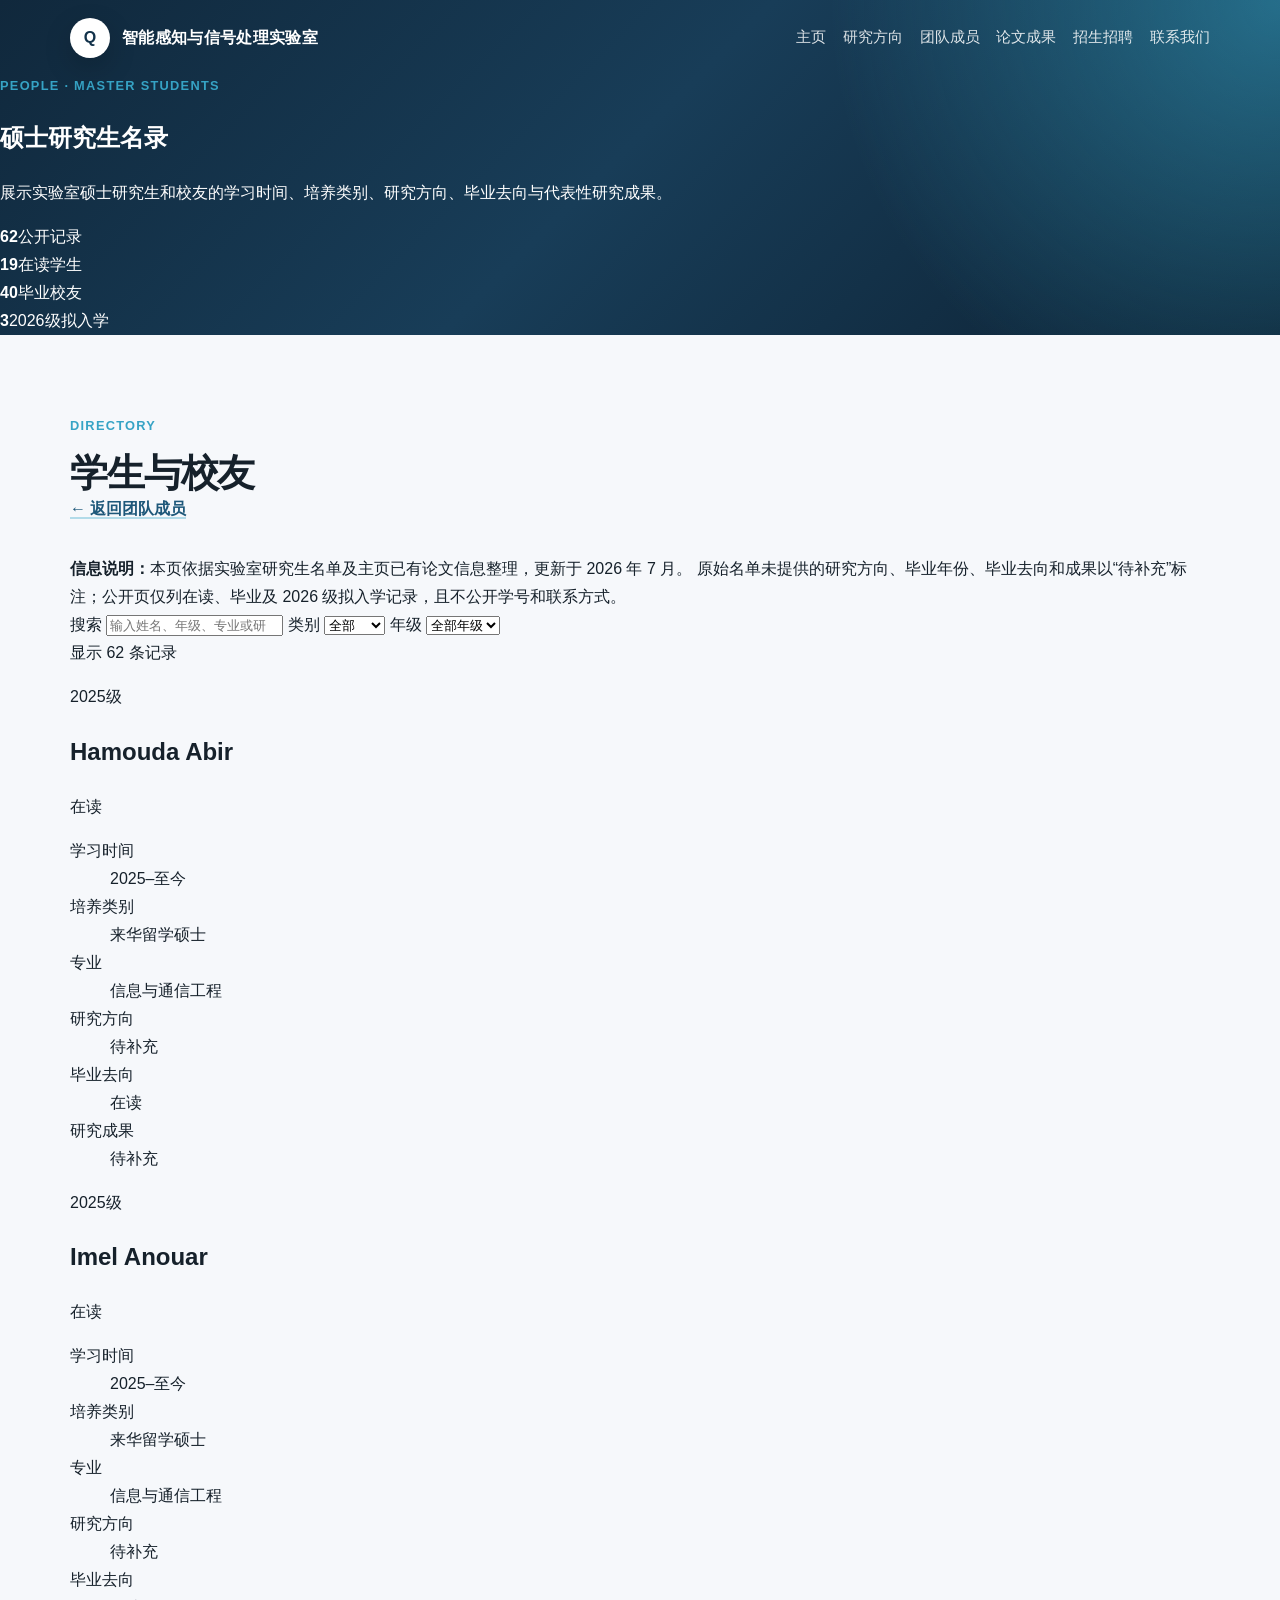
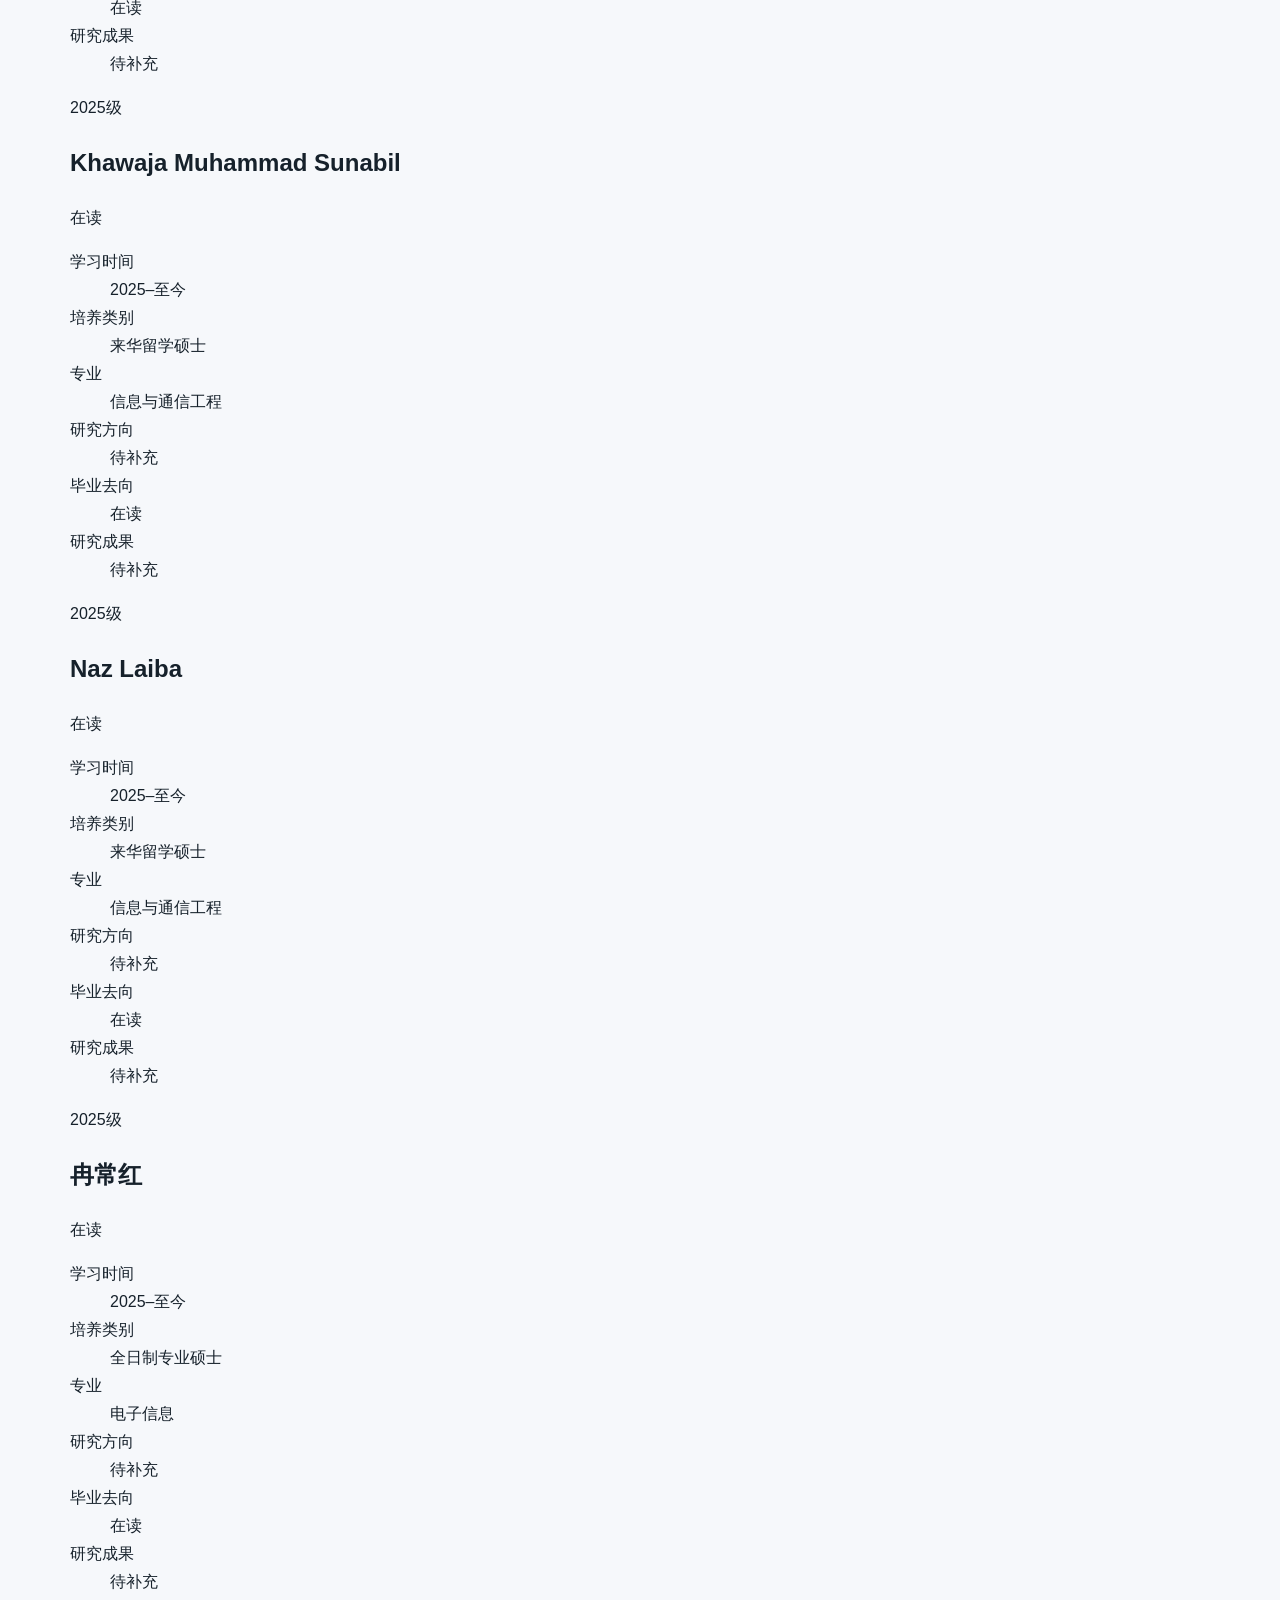
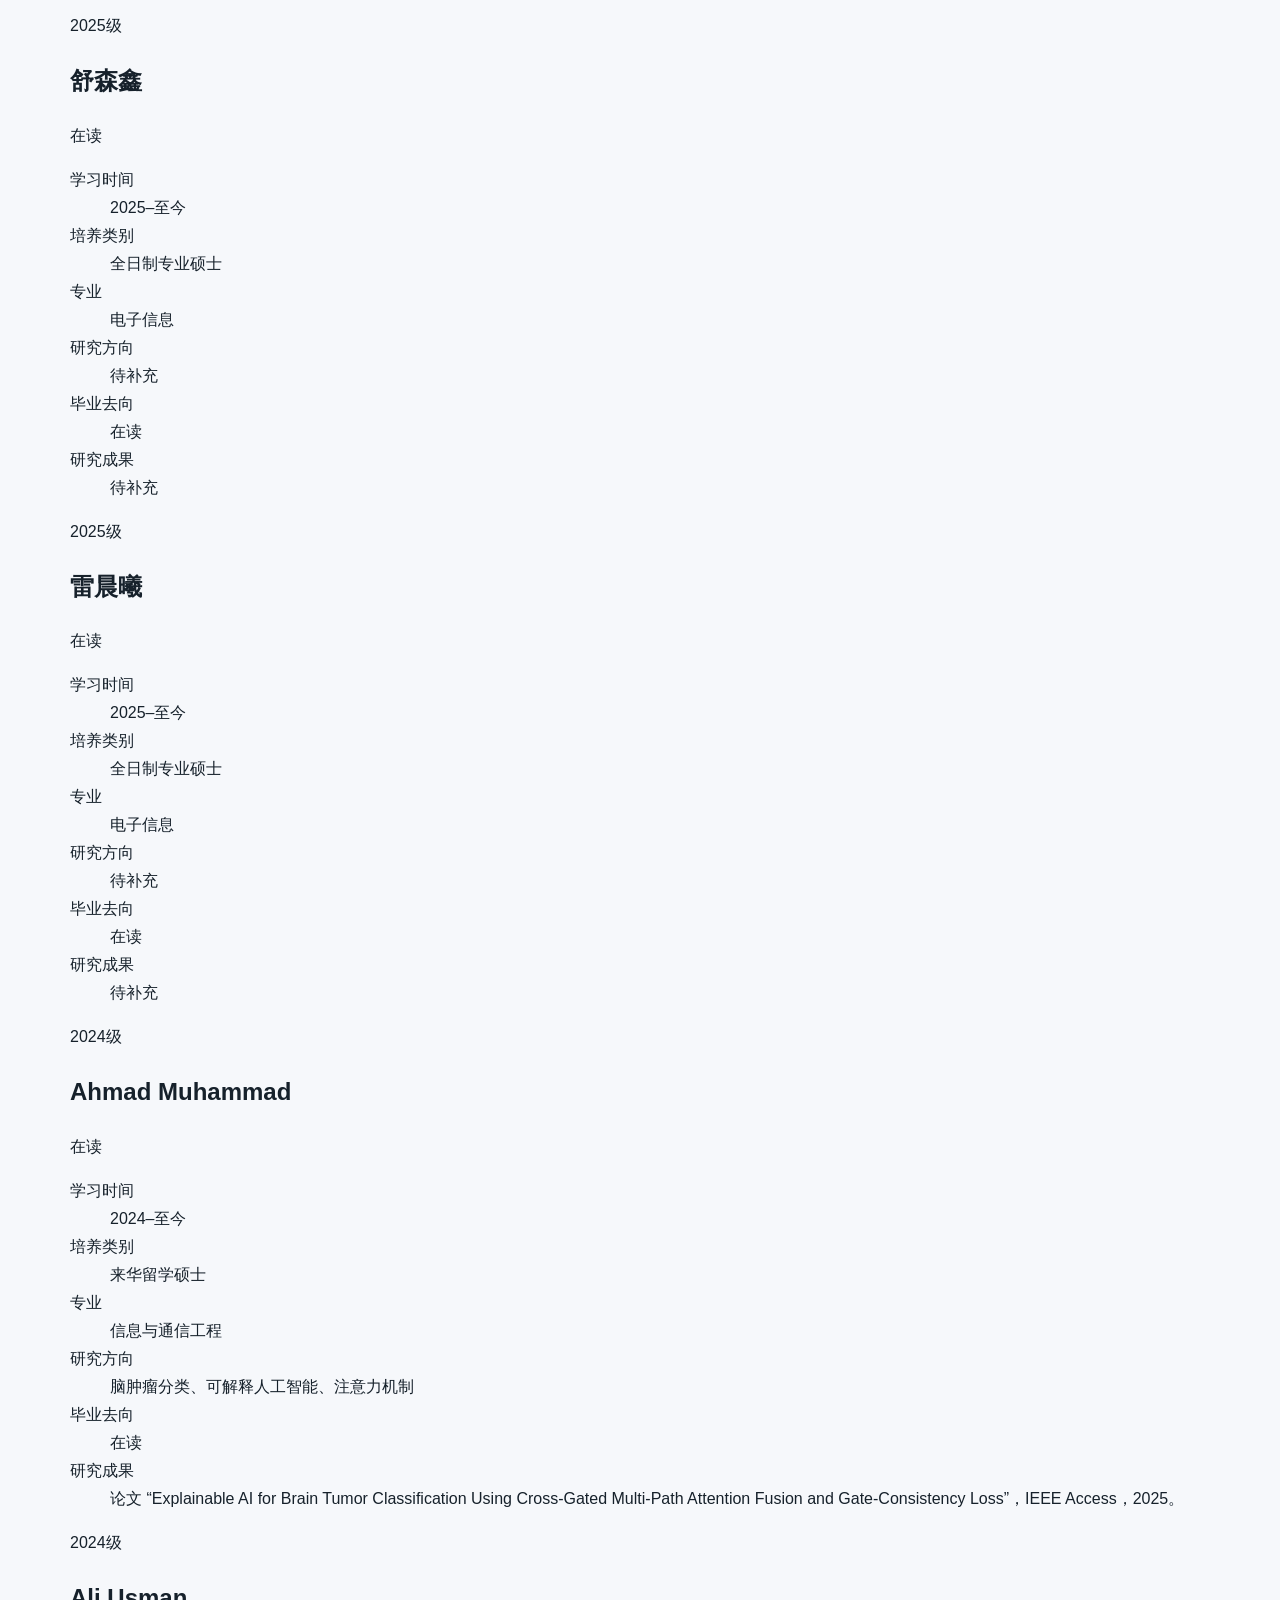
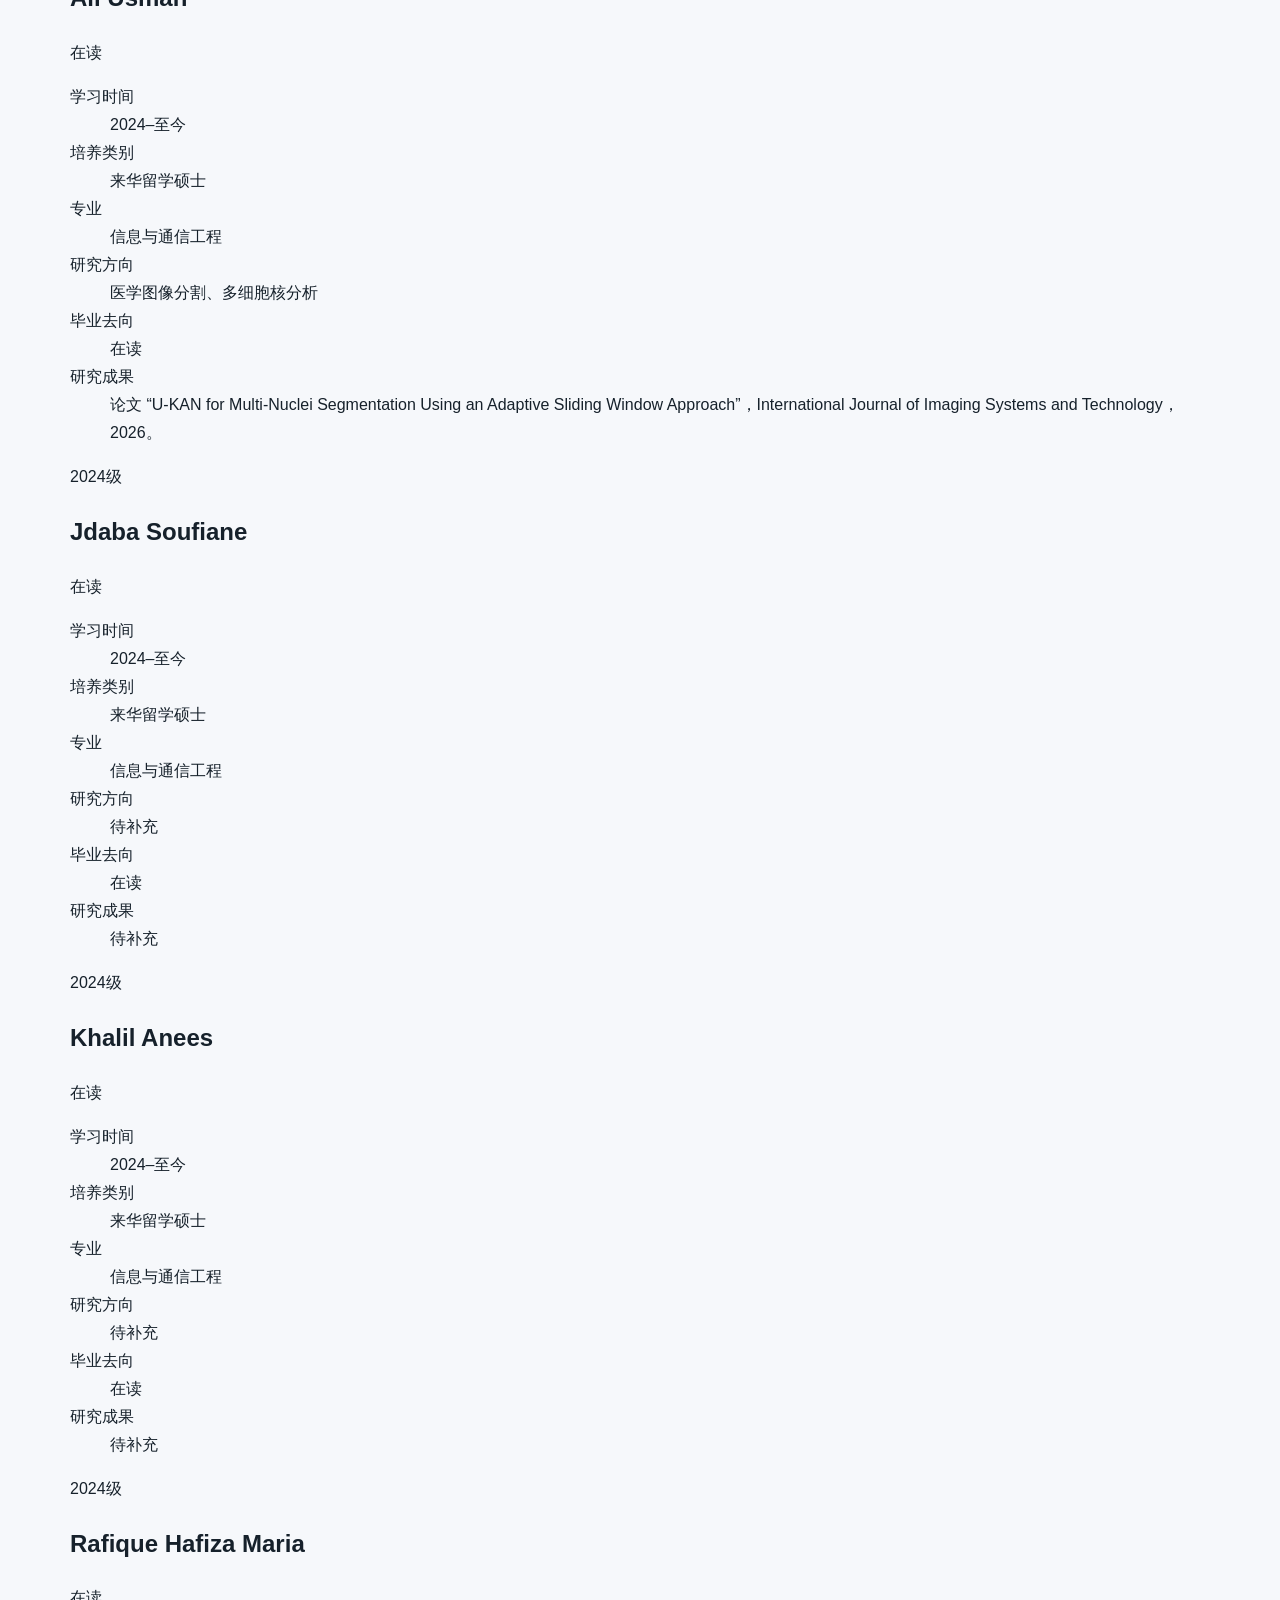
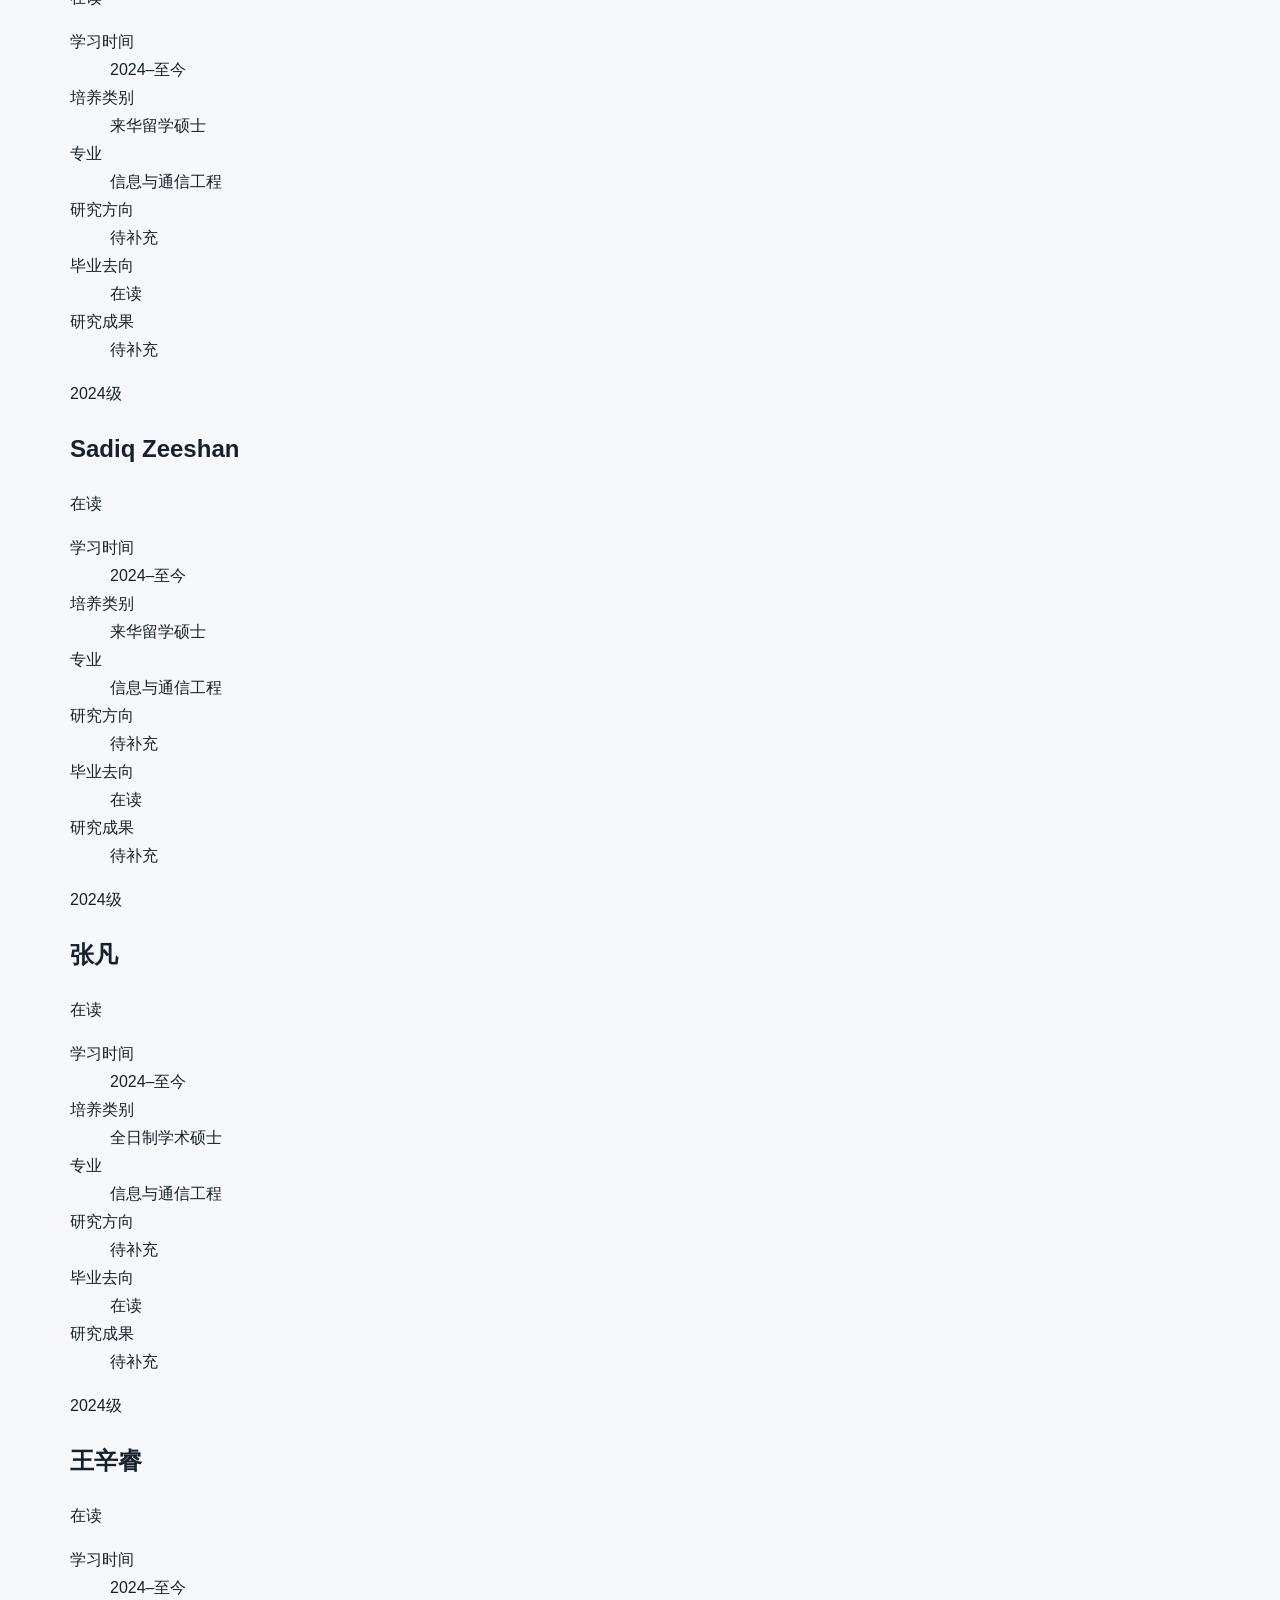
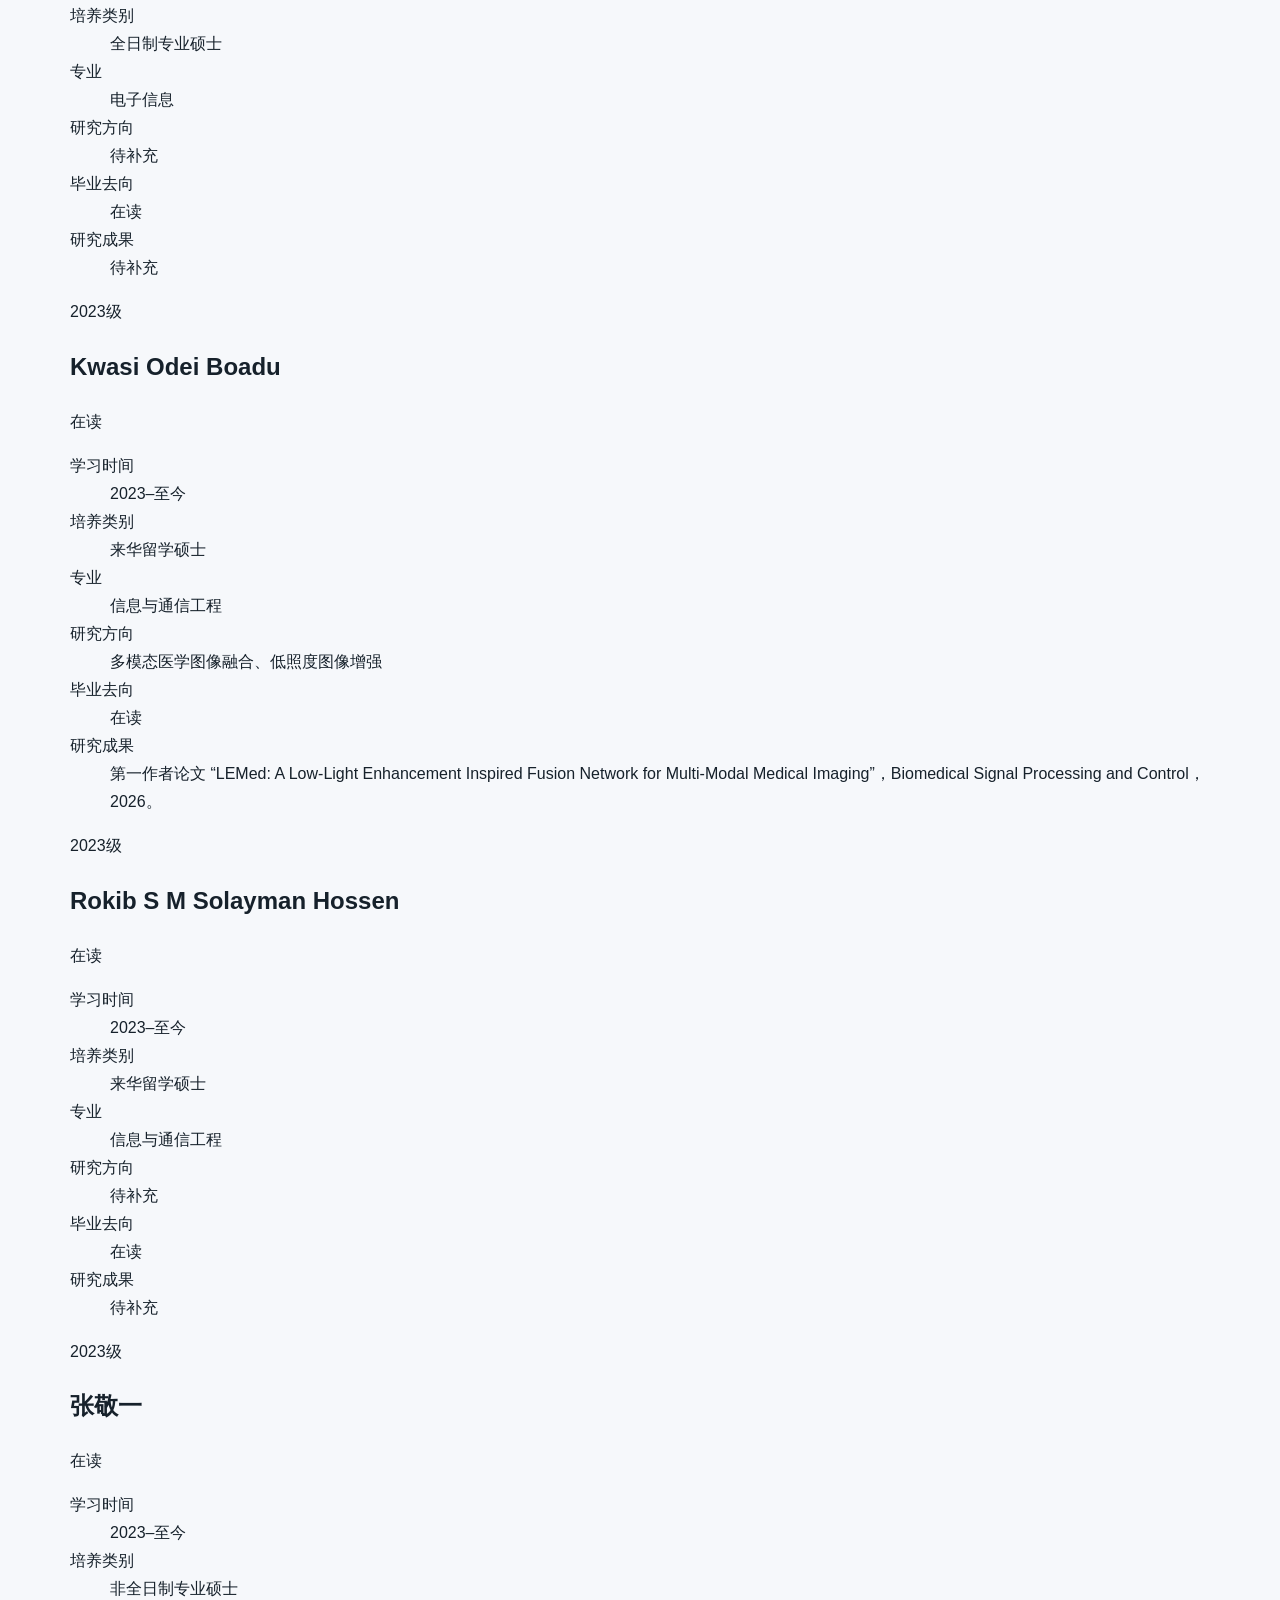
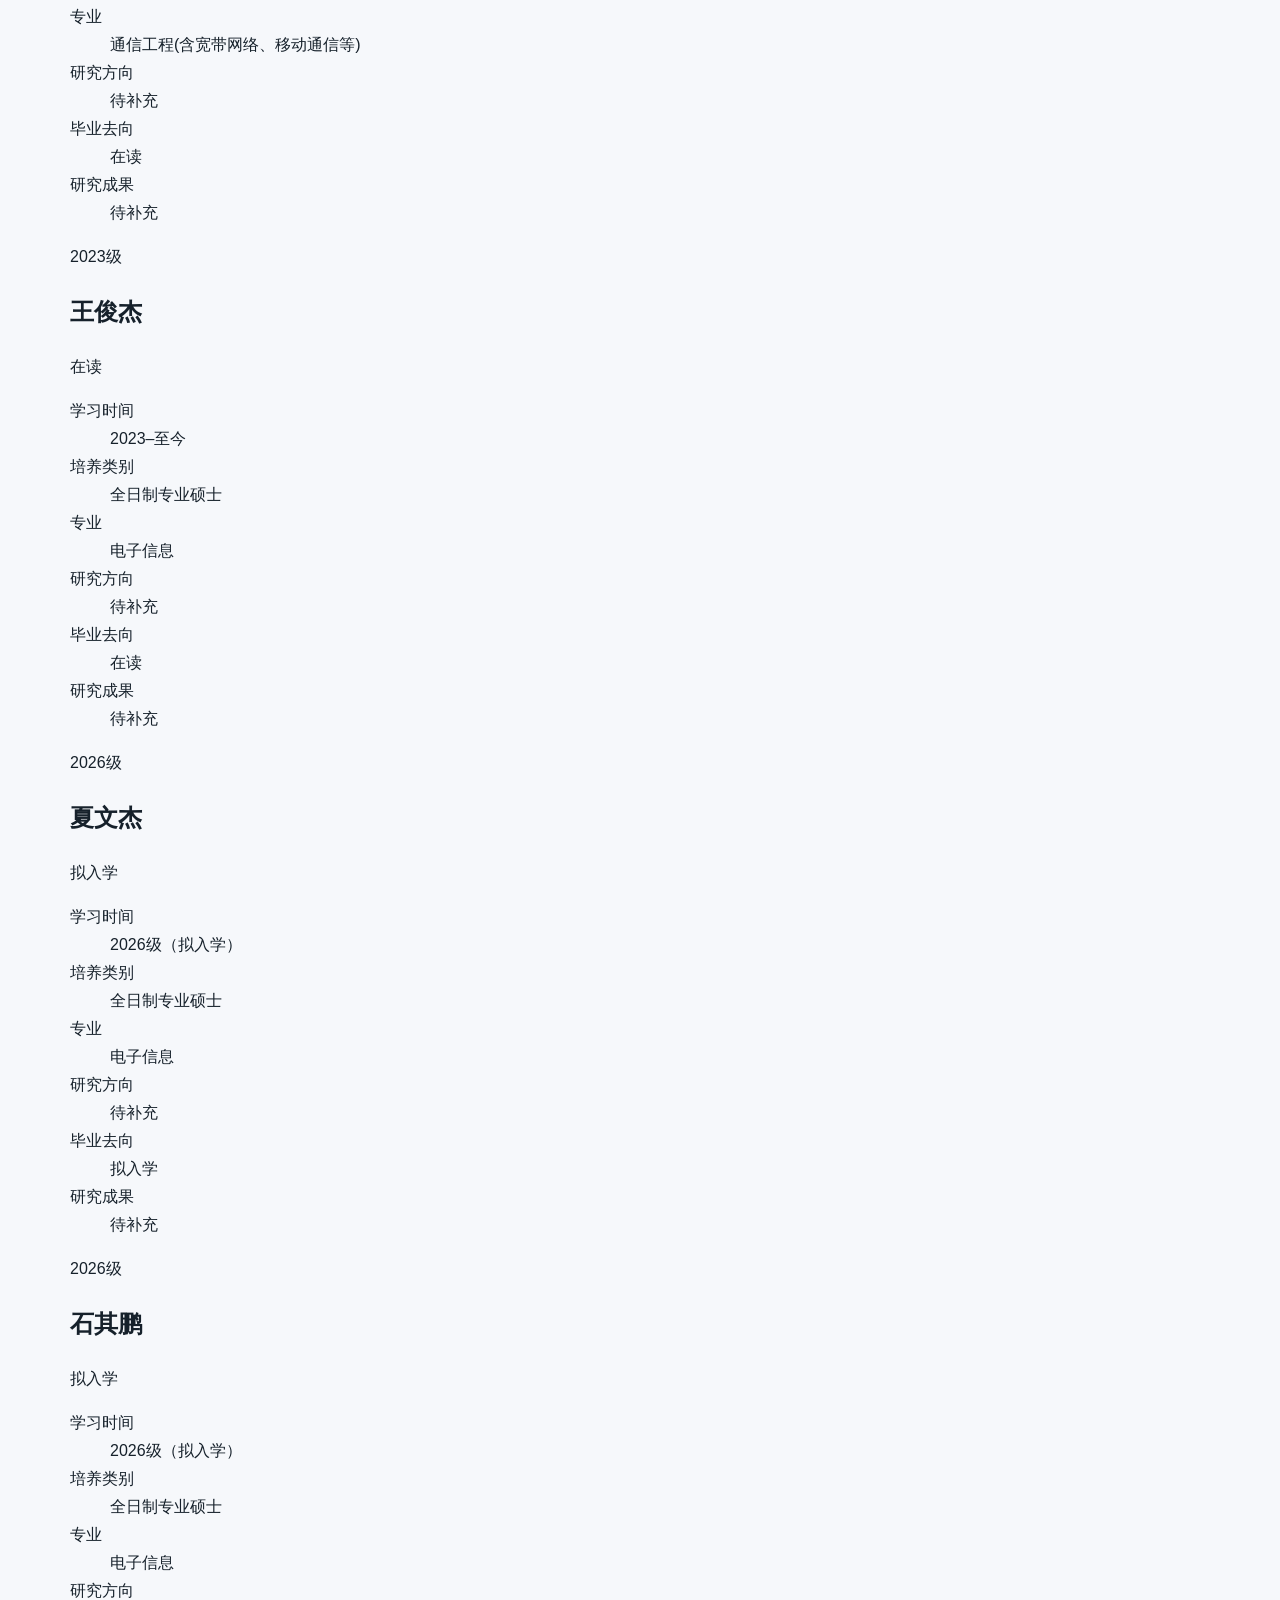
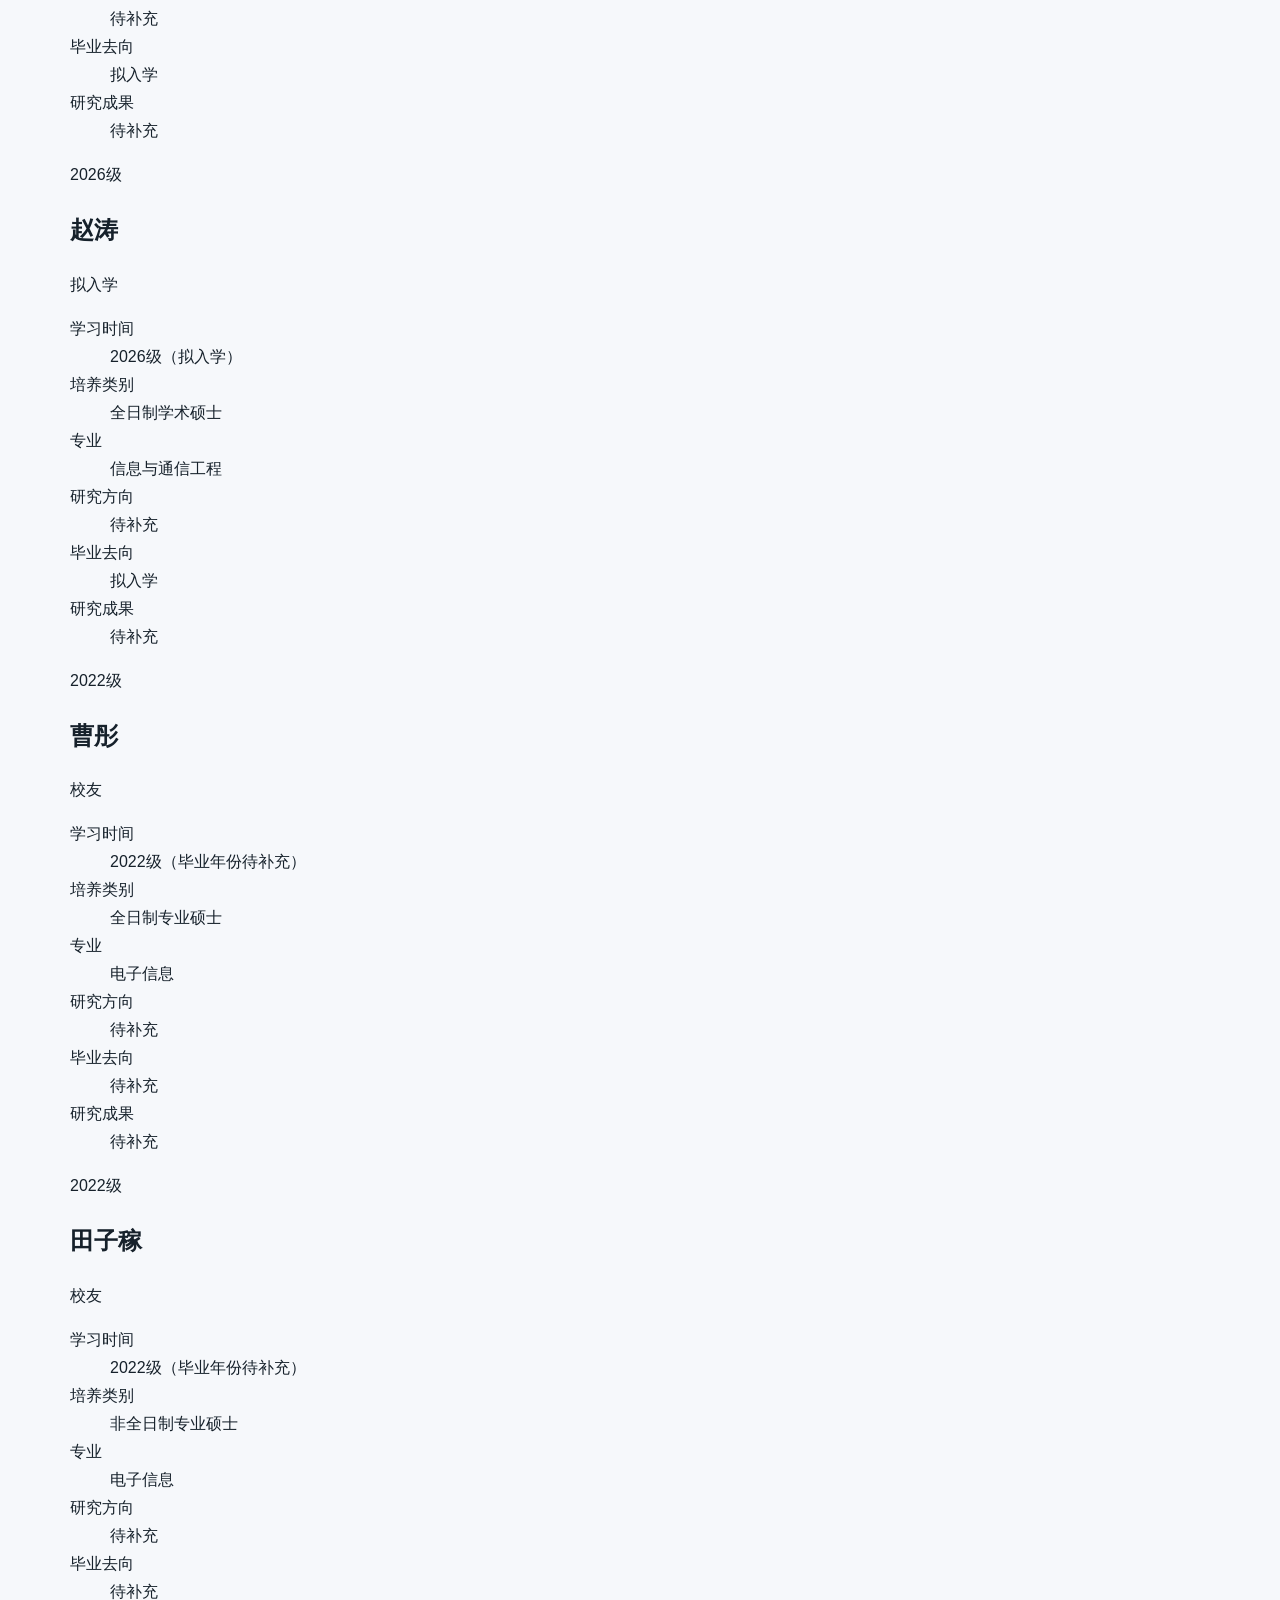
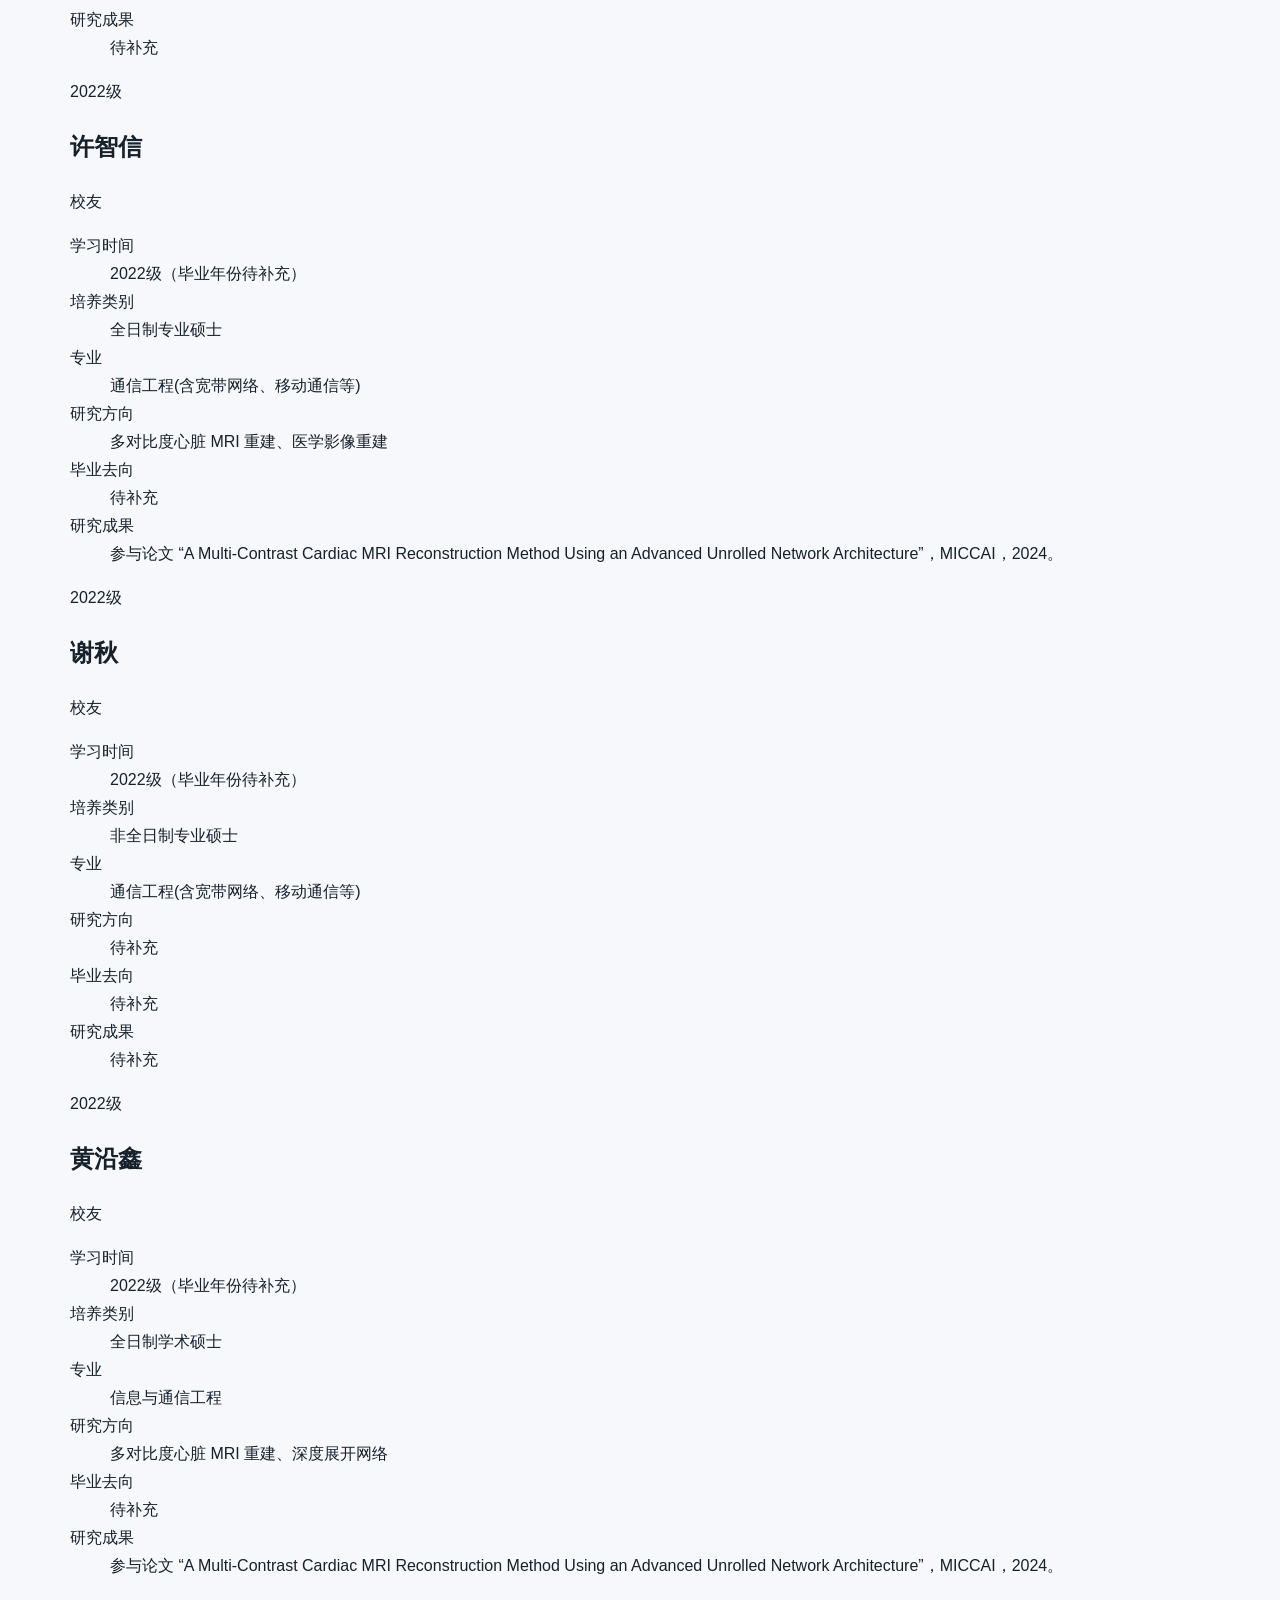
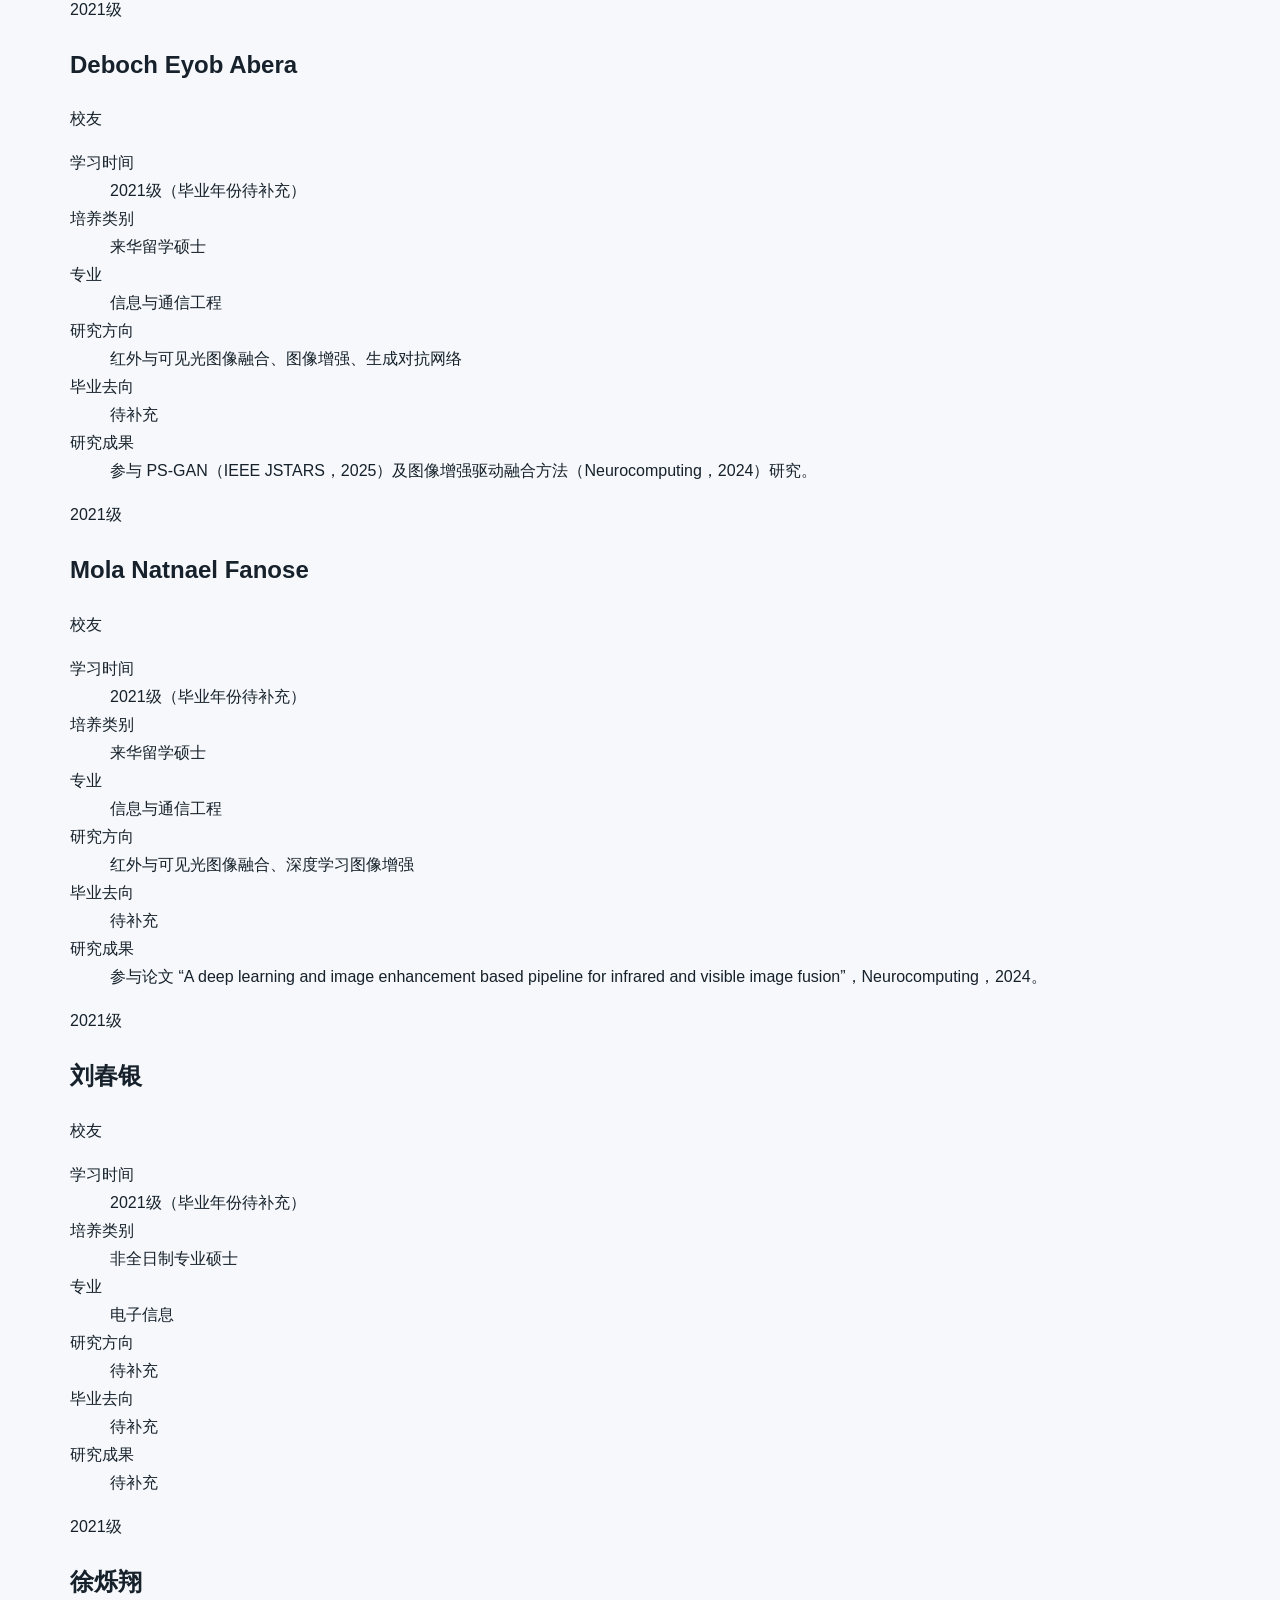
==== master-students.html @ ede949d9 "Add files via upload" ====
<!doctype html>
<html lang="zh-CN">
<head>
  <meta charset="utf-8" />
  <meta name="viewport" content="width=device-width, initial-scale=1" />
  <meta name="description" content="智能感知与信号处理实验室硕士研究生及校友信息，包括研究方向、学习时间、毕业去向和研究成果。" />
  <meta name="theme-color" content="#12324a" />
  <title>硕士研究生名录 | 智能感知与信号处理实验室</title>
  <link rel="stylesheet" href="assets/style.css" />
</head>
<body>
  <header class="site-header subpage-header" id="top">
    <nav class="navbar" aria-label="主导航">
      <a class="brand" href="index.html" aria-label="返回实验室主页">
        <span class="brand-mark">Q</span>
        <span class="brand-text">智能感知与信号处理实验室</span>
      </a>
      <button class="nav-toggle" aria-label="展开导航" aria-expanded="false">☰</button>
      <div class="nav-links">
        <a href="index.html">主页</a>
        <a href="index.html#research">研究方向</a>
        <a href="index.html#people">团队成员</a>
        <a href="index.html#publications">论文成果</a>
        <a href="index.html#join">招生招聘</a>
        <a href="index.html#contact">联系我们</a>
      </div>
    </nav>

    <section class="subpage-hero">
      <p class="eyebrow">People · Master Students</p>
      <h1>硕士研究生名录</h1>
      <p>展示实验室硕士研究生和校友的学习时间、培养类别、研究方向、毕业去向与代表性研究成果。</p>
      <div class="directory-metrics" aria-label="研究生名录概况">
        <div><strong>62</strong><span>公开记录</span></div>
        <div><strong>19</strong><span>在读学生</span></div>
        <div><strong>40</strong><span>毕业校友</span></div>
        <div><strong>3</strong><span>2026级拟入学</span></div>
      </div>
    </section>
  </header>

  <main>
    <section class="section student-directory" aria-labelledby="directory-title">
      <div class="section-heading directory-heading">
        <div>
          <p class="section-kicker">Directory</p>
          <h2 id="directory-title">学生与校友</h2>
        </div>
        <a class="text-link" href="index.html#people">← 返回团队成员</a>
      </div>

      <div class="directory-note">
        <strong>信息说明：</strong>本页依据实验室研究生名单及主页已有论文信息整理，更新于 2026 年 7 月。
        原始名单未提供的研究方向、毕业年份、毕业去向和成果以“待补充”标注；公开页仅列在读、毕业及 2026 级拟入学记录，且不公开学号和联系方式。
      </div>

      <div class="directory-controls" aria-label="筛选学生名录">
        <label class="search-box">
          <span>搜索</span>
          <input id="studentSearch" type="search" placeholder="输入姓名、年级、专业或研究方向" autocomplete="off" />
        </label>
        <label>
          <span>类别</span>
          <select id="studentGroup">
            <option value="all">全部</option>
            <option value="current">在读</option>
            <option value="incoming">拟入学</option>
            <option value="alumni">校友</option>
          </select>
        </label>
        <label>
          <span>年级</span>
          <select id="studentYear">
            <option value="all">全部年级</option>
            <option value="2026">2026级</option><option value="2025">2025级</option><option value="2024">2024级</option><option value="2023">2023级</option><option value="2022">2022级</option><option value="2021">2021级</option><option value="2020">2020级</option><option value="2019">2019级</option><option value="2018">2018级</option><option value="2017">2017级</option><option value="2016">2016级</option><option value="2013">2013级</option><option value="2012">2012级</option><option value="2010">2010级</option><option value="2009">2009级</option>
          </select>
        </label>
      </div>

      <p class="directory-result" id="studentResult" aria-live="polite">显示 62 条记录</p>
      <div class="student-grid" id="studentGrid">
        
        <article class="student-card" data-group="current" data-year="2025" data-search="hamouda abir 2025 来华留学硕士 信息与通信工程 在读 待补充 待补充">
          <div class="student-card-head">
            <div>
              <p class="student-cohort">2025级</p>
              <h2>Hamouda Abir</h2>
            </div>
            <span class="student-status status-current">在读</span>
          </div>
          <dl class="student-meta">
            <div><dt>学习时间</dt><dd>2025–至今</dd></div>
            <div><dt>培养类别</dt><dd>来华留学硕士</dd></div>
            <div><dt>专业</dt><dd>信息与通信工程</dd></div>
            <div><dt>研究方向</dt><dd>待补充</dd></div>
            <div><dt>毕业去向</dt><dd>在读</dd></div>
            <div class="student-achievement"><dt>研究成果</dt><dd>待补充</dd></div>
          </dl>
        </article>
        <article class="student-card" data-group="current" data-year="2025" data-search="imel anouar 2025 来华留学硕士 信息与通信工程 在读 待补充 待补充">
          <div class="student-card-head">
            <div>
              <p class="student-cohort">2025级</p>
              <h2>Imel Anouar</h2>
            </div>
            <span class="student-status status-current">在读</span>
          </div>
          <dl class="student-meta">
            <div><dt>学习时间</dt><dd>2025–至今</dd></div>
            <div><dt>培养类别</dt><dd>来华留学硕士</dd></div>
            <div><dt>专业</dt><dd>信息与通信工程</dd></div>
            <div><dt>研究方向</dt><dd>待补充</dd></div>
            <div><dt>毕业去向</dt><dd>在读</dd></div>
            <div class="student-achievement"><dt>研究成果</dt><dd>待补充</dd></div>
          </dl>
        </article>
        <article class="student-card" data-group="current" data-year="2025" data-search="khawaja muhammad sunabil 2025 来华留学硕士 信息与通信工程 在读 待补充 待补充">
          <div class="student-card-head">
            <div>
              <p class="student-cohort">2025级</p>
              <h2>Khawaja Muhammad Sunabil</h2>
            </div>
            <span class="student-status status-current">在读</span>
          </div>
          <dl class="student-meta">
            <div><dt>学习时间</dt><dd>2025–至今</dd></div>
            <div><dt>培养类别</dt><dd>来华留学硕士</dd></div>
            <div><dt>专业</dt><dd>信息与通信工程</dd></div>
            <div><dt>研究方向</dt><dd>待补充</dd></div>
            <div><dt>毕业去向</dt><dd>在读</dd></div>
            <div class="student-achievement"><dt>研究成果</dt><dd>待补充</dd></div>
          </dl>
        </article>
        <article class="student-card" data-group="current" data-year="2025" data-search="naz laiba 2025 来华留学硕士 信息与通信工程 在读 待补充 待补充">
          <div class="student-card-head">
            <div>
              <p class="student-cohort">2025级</p>
              <h2>Naz Laiba</h2>
            </div>
            <span class="student-status status-current">在读</span>
          </div>
          <dl class="student-meta">
            <div><dt>学习时间</dt><dd>2025–至今</dd></div>
            <div><dt>培养类别</dt><dd>来华留学硕士</dd></div>
            <div><dt>专业</dt><dd>信息与通信工程</dd></div>
            <div><dt>研究方向</dt><dd>待补充</dd></div>
            <div><dt>毕业去向</dt><dd>在读</dd></div>
            <div class="student-achievement"><dt>研究成果</dt><dd>待补充</dd></div>
          </dl>
        </article>
        <article class="student-card" data-group="current" data-year="2025" data-search="冉常红 2025 全日制专业硕士 电子信息 在读 待补充 待补充">
          <div class="student-card-head">
            <div>
              <p class="student-cohort">2025级</p>
              <h2>冉常红</h2>
            </div>
            <span class="student-status status-current">在读</span>
          </div>
          <dl class="student-meta">
            <div><dt>学习时间</dt><dd>2025–至今</dd></div>
            <div><dt>培养类别</dt><dd>全日制专业硕士</dd></div>
            <div><dt>专业</dt><dd>电子信息</dd></div>
            <div><dt>研究方向</dt><dd>待补充</dd></div>
            <div><dt>毕业去向</dt><dd>在读</dd></div>
            <div class="student-achievement"><dt>研究成果</dt><dd>待补充</dd></div>
          </dl>
        </article>
        <article class="student-card" data-group="current" data-year="2025" data-search="舒森鑫 2025 全日制专业硕士 电子信息 在读 待补充 待补充">
          <div class="student-card-head">
            <div>
              <p class="student-cohort">2025级</p>
              <h2>舒森鑫</h2>
            </div>
            <span class="student-status status-current">在读</span>
          </div>
          <dl class="student-meta">
            <div><dt>学习时间</dt><dd>2025–至今</dd></div>
            <div><dt>培养类别</dt><dd>全日制专业硕士</dd></div>
            <div><dt>专业</dt><dd>电子信息</dd></div>
            <div><dt>研究方向</dt><dd>待补充</dd></div>
            <div><dt>毕业去向</dt><dd>在读</dd></div>
            <div class="student-achievement"><dt>研究成果</dt><dd>待补充</dd></div>
          </dl>
        </article>
        <article class="student-card" data-group="current" data-year="2025" data-search="雷晨曦 2025 全日制专业硕士 电子信息 在读 待补充 待补充">
          <div class="student-card-head">
            <div>
              <p class="student-cohort">2025级</p>
              <h2>雷晨曦</h2>
            </div>
            <span class="student-status status-current">在读</span>
          </div>
          <dl class="student-meta">
            <div><dt>学习时间</dt><dd>2025–至今</dd></div>
            <div><dt>培养类别</dt><dd>全日制专业硕士</dd></div>
            <div><dt>专业</dt><dd>电子信息</dd></div>
            <div><dt>研究方向</dt><dd>待补充</dd></div>
            <div><dt>毕业去向</dt><dd>在读</dd></div>
            <div class="student-achievement"><dt>研究成果</dt><dd>待补充</dd></div>
          </dl>
        </article>
        <article class="student-card" data-group="current" data-year="2024" data-search="ahmad muhammad 2024 来华留学硕士 信息与通信工程 在读 脑肿瘤分类、可解释人工智能、注意力机制 论文 “explainable ai for brain tumor classification using cross-gated multi-path attention fusion and gate-consistency loss”，ieee access，2025。">
          <div class="student-card-head">
            <div>
              <p class="student-cohort">2024级</p>
              <h2>Ahmad Muhammad</h2>
            </div>
            <span class="student-status status-current">在读</span>
          </div>
          <dl class="student-meta">
            <div><dt>学习时间</dt><dd>2024–至今</dd></div>
            <div><dt>培养类别</dt><dd>来华留学硕士</dd></div>
            <div><dt>专业</dt><dd>信息与通信工程</dd></div>
            <div><dt>研究方向</dt><dd>脑肿瘤分类、可解释人工智能、注意力机制</dd></div>
            <div><dt>毕业去向</dt><dd>在读</dd></div>
            <div class="student-achievement"><dt>研究成果</dt><dd>论文 “Explainable AI for Brain Tumor Classification Using Cross-Gated Multi-Path Attention Fusion and Gate-Consistency Loss”，IEEE Access，2025。</dd></div>
          </dl>
        </article>
        <article class="student-card" data-group="current" data-year="2024" data-search="ali usman 2024 来华留学硕士 信息与通信工程 在读 医学图像分割、多细胞核分析 论文 “u-kan for multi-nuclei segmentation using an adaptive sliding window approach”，international journal of imaging systems and technology，2026。">
          <div class="student-card-head">
            <div>
              <p class="student-cohort">2024级</p>
              <h2>Ali Usman</h2>
            </div>
            <span class="student-status status-current">在读</span>
          </div>
          <dl class="student-meta">
            <div><dt>学习时间</dt><dd>2024–至今</dd></div>
            <div><dt>培养类别</dt><dd>来华留学硕士</dd></div>
            <div><dt>专业</dt><dd>信息与通信工程</dd></div>
            <div><dt>研究方向</dt><dd>医学图像分割、多细胞核分析</dd></div>
            <div><dt>毕业去向</dt><dd>在读</dd></div>
            <div class="student-achievement"><dt>研究成果</dt><dd>论文 “U-KAN for Multi-Nuclei Segmentation Using an Adaptive Sliding Window Approach”，International Journal of Imaging Systems and Technology，2026。</dd></div>
          </dl>
        </article>
        <article class="student-card" data-group="current" data-year="2024" data-search="jdaba soufiane 2024 来华留学硕士 信息与通信工程 在读 待补充 待补充">
          <div class="student-card-head">
            <div>
              <p class="student-cohort">2024级</p>
              <h2>Jdaba Soufiane</h2>
            </div>
            <span class="student-status status-current">在读</span>
          </div>
          <dl class="student-meta">
            <div><dt>学习时间</dt><dd>2024–至今</dd></div>
            <div><dt>培养类别</dt><dd>来华留学硕士</dd></div>
            <div><dt>专业</dt><dd>信息与通信工程</dd></div>
            <div><dt>研究方向</dt><dd>待补充</dd></div>
            <div><dt>毕业去向</dt><dd>在读</dd></div>
            <div class="student-achievement"><dt>研究成果</dt><dd>待补充</dd></div>
          </dl>
        </article>
        <article class="student-card" data-group="current" data-year="2024" data-search="khalil anees 2024 来华留学硕士 信息与通信工程 在读 待补充 待补充">
          <div class="student-card-head">
            <div>
              <p class="student-cohort">2024级</p>
              <h2>Khalil Anees</h2>
            </div>
            <span class="student-status status-current">在读</span>
          </div>
          <dl class="student-meta">
            <div><dt>学习时间</dt><dd>2024–至今</dd></div>
            <div><dt>培养类别</dt><dd>来华留学硕士</dd></div>
            <div><dt>专业</dt><dd>信息与通信工程</dd></div>
            <div><dt>研究方向</dt><dd>待补充</dd></div>
            <div><dt>毕业去向</dt><dd>在读</dd></div>
            <div class="student-achievement"><dt>研究成果</dt><dd>待补充</dd></div>
          </dl>
        </article>
        <article class="student-card" data-group="current" data-year="2024" data-search="rafique hafiza maria 2024 来华留学硕士 信息与通信工程 在读 待补充 待补充">
          <div class="student-card-head">
            <div>
              <p class="student-cohort">2024级</p>
              <h2>Rafique Hafiza Maria</h2>
            </div>
            <span class="student-status status-current">在读</span>
          </div>
          <dl class="student-meta">
            <div><dt>学习时间</dt><dd>2024–至今</dd></div>
            <div><dt>培养类别</dt><dd>来华留学硕士</dd></div>
            <div><dt>专业</dt><dd>信息与通信工程</dd></div>
            <div><dt>研究方向</dt><dd>待补充</dd></div>
            <div><dt>毕业去向</dt><dd>在读</dd></div>
            <div class="student-achievement"><dt>研究成果</dt><dd>待补充</dd></div>
          </dl>
        </article>
        <article class="student-card" data-group="current" data-year="2024" data-search="sadiq zeeshan 2024 来华留学硕士 信息与通信工程 在读 待补充 待补充">
          <div class="student-card-head">
            <div>
              <p class="student-cohort">2024级</p>
              <h2>Sadiq Zeeshan</h2>
            </div>
            <span class="student-status status-current">在读</span>
          </div>
          <dl class="student-meta">
            <div><dt>学习时间</dt><dd>2024–至今</dd></div>
            <div><dt>培养类别</dt><dd>来华留学硕士</dd></div>
            <div><dt>专业</dt><dd>信息与通信工程</dd></div>
            <div><dt>研究方向</dt><dd>待补充</dd></div>
            <div><dt>毕业去向</dt><dd>在读</dd></div>
            <div class="student-achievement"><dt>研究成果</dt><dd>待补充</dd></div>
          </dl>
        </article>
        <article class="student-card" data-group="current" data-year="2024" data-search="张凡 2024 全日制学术硕士 信息与通信工程 在读 待补充 待补充">
          <div class="student-card-head">
            <div>
              <p class="student-cohort">2024级</p>
              <h2>张凡</h2>
            </div>
            <span class="student-status status-current">在读</span>
          </div>
          <dl class="student-meta">
            <div><dt>学习时间</dt><dd>2024–至今</dd></div>
            <div><dt>培养类别</dt><dd>全日制学术硕士</dd></div>
            <div><dt>专业</dt><dd>信息与通信工程</dd></div>
            <div><dt>研究方向</dt><dd>待补充</dd></div>
            <div><dt>毕业去向</dt><dd>在读</dd></div>
            <div class="student-achievement"><dt>研究成果</dt><dd>待补充</dd></div>
          </dl>
        </article>
        <article class="student-card" data-group="current" data-year="2024" data-search="王辛睿 2024 全日制专业硕士 电子信息 在读 待补充 待补充">
          <div class="student-card-head">
            <div>
              <p class="student-cohort">2024级</p>
              <h2>王辛睿</h2>
            </div>
            <span class="student-status status-current">在读</span>
          </div>
          <dl class="student-meta">
            <div><dt>学习时间</dt><dd>2024–至今</dd></div>
            <div><dt>培养类别</dt><dd>全日制专业硕士</dd></div>
            <div><dt>专业</dt><dd>电子信息</dd></div>
            <div><dt>研究方向</dt><dd>待补充</dd></div>
            <div><dt>毕业去向</dt><dd>在读</dd></div>
            <div class="student-achievement"><dt>研究成果</dt><dd>待补充</dd></div>
          </dl>
        </article>
        <article class="student-card" data-group="current" data-year="2023" data-search="kwasi odei boadu 2023 来华留学硕士 信息与通信工程 在读 多模态医学图像融合、低照度图像增强 第一作者论文 “lemed: a low-light enhancement inspired fusion network for multi-modal medical imaging”，biomedical signal processing and control，2026。">
          <div class="student-card-head">
            <div>
              <p class="student-cohort">2023级</p>
              <h2>Kwasi Odei Boadu</h2>
            </div>
            <span class="student-status status-current">在读</span>
          </div>
          <dl class="student-meta">
            <div><dt>学习时间</dt><dd>2023–至今</dd></div>
            <div><dt>培养类别</dt><dd>来华留学硕士</dd></div>
            <div><dt>专业</dt><dd>信息与通信工程</dd></div>
            <div><dt>研究方向</dt><dd>多模态医学图像融合、低照度图像增强</dd></div>
            <div><dt>毕业去向</dt><dd>在读</dd></div>
            <div class="student-achievement"><dt>研究成果</dt><dd>第一作者论文 “LEMed: A Low-Light Enhancement Inspired Fusion Network for Multi-Modal Medical Imaging”，Biomedical Signal Processing and Control，2026。</dd></div>
          </dl>
        </article>
        <article class="student-card" data-group="current" data-year="2023" data-search="rokib s m solayman hossen 2023 来华留学硕士 信息与通信工程 在读 待补充 待补充">
          <div class="student-card-head">
            <div>
              <p class="student-cohort">2023级</p>
              <h2>Rokib S M Solayman Hossen</h2>
            </div>
            <span class="student-status status-current">在读</span>
          </div>
          <dl class="student-meta">
            <div><dt>学习时间</dt><dd>2023–至今</dd></div>
            <div><dt>培养类别</dt><dd>来华留学硕士</dd></div>
            <div><dt>专业</dt><dd>信息与通信工程</dd></div>
            <div><dt>研究方向</dt><dd>待补充</dd></div>
            <div><dt>毕业去向</dt><dd>在读</dd></div>
            <div class="student-achievement"><dt>研究成果</dt><dd>待补充</dd></div>
          </dl>
        </article>
        <article class="student-card" data-group="current" data-year="2023" data-search="张敬一 2023 非全日制专业硕士 通信工程(含宽带网络、移动通信等) 在读 待补充 待补充">
          <div class="student-card-head">
            <div>
              <p class="student-cohort">2023级</p>
              <h2>张敬一</h2>
            </div>
            <span class="student-status status-current">在读</span>
          </div>
          <dl class="student-meta">
            <div><dt>学习时间</dt><dd>2023–至今</dd></div>
            <div><dt>培养类别</dt><dd>非全日制专业硕士</dd></div>
            <div><dt>专业</dt><dd>通信工程(含宽带网络、移动通信等)</dd></div>
            <div><dt>研究方向</dt><dd>待补充</dd></div>
            <div><dt>毕业去向</dt><dd>在读</dd></div>
            <div class="student-achievement"><dt>研究成果</dt><dd>待补充</dd></div>
          </dl>
        </article>
        <article class="student-card" data-group="current" data-year="2023" data-search="王俊杰 2023 全日制专业硕士 电子信息 在读 待补充 待补充">
          <div class="student-card-head">
            <div>
              <p class="student-cohort">2023级</p>
              <h2>王俊杰</h2>
            </div>
            <span class="student-status status-current">在读</span>
          </div>
          <dl class="student-meta">
            <div><dt>学习时间</dt><dd>2023–至今</dd></div>
            <div><dt>培养类别</dt><dd>全日制专业硕士</dd></div>
            <div><dt>专业</dt><dd>电子信息</dd></div>
            <div><dt>研究方向</dt><dd>待补充</dd></div>
            <div><dt>毕业去向</dt><dd>在读</dd></div>
            <div class="student-achievement"><dt>研究成果</dt><dd>待补充</dd></div>
          </dl>
        </article>
        <article class="student-card" data-group="incoming" data-year="2026" data-search="夏文杰 2026 全日制专业硕士 电子信息 拟入学 待补充 待补充">
          <div class="student-card-head">
            <div>
              <p class="student-cohort">2026级</p>
              <h2>夏文杰</h2>
            </div>
            <span class="student-status status-incoming">拟入学</span>
          </div>
          <dl class="student-meta">
            <div><dt>学习时间</dt><dd>2026级（拟入学）</dd></div>
            <div><dt>培养类别</dt><dd>全日制专业硕士</dd></div>
            <div><dt>专业</dt><dd>电子信息</dd></div>
            <div><dt>研究方向</dt><dd>待补充</dd></div>
            <div><dt>毕业去向</dt><dd>拟入学</dd></div>
            <div class="student-achievement"><dt>研究成果</dt><dd>待补充</dd></div>
          </dl>
        </article>
        <article class="student-card" data-group="incoming" data-year="2026" data-search="石其鹏 2026 全日制专业硕士 电子信息 拟入学 待补充 待补充">
          <div class="student-card-head">
            <div>
              <p class="student-cohort">2026级</p>
              <h2>石其鹏</h2>
            </div>
            <span class="student-status status-incoming">拟入学</span>
          </div>
          <dl class="student-meta">
            <div><dt>学习时间</dt><dd>2026级（拟入学）</dd></div>
            <div><dt>培养类别</dt><dd>全日制专业硕士</dd></div>
            <div><dt>专业</dt><dd>电子信息</dd></div>
            <div><dt>研究方向</dt><dd>待补充</dd></div>
            <div><dt>毕业去向</dt><dd>拟入学</dd></div>
            <div class="student-achievement"><dt>研究成果</dt><dd>待补充</dd></div>
          </dl>
        </article>
        <article class="student-card" data-group="incoming" data-year="2026" data-search="赵涛 2026 全日制学术硕士 信息与通信工程 拟入学 待补充 待补充">
          <div class="student-card-head">
            <div>
              <p class="student-cohort">2026级</p>
              <h2>赵涛</h2>
            </div>
            <span class="student-status status-incoming">拟入学</span>
          </div>
          <dl class="student-meta">
            <div><dt>学习时间</dt><dd>2026级（拟入学）</dd></div>
            <div><dt>培养类别</dt><dd>全日制学术硕士</dd></div>
            <div><dt>专业</dt><dd>信息与通信工程</dd></div>
            <div><dt>研究方向</dt><dd>待补充</dd></div>
            <div><dt>毕业去向</dt><dd>拟入学</dd></div>
            <div class="student-achievement"><dt>研究成果</dt><dd>待补充</dd></div>
          </dl>
        </article>
        <article class="student-card" data-group="alumni" data-year="2022" data-search="曹彤 2022 全日制专业硕士 电子信息 校友 待补充 待补充">
          <div class="student-card-head">
            <div>
              <p class="student-cohort">2022级</p>
              <h2>曹彤</h2>
            </div>
            <span class="student-status status-alumni">校友</span>
          </div>
          <dl class="student-meta">
            <div><dt>学习时间</dt><dd>2022级（毕业年份待补充）</dd></div>
            <div><dt>培养类别</dt><dd>全日制专业硕士</dd></div>
            <div><dt>专业</dt><dd>电子信息</dd></div>
            <div><dt>研究方向</dt><dd>待补充</dd></div>
            <div><dt>毕业去向</dt><dd>待补充</dd></div>
            <div class="student-achievement"><dt>研究成果</dt><dd>待补充</dd></div>
          </dl>
        </article>
        <article class="student-card" data-group="alumni" data-year="2022" data-search="田子稼 2022 非全日制专业硕士 电子信息 校友 待补充 待补充">
          <div class="student-card-head">
            <div>
              <p class="student-cohort">2022级</p>
              <h2>田子稼</h2>
            </div>
            <span class="student-status status-alumni">校友</span>
          </div>
          <dl class="student-meta">
            <div><dt>学习时间</dt><dd>2022级（毕业年份待补充）</dd></div>
            <div><dt>培养类别</dt><dd>非全日制专业硕士</dd></div>
            <div><dt>专业</dt><dd>电子信息</dd></div>
            <div><dt>研究方向</dt><dd>待补充</dd></div>
            <div><dt>毕业去向</dt><dd>待补充</dd></div>
            <div class="student-achievement"><dt>研究成果</dt><dd>待补充</dd></div>
          </dl>
        </article>
        <article class="student-card" data-group="alumni" data-year="2022" data-search="许智信 2022 全日制专业硕士 通信工程(含宽带网络、移动通信等) 校友 多对比度心脏 mri 重建、医学影像重建 参与论文 “a multi-contrast cardiac mri reconstruction method using an advanced unrolled network architecture”，miccai，2024。">
          <div class="student-card-head">
            <div>
              <p class="student-cohort">2022级</p>
              <h2>许智信</h2>
            </div>
            <span class="student-status status-alumni">校友</span>
          </div>
          <dl class="student-meta">
            <div><dt>学习时间</dt><dd>2022级（毕业年份待补充）</dd></div>
            <div><dt>培养类别</dt><dd>全日制专业硕士</dd></div>
            <div><dt>专业</dt><dd>通信工程(含宽带网络、移动通信等)</dd></div>
            <div><dt>研究方向</dt><dd>多对比度心脏 MRI 重建、医学影像重建</dd></div>
            <div><dt>毕业去向</dt><dd>待补充</dd></div>
            <div class="student-achievement"><dt>研究成果</dt><dd>参与论文 “A Multi-Contrast Cardiac MRI Reconstruction Method Using an Advanced Unrolled Network Architecture”，MICCAI，2024。</dd></div>
          </dl>
        </article>
        <article class="student-card" data-group="alumni" data-year="2022" data-search="谢秋 2022 非全日制专业硕士 通信工程(含宽带网络、移动通信等) 校友 待补充 待补充">
          <div class="student-card-head">
            <div>
              <p class="student-cohort">2022级</p>
              <h2>谢秋</h2>
            </div>
            <span class="student-status status-alumni">校友</span>
          </div>
          <dl class="student-meta">
            <div><dt>学习时间</dt><dd>2022级（毕业年份待补充）</dd></div>
            <div><dt>培养类别</dt><dd>非全日制专业硕士</dd></div>
            <div><dt>专业</dt><dd>通信工程(含宽带网络、移动通信等)</dd></div>
            <div><dt>研究方向</dt><dd>待补充</dd></div>
            <div><dt>毕业去向</dt><dd>待补充</dd></div>
            <div class="student-achievement"><dt>研究成果</dt><dd>待补充</dd></div>
          </dl>
        </article>
        <article class="student-card" data-group="alumni" data-year="2022" data-search="黄沿鑫 2022 全日制学术硕士 信息与通信工程 校友 多对比度心脏 mri 重建、深度展开网络 参与论文 “a multi-contrast cardiac mri reconstruction method using an advanced unrolled network architecture”，miccai，2024。">
          <div class="student-card-head">
            <div>
              <p class="student-cohort">2022级</p>
              <h2>黄沿鑫</h2>
            </div>
            <span class="student-status status-alumni">校友</span>
          </div>
          <dl class="student-meta">
            <div><dt>学习时间</dt><dd>2022级（毕业年份待补充）</dd></div>
            <div><dt>培养类别</dt><dd>全日制学术硕士</dd></div>
            <div><dt>专业</dt><dd>信息与通信工程</dd></div>
            <div><dt>研究方向</dt><dd>多对比度心脏 MRI 重建、深度展开网络</dd></div>
            <div><dt>毕业去向</dt><dd>待补充</dd></div>
            <div class="student-achievement"><dt>研究成果</dt><dd>参与论文 “A Multi-Contrast Cardiac MRI Reconstruction Method Using an Advanced Unrolled Network Architecture”，MICCAI，2024。</dd></div>
          </dl>
        </article>
        <article class="student-card" data-group="alumni" data-year="2021" data-search="deboch eyob abera 2021 来华留学硕士 信息与通信工程 校友 红外与可见光图像融合、图像增强、生成对抗网络 参与 ps-gan（ieee jstars，2025）及图像增强驱动融合方法（neurocomputing，2024）研究。">
          <div class="student-card-head">
            <div>
              <p class="student-cohort">2021级</p>
              <h2>Deboch Eyob Abera</h2>
            </div>
            <span class="student-status status-alumni">校友</span>
          </div>
          <dl class="student-meta">
            <div><dt>学习时间</dt><dd>2021级（毕业年份待补充）</dd></div>
            <div><dt>培养类别</dt><dd>来华留学硕士</dd></div>
            <div><dt>专业</dt><dd>信息与通信工程</dd></div>
            <div><dt>研究方向</dt><dd>红外与可见光图像融合、图像增强、生成对抗网络</dd></div>
            <div><dt>毕业去向</dt><dd>待补充</dd></div>
            <div class="student-achievement"><dt>研究成果</dt><dd>参与 PS-GAN（IEEE JSTARS，2025）及图像增强驱动融合方法（Neurocomputing，2024）研究。</dd></div>
          </dl>
        </article>
        <article class="student-card" data-group="alumni" data-year="2021" data-search="mola natnael fanose 2021 来华留学硕士 信息与通信工程 校友 红外与可见光图像融合、深度学习图像增强 参与论文 “a deep learning and image enhancement based pipeline for infrared and visible image fusion”，neurocomputing，2024。">
          <div class="student-card-head">
            <div>
              <p class="student-cohort">2021级</p>
              <h2>Mola Natnael Fanose</h2>
            </div>
            <span class="student-status status-alumni">校友</span>
          </div>
          <dl class="student-meta">
            <div><dt>学习时间</dt><dd>2021级（毕业年份待补充）</dd></div>
            <div><dt>培养类别</dt><dd>来华留学硕士</dd></div>
            <div><dt>专业</dt><dd>信息与通信工程</dd></div>
            <div><dt>研究方向</dt><dd>红外与可见光图像融合、深度学习图像增强</dd></div>
            <div><dt>毕业去向</dt><dd>待补充</dd></div>
            <div class="student-achievement"><dt>研究成果</dt><dd>参与论文 “A deep learning and image enhancement based pipeline for infrared and visible image fusion”，Neurocomputing，2024。</dd></div>
          </dl>
        </article>
        <article class="student-card" data-group="alumni" data-year="2021" data-search="刘春银 2021 非全日制专业硕士 电子信息 校友 待补充 待补充">
          <div class="student-card-head">
            <div>
              <p class="student-cohort">2021级</p>
              <h2>刘春银</h2>
            </div>
            <span class="student-status status-alumni">校友</span>
          </div>
          <dl class="student-meta">
            <div><dt>学习时间</dt><dd>2021级（毕业年份待补充）</dd></div>
            <div><dt>培养类别</dt><dd>非全日制专业硕士</dd></div>
            <div><dt>专业</dt><dd>电子信息</dd></div>
            <div><dt>研究方向</dt><dd>待补充</dd></div>
            <div><dt>毕业去向</dt><dd>待补充</dd></div>
            <div class="student-achievement"><dt>研究成果</dt><dd>待补充</dd></div>
          </dl>
        </article>
        <article class="student-card" data-group="alumni" data-year="2021" data-search="徐烁翔 2021 全日制专业硕士 通信工程(含宽带网络、移动通信等) 校友 待补充 待补充">
          <div class="student-card-head">
            <div>
              <p class="student-cohort">2021级</p>
              <h2>徐烁翔</h2>
            </div>
            <span class="student-status status-alumni">校友</span>
          </div>
          <dl class="student-meta">
            <div><dt>学习时间</dt><dd>2021级（毕业年份待补充）</dd></div>
            <div><dt>培养类别</dt><dd>全日制专业硕士</dd></div>
            <div><dt>专业</dt><dd>通信工程(含宽带网络、移动通信等)</dd></div>
            <div><dt>研究方向</dt><dd>待补充</dd></div>
            <div><dt>毕业去向</dt><dd>待补充</dd></div>
            <div class="student-achievement"><dt>研究成果</dt><dd>待补充</dd></div>
          </dl>
        </article>
        <article class="student-card" data-group="alumni" data-year="2021" data-search="陈生阳 2021 非全日制专业硕士 电子信息 校友 待补充 待补充">
          <div class="student-card-head">
            <div>
              <p class="student-cohort">2021级</p>
              <h2>陈生阳</h2>
            </div>
            <span class="student-status status-alumni">校友</span>
          </div>
          <dl class="student-meta">
            <div><dt>学习时间</dt><dd>2021级（毕业年份待补充）</dd></div>
            <div><dt>培养类别</dt><dd>非全日制专业硕士</dd></div>
            <div><dt>专业</dt><dd>电子信息</dd></div>
            <div><dt>研究方向</dt><dd>待补充</dd></div>
            <div><dt>毕业去向</dt><dd>待补充</dd></div>
            <div class="student-achievement"><dt>研究成果</dt><dd>待补充</dd></div>
          </dl>
        </article>
        <article class="student-card" data-group="alumni" data-year="2021" data-search="黎昊程 2021 全日制专业硕士 通信工程(含宽带网络、移动通信等) 校友 待补充 待补充">
          <div class="student-card-head">
            <div>
              <p class="student-cohort">2021级</p>
              <h2>黎昊程</h2>
            </div>
            <span class="student-status status-alumni">校友</span>
          </div>
          <dl class="student-meta">
            <div><dt>学习时间</dt><dd>2021级（毕业年份待补充）</dd></div>
            <div><dt>培养类别</dt><dd>全日制专业硕士</dd></div>
            <div><dt>专业</dt><dd>通信工程(含宽带网络、移动通信等)</dd></div>
            <div><dt>研究方向</dt><dd>待补充</dd></div>
            <div><dt>毕业去向</dt><dd>待补充</dd></div>
            <div class="student-achievement"><dt>研究成果</dt><dd>待补充</dd></div>
          </dl>
        </article>
        <article class="student-card" data-group="alumni" data-year="2020" data-search="王凌锋 2020 全日制学术硕士 信息与通信工程 校友 人体行为理解、面部动作单元检测、时空注意力建模 论文 “action unit detection by exploiting spatial-temporal and label-wise attention with transformer”，cvpr，2022；参与图像融合研究，neurocomputing，2024。">
          <div class="student-card-head">
            <div>
              <p class="student-cohort">2020级</p>
              <h2>王凌锋</h2>
            </div>
            <span class="student-status status-alumni">校友</span>
          </div>
          <dl class="student-meta">
            <div><dt>学习时间</dt><dd>2020级（毕业年份待补充）</dd></div>
            <div><dt>培养类别</dt><dd>全日制学术硕士</dd></div>
            <div><dt>专业</dt><dd>信息与通信工程</dd></div>
            <div><dt>研究方向</dt><dd>人体行为理解、面部动作单元检测、时空注意力建模</dd></div>
            <div><dt>毕业去向</dt><dd>待补充</dd></div>
            <div class="student-achievement"><dt>研究成果</dt><dd>论文 “Action unit detection by exploiting spatial-temporal and label-wise attention with transformer”，CVPR，2022；参与图像融合研究，Neurocomputing，2024。</dd></div>
          </dl>
        </article>
        <article class="student-card" data-group="alumni" data-year="2020" data-search="王富臣 2020 非全日制专业硕士 电子信息 校友 待补充 待补充">
          <div class="student-card-head">
            <div>
              <p class="student-cohort">2020级</p>
              <h2>王富臣</h2>
            </div>
            <span class="student-status status-alumni">校友</span>
          </div>
          <dl class="student-meta">
            <div><dt>学习时间</dt><dd>2020级（毕业年份待补充）</dd></div>
            <div><dt>培养类别</dt><dd>非全日制专业硕士</dd></div>
            <div><dt>专业</dt><dd>电子信息</dd></div>
            <div><dt>研究方向</dt><dd>待补充</dd></div>
            <div><dt>毕业去向</dt><dd>待补充</dd></div>
            <div class="student-achievement"><dt>研究成果</dt><dd>待补充</dd></div>
          </dl>
        </article>
        <article class="student-card" data-group="alumni" data-year="2020" data-search="王晶 2020 非全日制专业硕士 电子信息 校友 待补充 待补充">
          <div class="student-card-head">
            <div>
              <p class="student-cohort">2020级</p>
              <h2>王晶</h2>
            </div>
            <span class="student-status status-alumni">校友</span>
          </div>
          <dl class="student-meta">
            <div><dt>学习时间</dt><dd>2020级（毕业年份待补充）</dd></div>
            <div><dt>培养类别</dt><dd>非全日制专业硕士</dd></div>
            <div><dt>专业</dt><dd>电子信息</dd></div>
            <div><dt>研究方向</dt><dd>待补充</dd></div>
            <div><dt>毕业去向</dt><dd>待补充</dd></div>
            <div class="student-achievement"><dt>研究成果</dt><dd>待补充</dd></div>
          </dl>
        </article>
        <article class="student-card" data-group="alumni" data-year="2020" data-search="童顺 2020 非全日制专业硕士 电子信息 校友 待补充 待补充">
          <div class="student-card-head">
            <div>
              <p class="student-cohort">2020级</p>
              <h2>童顺</h2>
            </div>
            <span class="student-status status-alumni">校友</span>
          </div>
          <dl class="student-meta">
            <div><dt>学习时间</dt><dd>2020级（毕业年份待补充）</dd></div>
            <div><dt>培养类别</dt><dd>非全日制专业硕士</dd></div>
            <div><dt>专业</dt><dd>电子信息</dd></div>
            <div><dt>研究方向</dt><dd>待补充</dd></div>
            <div><dt>毕业去向</dt><dd>待补充</dd></div>
            <div class="student-achievement"><dt>研究成果</dt><dd>待补充</dd></div>
          </dl>
        </article>
        <article class="student-card" data-group="alumni" data-year="2020" data-search="董哲明 2020 非全日制专业硕士 电子信息 校友 待补充 待补充">
          <div class="student-card-head">
            <div>
              <p class="student-cohort">2020级</p>
              <h2>董哲明</h2>
            </div>
            <span class="student-status status-alumni">校友</span>
          </div>
          <dl class="student-meta">
            <div><dt>学习时间</dt><dd>2020级（毕业年份待补充）</dd></div>
            <div><dt>培养类别</dt><dd>非全日制专业硕士</dd></div>
            <div><dt>专业</dt><dd>电子信息</dd></div>
            <div><dt>研究方向</dt><dd>待补充</dd></div>
            <div><dt>毕业去向</dt><dd>待补充</dd></div>
            <div class="student-achievement"><dt>研究成果</dt><dd>待补充</dd></div>
          </dl>
        </article>
        <article class="student-card" data-group="alumni" data-year="2020" data-search="马博俊 2020 全日制专业硕士 电子信息 校友 待补充 待补充">
          <div class="student-card-head">
            <div>
              <p class="student-cohort">2020级</p>
              <h2>马博俊</h2>
            </div>
            <span class="student-status status-alumni">校友</span>
          </div>
          <dl class="student-meta">
            <div><dt>学习时间</dt><dd>2020级（毕业年份待补充）</dd></div>
            <div><dt>培养类别</dt><dd>全日制专业硕士</dd></div>
            <div><dt>专业</dt><dd>电子信息</dd></div>
            <div><dt>研究方向</dt><dd>待补充</dd></div>
            <div><dt>毕业去向</dt><dd>待补充</dd></div>
            <div class="student-achievement"><dt>研究成果</dt><dd>待补充</dd></div>
          </dl>
        </article>
        <article class="student-card" data-group="alumni" data-year="2019" data-search="何小芳 2019 非全日制专业硕士 电子与通信工程 校友 待补充 待补充">
          <div class="student-card-head">
            <div>
              <p class="student-cohort">2019级</p>
              <h2>何小芳</h2>
            </div>
            <span class="student-status status-alumni">校友</span>
          </div>
          <dl class="student-meta">
            <div><dt>学习时间</dt><dd>2019级（毕业年份待补充）</dd></div>
            <div><dt>培养类别</dt><dd>非全日制专业硕士</dd></div>
            <div><dt>专业</dt><dd>电子与通信工程</dd></div>
            <div><dt>研究方向</dt><dd>待补充</dd></div>
            <div><dt>毕业去向</dt><dd>待补充</dd></div>
            <div class="student-achievement"><dt>研究成果</dt><dd>待补充</dd></div>
          </dl>
        </article>
        <article class="student-card" data-group="alumni" data-year="2019" data-search="李云路 2019 全日制学术硕士 信息与通信工程 校友 待补充 待补充">
          <div class="student-card-head">
            <div>
              <p class="student-cohort">2019级</p>
              <h2>李云路</h2>
            </div>
            <span class="student-status status-alumni">校友</span>
          </div>
          <dl class="student-meta">
            <div><dt>学习时间</dt><dd>2019级（毕业年份待补充）</dd></div>
            <div><dt>培养类别</dt><dd>全日制学术硕士</dd></div>
            <div><dt>专业</dt><dd>信息与通信工程</dd></div>
            <div><dt>研究方向</dt><dd>待补充</dd></div>
            <div><dt>毕业去向</dt><dd>待补充</dd></div>
            <div class="student-achievement"><dt>研究成果</dt><dd>待补充</dd></div>
          </dl>
        </article>
        <article class="student-card" data-group="alumni" data-year="2019" data-search="李芳卉 2019 非全日制专业硕士 电子与通信工程 校友 待补充 待补充">
          <div class="student-card-head">
            <div>
              <p class="student-cohort">2019级</p>
              <h2>李芳卉</h2>
            </div>
            <span class="student-status status-alumni">校友</span>
          </div>
          <dl class="student-meta">
            <div><dt>学习时间</dt><dd>2019级（毕业年份待补充）</dd></div>
            <div><dt>培养类别</dt><dd>非全日制专业硕士</dd></div>
            <div><dt>专业</dt><dd>电子与通信工程</dd></div>
            <div><dt>研究方向</dt><dd>待补充</dd></div>
            <div><dt>毕业去向</dt><dd>待补充</dd></div>
            <div class="student-achievement"><dt>研究成果</dt><dd>待补充</dd></div>
          </dl>
        </article>
        <article class="student-card" data-group="alumni" data-year="2019" data-search="李颖 2019 全日制专业硕士 电子与通信工程 校友 待补充 待补充">
          <div class="student-card-head">
            <div>
              <p class="student-cohort">2019级</p>
              <h2>李颖</h2>
            </div>
            <span class="student-status status-alumni">校友</span>
          </div>
          <dl class="student-meta">
            <div><dt>学习时间</dt><dd>2019级（毕业年份待补充）</dd></div>
            <div><dt>培养类别</dt><dd>全日制专业硕士</dd></div>
            <div><dt>专业</dt><dd>电子与通信工程</dd></div>
            <div><dt>研究方向</dt><dd>待补充</dd></div>
            <div><dt>毕业去向</dt><dd>待补充</dd></div>
            <div class="student-achievement"><dt>研究成果</dt><dd>待补充</dd></div>
          </dl>
        </article>
        <article class="student-card" data-group="alumni" data-year="2019" data-search="王梓再 2019 全日制专业硕士 电子与通信工程 校友 待补充 待补充">
          <div class="student-card-head">
            <div>
              <p class="student-cohort">2019级</p>
              <h2>王梓再</h2>
            </div>
            <span class="student-status status-alumni">校友</span>
          </div>
          <dl class="student-meta">
            <div><dt>学习时间</dt><dd>2019级（毕业年份待补充）</dd></div>
            <div><dt>培养类别</dt><dd>全日制专业硕士</dd></div>
            <div><dt>专业</dt><dd>电子与通信工程</dd></div>
            <div><dt>研究方向</dt><dd>待补充</dd></div>
            <div><dt>毕业去向</dt><dd>待补充</dd></div>
            <div class="student-achievement"><dt>研究成果</dt><dd>待补充</dd></div>
          </dl>
        </article>
        <article class="student-card" data-group="alumni" data-year="2019" data-search="罗文斌 2019 非全日制专业硕士 电子与通信工程 校友 待补充 待补充">
          <div class="student-card-head">
            <div>
              <p class="student-cohort">2019级</p>
              <h2>罗文斌</h2>
            </div>
            <span class="student-status status-alumni">校友</span>
          </div>
          <dl class="student-meta">
            <div><dt>学习时间</dt><dd>2019级（毕业年份待补充）</dd></div>
            <div><dt>培养类别</dt><dd>非全日制专业硕士</dd></div>
            <div><dt>专业</dt><dd>电子与通信工程</dd></div>
            <div><dt>研究方向</dt><dd>待补充</dd></div>
            <div><dt>毕业去向</dt><dd>待补充</dd></div>
            <div class="student-achievement"><dt>研究成果</dt><dd>待补充</dd></div>
          </dl>
        </article>
        <article class="student-card" data-group="alumni" data-year="2018" data-search="张越 2018 全日制专业硕士 电子与通信工程 校友 待补充 待补充">
          <div class="student-card-head">
            <div>
              <p class="student-cohort">2018级</p>
              <h2>张越</h2>
            </div>
            <span class="student-status status-alumni">校友</span>
          </div>
          <dl class="student-meta">
            <div><dt>学习时间</dt><dd>2018级（毕业年份待补充）</dd></div>
            <div><dt>培养类别</dt><dd>全日制专业硕士</dd></div>
            <div><dt>专业</dt><dd>电子与通信工程</dd></div>
            <div><dt>研究方向</dt><dd>待补充</dd></div>
            <div><dt>毕业去向</dt><dd>待补充</dd></div>
            <div class="student-achievement"><dt>研究成果</dt><dd>待补充</dd></div>
          </dl>
        </article>
        <article class="student-card" data-group="alumni" data-year="2018" data-search="罗孙锋 2018 全日制专业硕士 电子与通信工程 校友 待补充 待补充">
          <div class="student-card-head">
            <div>
              <p class="student-cohort">2018级</p>
              <h2>罗孙锋</h2>
            </div>
            <span class="student-status status-alumni">校友</span>
          </div>
          <dl class="student-meta">
            <div><dt>学习时间</dt><dd>2018级（毕业年份待补充）</dd></div>
            <div><dt>培养类别</dt><dd>全日制专业硕士</dd></div>
            <div><dt>专业</dt><dd>电子与通信工程</dd></div>
            <div><dt>研究方向</dt><dd>待补充</dd></div>
            <div><dt>毕业去向</dt><dd>待补充</dd></div>
            <div class="student-achievement"><dt>研究成果</dt><dd>待补充</dd></div>
          </dl>
        </article>
        <article class="student-card" data-group="alumni" data-year="2017" data-search="张通 2017 全日制专业硕士 电子与通信工程 校友 待补充 待补充">
          <div class="student-card-head">
            <div>
              <p class="student-cohort">2017级</p>
              <h2>张通</h2>
            </div>
            <span class="student-status status-alumni">校友</span>
          </div>
          <dl class="student-meta">
            <div><dt>学习时间</dt><dd>2017级（毕业年份待补充）</dd></div>
            <div><dt>培养类别</dt><dd>全日制专业硕士</dd></div>
            <div><dt>专业</dt><dd>电子与通信工程</dd></div>
            <div><dt>研究方向</dt><dd>待补充</dd></div>
            <div><dt>毕业去向</dt><dd>待补充</dd></div>
            <div class="student-achievement"><dt>研究成果</dt><dd>待补充</dd></div>
          </dl>
        </article>
        <article class="student-card" data-group="alumni" data-year="2016" data-search="史鹏 2016 全日制专业硕士 电子与通信工程 校友 待补充 待补充">
          <div class="student-card-head">
            <div>
              <p class="student-cohort">2016级</p>
              <h2>史鹏</h2>
            </div>
            <span class="student-status status-alumni">校友</span>
          </div>
          <dl class="student-meta">
            <div><dt>学习时间</dt><dd>2016级（毕业年份待补充）</dd></div>
            <div><dt>培养类别</dt><dd>全日制专业硕士</dd></div>
            <div><dt>专业</dt><dd>电子与通信工程</dd></div>
            <div><dt>研究方向</dt><dd>待补充</dd></div>
            <div><dt>毕业去向</dt><dd>待补充</dd></div>
            <div class="student-achievement"><dt>研究成果</dt><dd>待补充</dd></div>
          </dl>
        </article>
        <article class="student-card" data-group="alumni" data-year="2016" data-search="秦金泽 2016 全日制专业硕士 电子与通信工程 校友 待补充 待补充">
          <div class="student-card-head">
            <div>
              <p class="student-cohort">2016级</p>
              <h2>秦金泽</h2>
            </div>
            <span class="student-status status-alumni">校友</span>
          </div>
          <dl class="student-meta">
            <div><dt>学习时间</dt><dd>2016级（毕业年份待补充）</dd></div>
            <div><dt>培养类别</dt><dd>全日制专业硕士</dd></div>
            <div><dt>专业</dt><dd>电子与通信工程</dd></div>
            <div><dt>研究方向</dt><dd>待补充</dd></div>
            <div><dt>毕业去向</dt><dd>待补充</dd></div>
            <div class="student-achievement"><dt>研究成果</dt><dd>待补充</dd></div>
          </dl>
        </article>
        <article class="student-card" data-group="alumni" data-year="2016" data-search="胡顺达 2016 全日制专业硕士 电子与通信工程 校友 待补充 待补充">
          <div class="student-card-head">
            <div>
              <p class="student-cohort">2016级</p>
              <h2>胡顺达</h2>
            </div>
            <span class="student-status status-alumni">校友</span>
          </div>
          <dl class="student-meta">
            <div><dt>学习时间</dt><dd>2016级（毕业年份待补充）</dd></div>
            <div><dt>培养类别</dt><dd>全日制专业硕士</dd></div>
            <div><dt>专业</dt><dd>电子与通信工程</dd></div>
            <div><dt>研究方向</dt><dd>待补充</dd></div>
            <div><dt>毕业去向</dt><dd>待补充</dd></div>
            <div class="student-achievement"><dt>研究成果</dt><dd>待补充</dd></div>
          </dl>
        </article>
        <article class="student-card" data-group="alumni" data-year="2013" data-search="彭杰 2013 全日制学术硕士 信号与信息处理 校友 待补充 待补充">
          <div class="student-card-head">
            <div>
              <p class="student-cohort">2013级</p>
              <h2>彭杰</h2>
            </div>
            <span class="student-status status-alumni">校友</span>
          </div>
          <dl class="student-meta">
            <div><dt>学习时间</dt><dd>2013级（毕业年份待补充）</dd></div>
            <div><dt>培养类别</dt><dd>全日制学术硕士</dd></div>
            <div><dt>专业</dt><dd>信号与信息处理</dd></div>
            <div><dt>研究方向</dt><dd>待补充</dd></div>
            <div><dt>毕业去向</dt><dd>待补充</dd></div>
            <div class="student-achievement"><dt>研究成果</dt><dd>待补充</dd></div>
          </dl>
        </article>
        <article class="student-card" data-group="alumni" data-year="2013" data-search="王君地 2013 全日制学术硕士 信号与信息处理 校友 待补充 待补充">
          <div class="student-card-head">
            <div>
              <p class="student-cohort">2013级</p>
              <h2>王君地</h2>
            </div>
            <span class="student-status status-alumni">校友</span>
          </div>
          <dl class="student-meta">
            <div><dt>学习时间</dt><dd>2013级（毕业年份待补充）</dd></div>
            <div><dt>培养类别</dt><dd>全日制学术硕士</dd></div>
            <div><dt>专业</dt><dd>信号与信息处理</dd></div>
            <div><dt>研究方向</dt><dd>待补充</dd></div>
            <div><dt>毕业去向</dt><dd>待补充</dd></div>
            <div class="student-achievement"><dt>研究成果</dt><dd>待补充</dd></div>
          </dl>
        </article>
        <article class="student-card" data-group="alumni" data-year="2013" data-search="陈静 2013 全日制学术硕士 信号与信息处理 校友 待补充 待补充">
          <div class="student-card-head">
            <div>
              <p class="student-cohort">2013级</p>
              <h2>陈静</h2>
            </div>
            <span class="student-status status-alumni">校友</span>
          </div>
          <dl class="student-meta">
            <div><dt>学习时间</dt><dd>2013级（毕业年份待补充）</dd></div>
            <div><dt>培养类别</dt><dd>全日制学术硕士</dd></div>
            <div><dt>专业</dt><dd>信号与信息处理</dd></div>
            <div><dt>研究方向</dt><dd>待补充</dd></div>
            <div><dt>毕业去向</dt><dd>待补充</dd></div>
            <div class="student-achievement"><dt>研究成果</dt><dd>待补充</dd></div>
          </dl>
        </article>
        <article class="student-card" data-group="alumni" data-year="2013" data-search="鲁博 2013 全日制学术硕士 信号与信息处理 校友 待补充 待补充">
          <div class="student-card-head">
            <div>
              <p class="student-cohort">2013级</p>
              <h2>鲁博</h2>
            </div>
            <span class="student-status status-alumni">校友</span>
          </div>
          <dl class="student-meta">
            <div><dt>学习时间</dt><dd>2013级（毕业年份待补充）</dd></div>
            <div><dt>培养类别</dt><dd>全日制学术硕士</dd></div>
            <div><dt>专业</dt><dd>信号与信息处理</dd></div>
            <div><dt>研究方向</dt><dd>待补充</dd></div>
            <div><dt>毕业去向</dt><dd>待补充</dd></div>
            <div class="student-achievement"><dt>研究成果</dt><dd>待补充</dd></div>
          </dl>
        </article>
        <article class="student-card" data-group="alumni" data-year="2012" data-search="康钦谋 2012 全日制学术硕士 信号与信息处理 校友 待补充 待补充">
          <div class="student-card-head">
            <div>
              <p class="student-cohort">2012级</p>
              <h2>康钦谋</h2>
            </div>
            <span class="student-status status-alumni">校友</span>
          </div>
          <dl class="student-meta">
            <div><dt>学习时间</dt><dd>2012级（毕业年份待补充）</dd></div>
            <div><dt>培养类别</dt><dd>全日制学术硕士</dd></div>
            <div><dt>专业</dt><dd>信号与信息处理</dd></div>
            <div><dt>研究方向</dt><dd>待补充</dd></div>
            <div><dt>毕业去向</dt><dd>待补充</dd></div>
            <div class="student-achievement"><dt>研究成果</dt><dd>待补充</dd></div>
          </dl>
        </article>
        <article class="student-card" data-group="alumni" data-year="2010" data-search="单亮亮 2010 全日制学术硕士 信号与信息处理 校友 待补充 待补充">
          <div class="student-card-head">
            <div>
              <p class="student-cohort">2010级</p>
              <h2>单亮亮</h2>
            </div>
            <span class="student-status status-alumni">校友</span>
          </div>
          <dl class="student-meta">
            <div><dt>学习时间</dt><dd>2010级（毕业年份待补充）</dd></div>
            <div><dt>培养类别</dt><dd>全日制学术硕士</dd></div>
            <div><dt>专业</dt><dd>信号与信息处理</dd></div>
            <div><dt>研究方向</dt><dd>待补充</dd></div>
            <div><dt>毕业去向</dt><dd>待补充</dd></div>
            <div class="student-achievement"><dt>研究成果</dt><dd>待补充</dd></div>
          </dl>
        </article>
        <article class="student-card" data-group="alumni" data-year="2010" data-search="平建创 2010 全日制专业硕士 电子与通信工程 校友 待补充 待补充">
          <div class="student-card-head">
            <div>
              <p class="student-cohort">2010级</p>
              <h2>平建创</h2>
            </div>
            <span class="student-status status-alumni">校友</span>
          </div>
          <dl class="student-meta">
            <div><dt>学习时间</dt><dd>2010级（毕业年份待补充）</dd></div>
            <div><dt>培养类别</dt><dd>全日制专业硕士</dd></div>
            <div><dt>专业</dt><dd>电子与通信工程</dd></div>
            <div><dt>研究方向</dt><dd>待补充</dd></div>
            <div><dt>毕业去向</dt><dd>待补充</dd></div>
            <div class="student-achievement"><dt>研究成果</dt><dd>待补充</dd></div>
          </dl>
        </article>
        <article class="student-card" data-group="alumni" data-year="2010" data-search="朱军伟 2010 全日制专业硕士 电子与通信工程 校友 待补充 待补充">
          <div class="student-card-head">
            <div>
              <p class="student-cohort">2010级</p>
              <h2>朱军伟</h2>
            </div>
            <span class="student-status status-alumni">校友</span>
          </div>
          <dl class="student-meta">
            <div><dt>学习时间</dt><dd>2010级（毕业年份待补充）</dd></div>
            <div><dt>培养类别</dt><dd>全日制专业硕士</dd></div>
            <div><dt>专业</dt><dd>电子与通信工程</dd></div>
            <div><dt>研究方向</dt><dd>待补充</dd></div>
            <div><dt>毕业去向</dt><dd>待补充</dd></div>
            <div class="student-achievement"><dt>研究成果</dt><dd>待补充</dd></div>
          </dl>
        </article>
        <article class="student-card" data-group="alumni" data-year="2010" data-search="赵海鹏 2010 全日制专业硕士 电子与通信工程 校友 待补充 待补充">
          <div class="student-card-head">
            <div>
              <p class="student-cohort">2010级</p>
              <h2>赵海鹏</h2>
            </div>
            <span class="student-status status-alumni">校友</span>
          </div>
          <dl class="student-meta">
            <div><dt>学习时间</dt><dd>2010级（毕业年份待补充）</dd></div>
            <div><dt>培养类别</dt><dd>全日制专业硕士</dd></div>
            <div><dt>专业</dt><dd>电子与通信工程</dd></div>
            <div><dt>研究方向</dt><dd>待补充</dd></div>
            <div><dt>毕业去向</dt><dd>待补充</dd></div>
            <div class="student-achievement"><dt>研究成果</dt><dd>待补充</dd></div>
          </dl>
        </article>
        <article class="student-card" data-group="alumni" data-year="2009" data-search="孔祥斌 2009 全日制学术硕士 信号与信息处理 校友 待补充 待补充">
          <div class="student-card-head">
            <div>
              <p class="student-cohort">2009级</p>
              <h2>孔祥斌</h2>
            </div>
            <span class="student-status status-alumni">校友</span>
          </div>
          <dl class="student-meta">
            <div><dt>学习时间</dt><dd>2009级（毕业年份待补充）</dd></div>
            <div><dt>培养类别</dt><dd>全日制学术硕士</dd></div>
            <div><dt>专业</dt><dd>信号与信息处理</dd></div>
            <div><dt>研究方向</dt><dd>待补充</dd></div>
            <div><dt>毕业去向</dt><dd>待补充</dd></div>
            <div class="student-achievement"><dt>研究成果</dt><dd>待补充</dd></div>
          </dl>
        </article>
        <article class="student-card" data-group="alumni" data-year="2009" data-search="彭琴思 2009 全日制学术硕士 信号与信息处理 校友 待补充 待补充">
          <div class="student-card-head">
            <div>
              <p class="student-cohort">2009级</p>
              <h2>彭琴思</h2>
            </div>
            <span class="student-status status-alumni">校友</span>
          </div>
          <dl class="student-meta">
            <div><dt>学习时间</dt><dd>2009级（毕业年份待补充）</dd></div>
            <div><dt>培养类别</dt><dd>全日制学术硕士</dd></div>
            <div><dt>专业</dt><dd>信号与信息处理</dd></div>
            <div><dt>研究方向</dt><dd>待补充</dd></div>
            <div><dt>毕业去向</dt><dd>待补充</dd></div>
            <div class="student-achievement"><dt>研究成果</dt><dd>待补充</dd></div>
          </dl>
        </article>
      </div>
      <div class="empty-state" id="studentEmpty" hidden>没有找到符合条件的学生记录。</div>
    </section>
  </main>

  <footer class="site-footer">
    <p>© 2026 智能感知与信号处理实验室. Powered by GitHub Pages.</p>
    <a href="#top">返回顶部 ↑</a>
  </footer>

  <script src="assets/main.js"></script>
</body>
</html>
---- assets/style.css ----
:root {
  --bg: #f6f8fb;
  --surface: #ffffff;
  --surface-soft: #edf4f8;
  --ink: #16212b;
  --muted: #5f6f7f;
  --primary: #12324a;
  --primary-light: #1e587a;
  --accent: #36a3c5;
  --line: #d9e3ea;
  --shadow: 0 18px 45px rgba(18, 50, 74, 0.12);
  --radius: 24px;
  --radius-small: 16px;
  --max-width: 1180px;
}

* {
  box-sizing: border-box;
}

html {
  scroll-behavior: smooth;
}

body {
  margin: 0;
  font-family: -apple-system, BlinkMacSystemFont, "Segoe UI", "Microsoft YaHei", "Noto Sans CJK SC", Arial, sans-serif;
  color: var(--ink);
  background: var(--bg);
  line-height: 1.75;
}

a {
  color: inherit;
  text-decoration: none;
}

p {
  margin: 0 0 1rem;
}

.site-header {
  background: radial-gradient(circle at top right, rgba(54, 163, 197, 0.55), transparent 34%),
    linear-gradient(135deg, #10283c 0%, #183d58 48%, #0d2234 100%);
  color: #fff;
  overflow: hidden;
}

.navbar {
  max-width: var(--max-width);
  margin: 0 auto;
  padding: 1.1rem 1.25rem;
  display: flex;
  align-items: center;
  justify-content: space-between;
  gap: 1rem;
  position: relative;
  z-index: 2;
}

.brand {
  display: inline-flex;
  align-items: center;
  gap: 0.75rem;
  font-weight: 700;
}

.brand-mark {
  width: 2.5rem;
  height: 2.5rem;
  border-radius: 50%;
  display: grid;
  place-items: center;
  color: var(--primary);
  background: #fff;
  box-shadow: 0 10px 28px rgba(0, 0, 0, 0.18);
}

.brand-text {
  letter-spacing: 0.02em;
}

.nav-links {
  display: flex;
  align-items: center;
  gap: 1.05rem;
  font-size: 0.95rem;
  color: rgba(255, 255, 255, 0.86);
}

.nav-links a:hover,
.nav-links a:focus {
  color: #fff;
}

.nav-toggle {
  display: none;
  border: 0;
  border-radius: 12px;
  padding: 0.45rem 0.7rem;
  background: rgba(255, 255, 255, 0.16);
  color: #fff;
  font-size: 1.25rem;
}

.hero {
  max-width: var(--max-width);
  margin: 0 auto;
  padding: 5.5rem 1.25rem 6rem;
  display: grid;
  grid-template-columns: minmax(0, 1.2fr) minmax(310px, 0.8fr);
  gap: 2rem;
  align-items: center;
}

.eyebrow,
.section-kicker {
  margin: 0 0 0.8rem;
  color: var(--accent);
  font-weight: 700;
  text-transform: uppercase;
  letter-spacing: 0.1em;
  font-size: 0.8rem;
}

.hero h1 {
  margin: 0 0 1.35rem;
  font-size: clamp(2.25rem, 5vw, 4.8rem);
  line-height: 1.08;
  letter-spacing: -0.04em;
}

.hero-text {
  max-width: 720px;
  color: rgba(255, 255, 255, 0.82);
  font-size: 1.08rem;
}

.hero-actions {
  margin-top: 2rem;
  display: flex;
  flex-wrap: wrap;
  gap: 0.9rem;
}

.btn {
  display: inline-flex;
  align-items: center;
  justify-content: center;
  border-radius: 999px;
  padding: 0.85rem 1.35rem;
  font-weight: 700;
  transition: transform 0.18s ease, box-shadow 0.18s ease, background 0.18s ease;
}

.btn:hover {
  transform: translateY(-2px);
}

.btn.primary {
  color: #fff;
  background: var(--accent);
  box-shadow: 0 12px 30px rgba(54, 163, 197, 0.28);
}

.btn.secondary {
  color: #fff;
  border: 1px solid rgba(255, 255, 255, 0.32);
  background: rgba(255, 255, 255, 0.08);
}

.hero-card,
.profile-card,
.contact-card,
.join-box,
.card,
.person,
.publication-list article,
.timeline-item {
  border: 1px solid var(--line);
  background: var(--surface);
  border-radius: var(--radius);
  box-shadow: var(--shadow);
}

.hero-card {
  border-color: rgba(255, 255, 255, 0.18);
  background: rgba(255, 255, 255, 0.1);
  color: #fff;
  padding: 1.5rem;
  backdrop-filter: blur(12px);
}

.hero-card h2 {
  margin: 0 0 1rem;
}

.metric-grid {
  display: grid;
  grid-template-columns: repeat(4, 1fr);
  gap: 1rem;
}

.metric-grid.compact {
  grid-template-columns: repeat(2, 1fr);
  margin-bottom: 1.25rem;
}

.metric-grid div,
.stats div {
  padding: 1rem;
  border-radius: var(--radius-small);
  background: rgba(255, 255, 255, 0.13);
}

.metric-grid strong,
.stats strong {
  display: block;
  font-size: 2rem;
  line-height: 1;
}

.metric-grid span,
.stats span {
  color: rgba(255, 255, 255, 0.72);
  font-size: 0.9rem;
}

.news-list {
  padding: 0;
  margin: 0;
  list-style: none;
}

.news-list li {
  padding: 0.85rem 0;
  border-top: 1px solid rgba(255, 255, 255, 0.16);
  color: rgba(255, 255, 255, 0.82);
}

.news-list time {
  font-weight: 700;
  color: #fff;
  margin-right: 0.4rem;
}

.section {
  max-width: var(--max-width);
  margin: 0 auto;
  padding: 5rem 1.25rem;
}

.section.alt {
  max-width: none;
  background: var(--surface-soft);
  padding-left: max(1.25rem, calc((100vw - var(--max-width)) / 2 + 1.25rem));
  padding-right: max(1.25rem, calc((100vw - var(--max-width)) / 2 + 1.25rem));
}

.section-heading {
  max-width: 760px;
  margin-bottom: 2rem;
}

.section-heading h2 {
  margin: 0;
  font-size: clamp(1.9rem, 3vw, 3rem);
  line-height: 1.15;
  letter-spacing: -0.03em;
}

.grid.two {
  display: grid;
  grid-template-columns: minmax(0, 1fr) minmax(280px, 0.72fr);
  gap: 1.5rem;
}

.align-start {
  align-items: start;
}

.profile-card,
.join-box,
.contact-card {
  padding: 1.5rem;
}

.profile-card h3,
.join-box h3,
.contact-card h3 {
  margin: 0 0 0.8rem;
}

.profile-name {
  font-size: 1.45rem;
  font-weight: 800;
  color: var(--primary);
}

.text-link {
  color: var(--primary-light);
  font-weight: 800;
  border-bottom: 2px solid rgba(54, 163, 197, 0.35);
}

.card-grid {
  display: grid;
  grid-template-columns: repeat(3, minmax(0, 1fr));
  gap: 1.2rem;
}

.card-grid.small .card {
  min-height: 230px;
}

.card,
.person,
.publication-list article {
  padding: 1.35rem;
}

.card {
  min-height: 255px;
}

.icon {
  display: inline-flex;
  width: 3rem;
  height: 3rem;
  border-radius: 16px;
  align-items: center;
  justify-content: center;
  margin-bottom: 1rem;
  color: #fff;
  background: linear-gradient(135deg, var(--primary), var(--accent));
  font-weight: 800;
  font-size: 0.9rem;
}

.card h3,
.person h3,
.publication-list h3,
.timeline-item h3 {
  margin: 0 0 0.65rem;
  line-height: 1.35;
}

.card p,
.person p,
.timeline-item p,
.publication-list p {
  color: var(--muted);
}

.people-grid {
  display: grid;
  grid-template-columns: 1.2fr repeat(3, 1fr);
  gap: 1.2rem;
}

.person.lead {
  border-color: rgba(54, 163, 197, 0.45);
}

.avatar {
  width: 4rem;
  height: 4rem;
  display: grid;
  place-items: center;
  border-radius: 50%;
  color: #fff;
  background: var(--primary);
  font-weight: 800;
  margin-bottom: 1rem;
}

.role {
  color: var(--primary-light) !important;
  font-weight: 800;
}

.publication-list {
  display: grid;
  gap: 1rem;
}

.publication-list article {
  display: grid;
  grid-template-columns: 86px 1fr;
  column-gap: 1rem;
  align-items: start;
}

.pub-year {
  grid-row: span 2;
  display: inline-flex;
  align-items: center;
  justify-content: center;
  width: 68px;
  height: 68px;
  margin: 0;
  border-radius: 20px;
  background: var(--surface-soft);
  color: var(--primary);
  font-weight: 900;
}

.note,
.privacy-note {
  color: var(--muted);
  font-size: 0.95rem;
}

.timeline {
  display: grid;
  gap: 1rem;
}

.timeline-item {
  display: grid;
  grid-template-columns: 130px 1fr;
  gap: 1rem;
  padding: 1.25rem;
}

.timeline-item > span {
  color: var(--primary-light);
  font-weight: 900;
}

.join-box ul {
  margin: 0;
  padding-left: 1.2rem;
  color: var(--muted);
}

.contact-card {
  display: flex;
  justify-content: space-between;
  gap: 1rem;
  align-items: center;
}

.contact-card a:not(.btn) {
  color: var(--primary-light);
  font-weight: 700;
}

.site-footer {
  background: var(--primary);
  color: rgba(255, 255, 255, 0.8);
  padding: 2rem 1.25rem;
  text-align: center;
}

.site-footer p {
  margin: 0 0 0.5rem;
}

.site-footer a {
  color: #fff;
  font-weight: 700;
}

@media (max-width: 980px) {
  .hero,
  .grid.two,
  .people-grid {
    grid-template-columns: 1fr;
  }

  .card-grid {
    grid-template-columns: repeat(2, minmax(0, 1fr));
  }

  .nav-toggle {
    display: inline-flex;
  }

  .nav-links {
    position: absolute;
    top: 4.6rem;
    left: 1.25rem;
    right: 1.25rem;
    display: none;
    flex-direction: column;
    align-items: stretch;
    gap: 0;
    padding: 0.65rem;
    border-radius: 18px;
    background: rgba(15, 39, 58, 0.98);
    box-shadow: 0 18px 45px rgba(0, 0, 0, 0.22);
  }

  .nav-links.open {
    display: flex;
  }

  .nav-links a {
    padding: 0.7rem 0.85rem;
  }
}

@media (max-width: 680px) {
  .hero {
    padding: 3.7rem 1.1rem 4.2rem;
  }

  .section,
  .section.alt {
    padding-top: 3.5rem;
    padding-bottom: 3.5rem;
  }

  .card-grid,
  .metric-grid,
  .metric-grid.compact {
    grid-template-columns: 1fr;
  }

  .publication-list article,
  .timeline-item,
  .contact-card {
    grid-template-columns: 1fr;
    display: block;
  }

  .pub-year {
    margin-bottom: 0.8rem;
  }

  .contact-card .btn {
    margin-top: 1rem;
  }
}
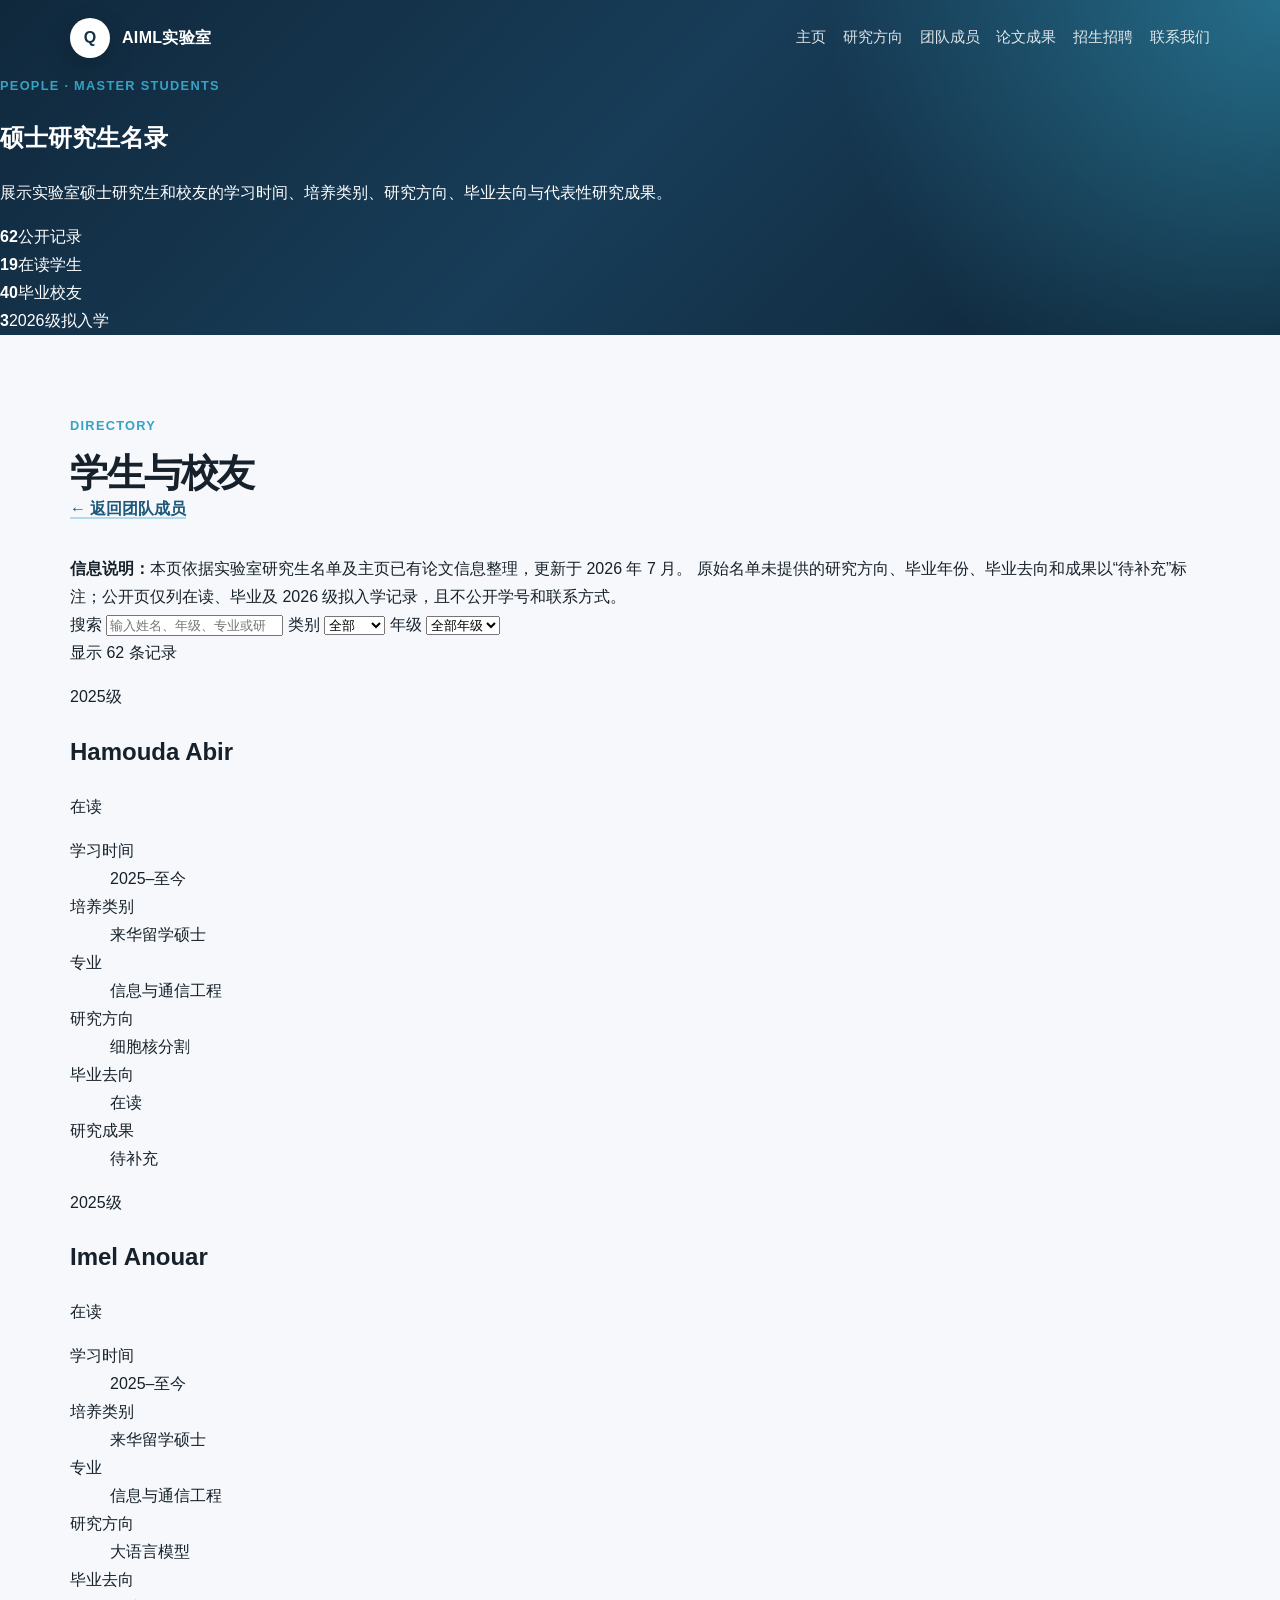
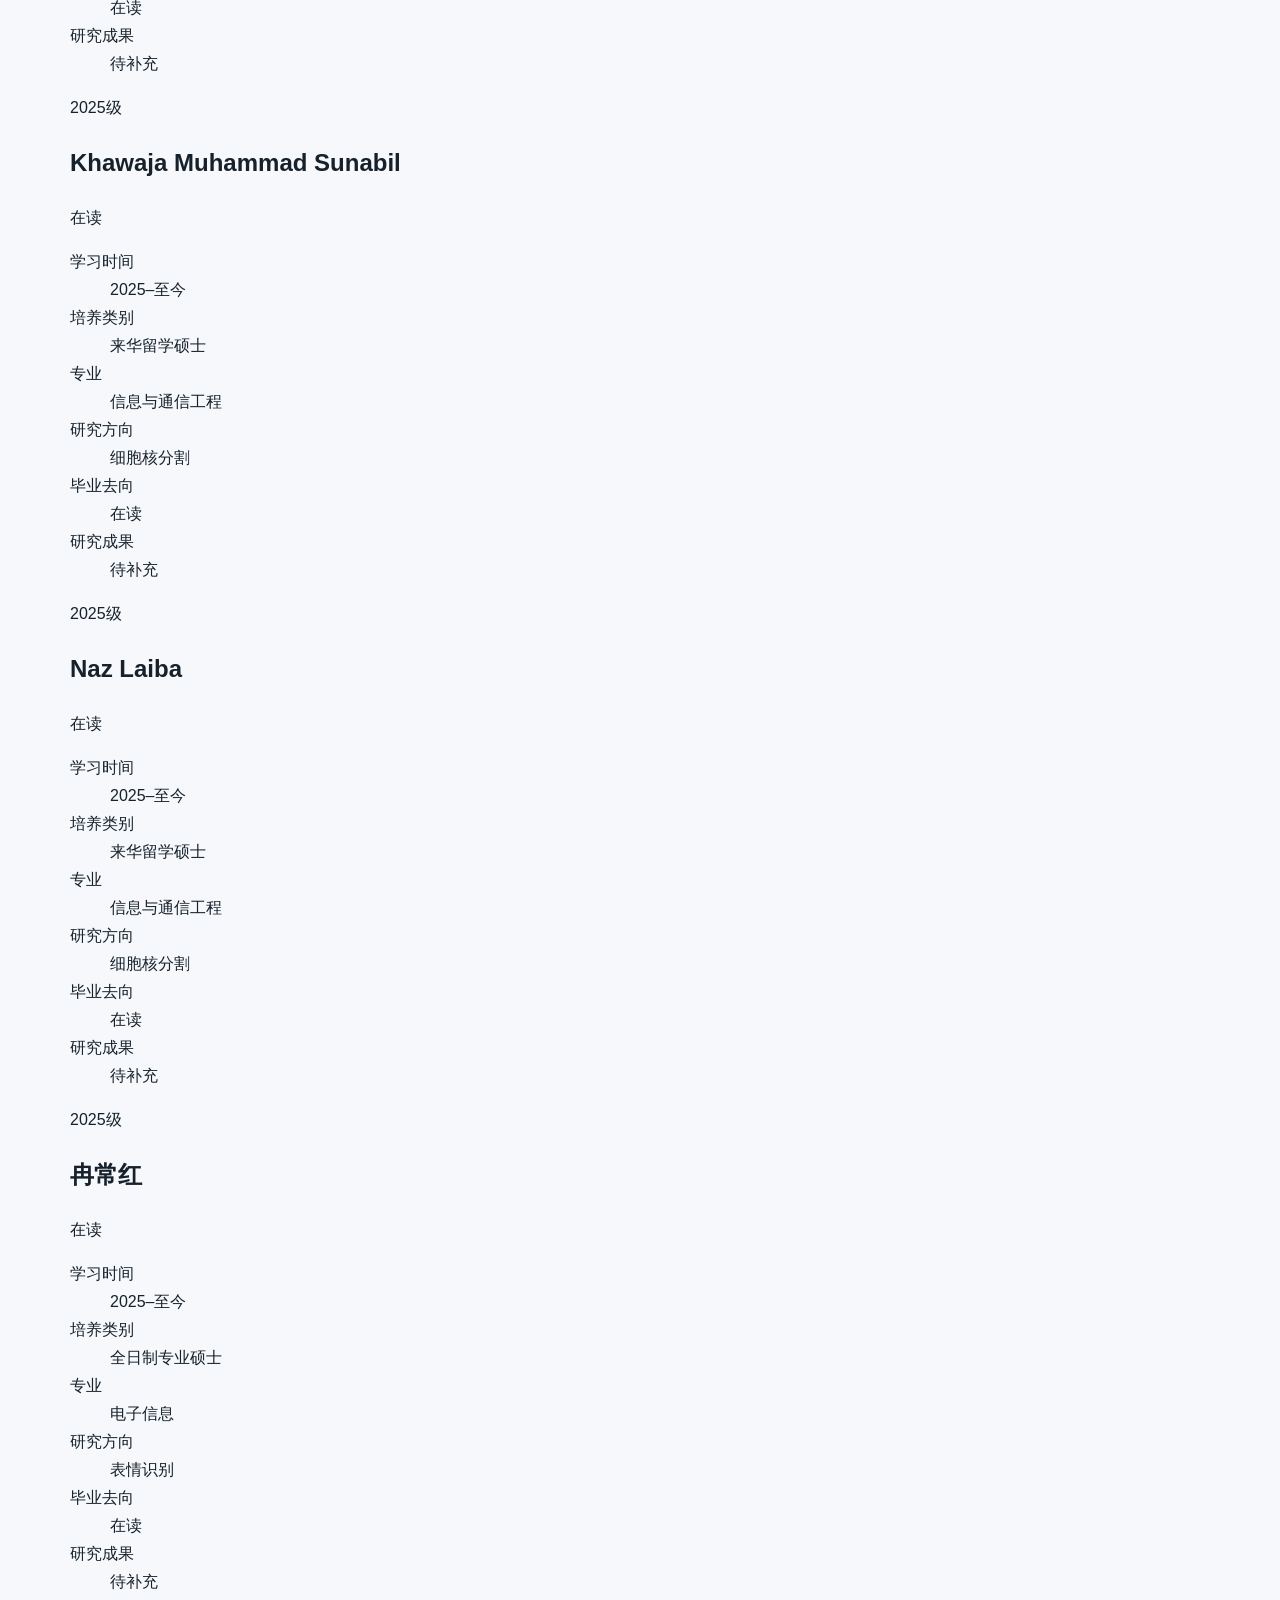
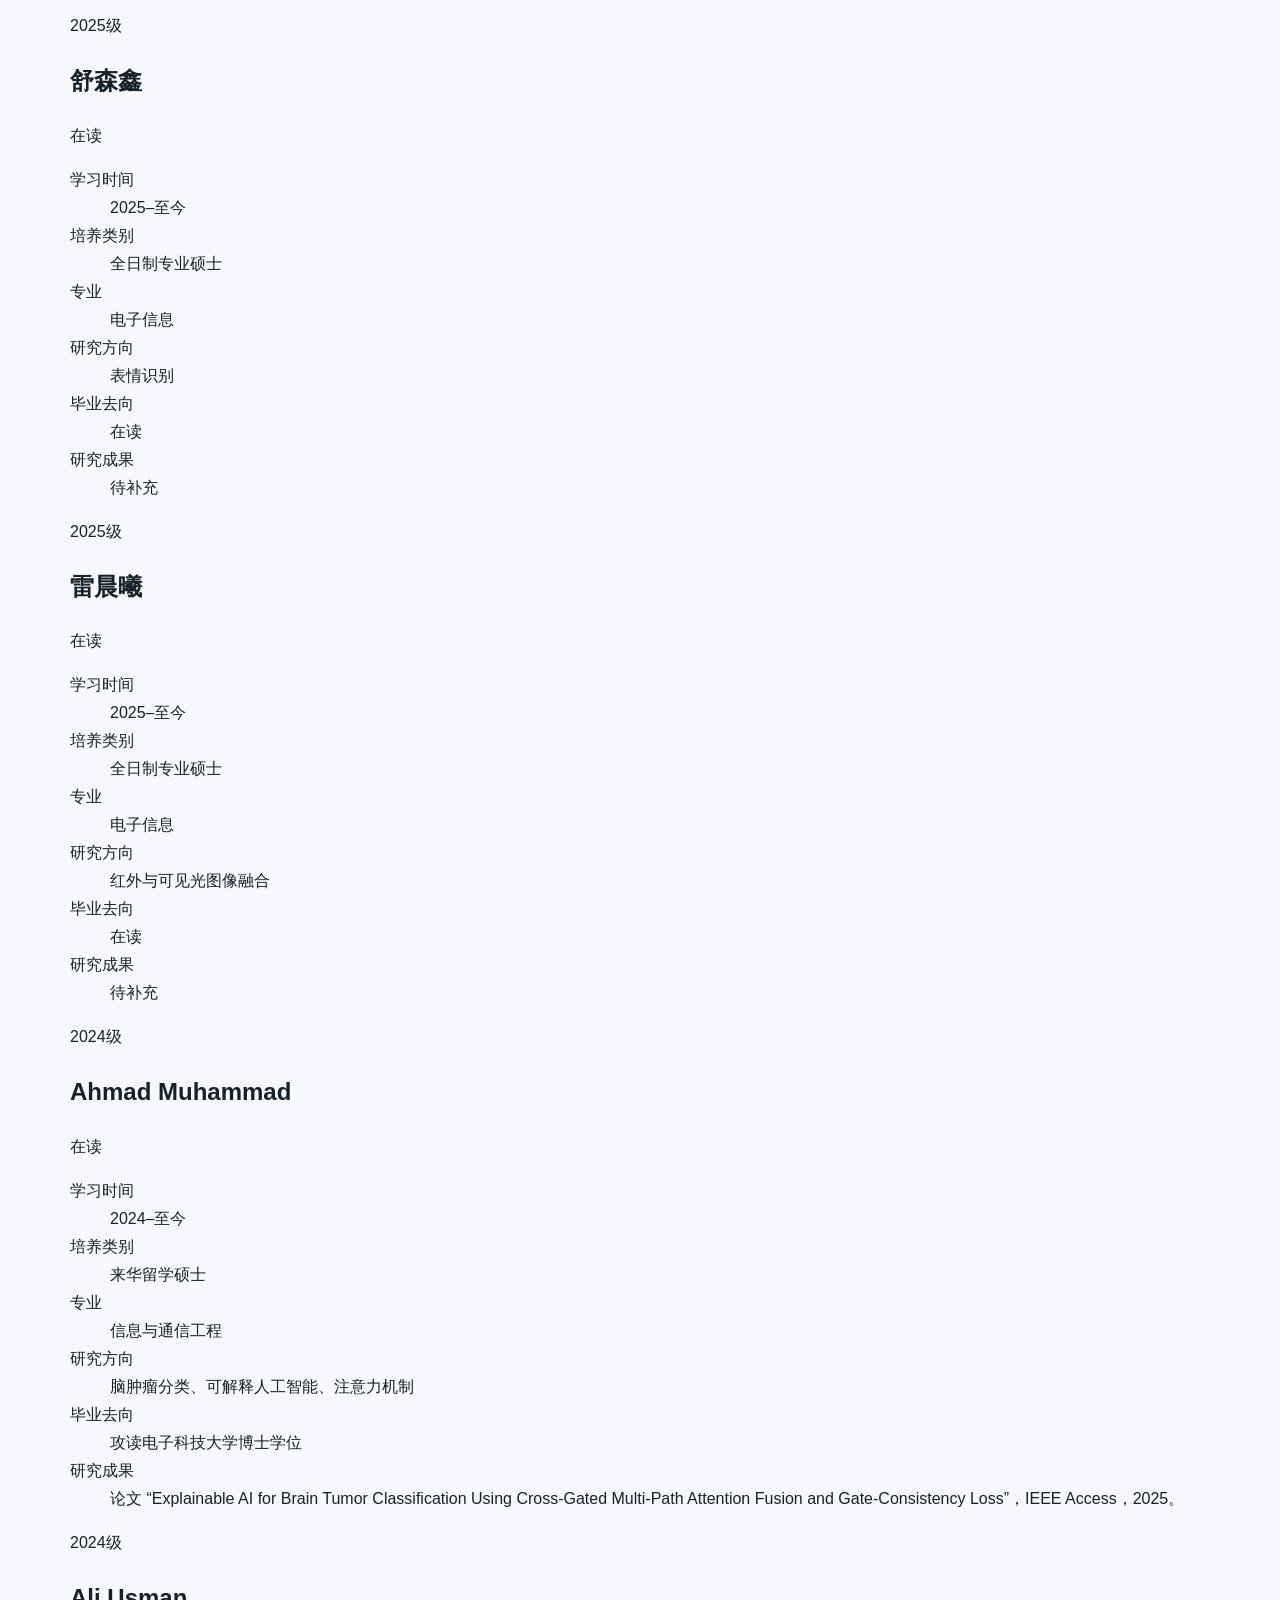
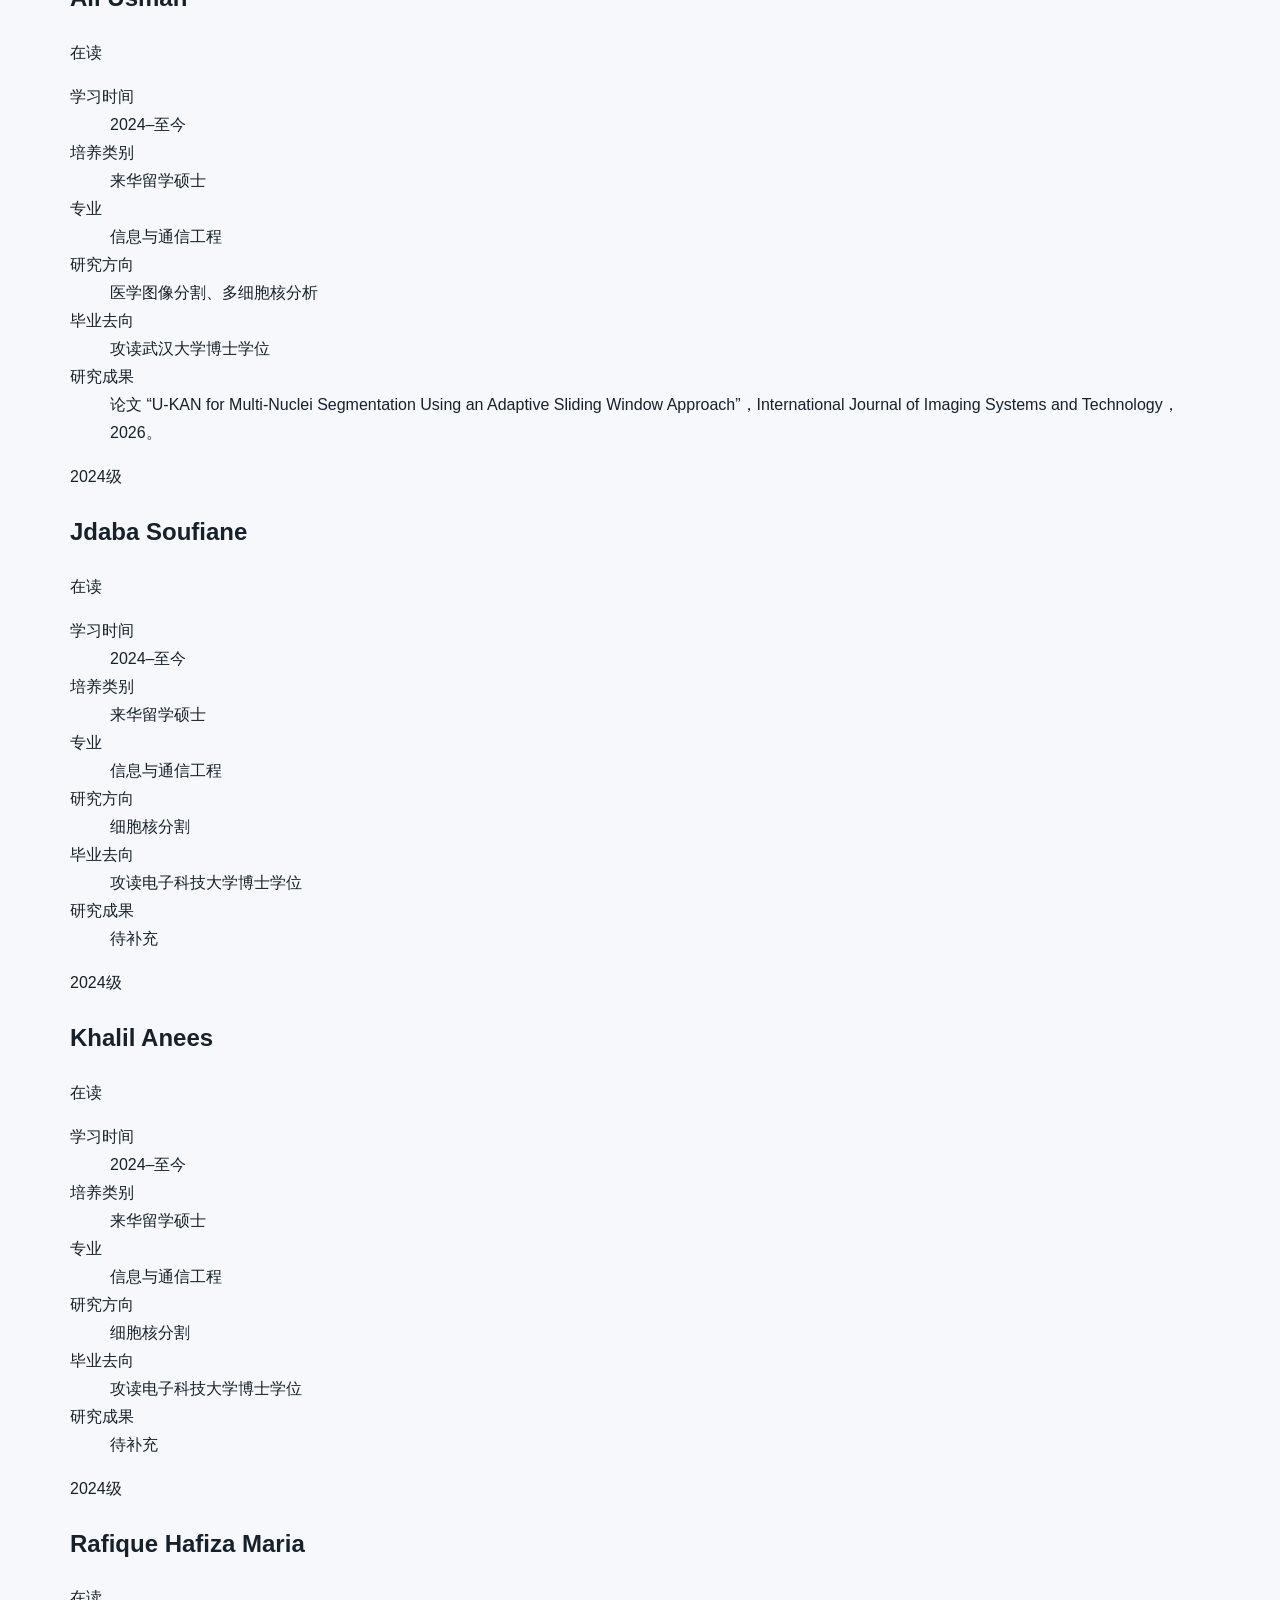
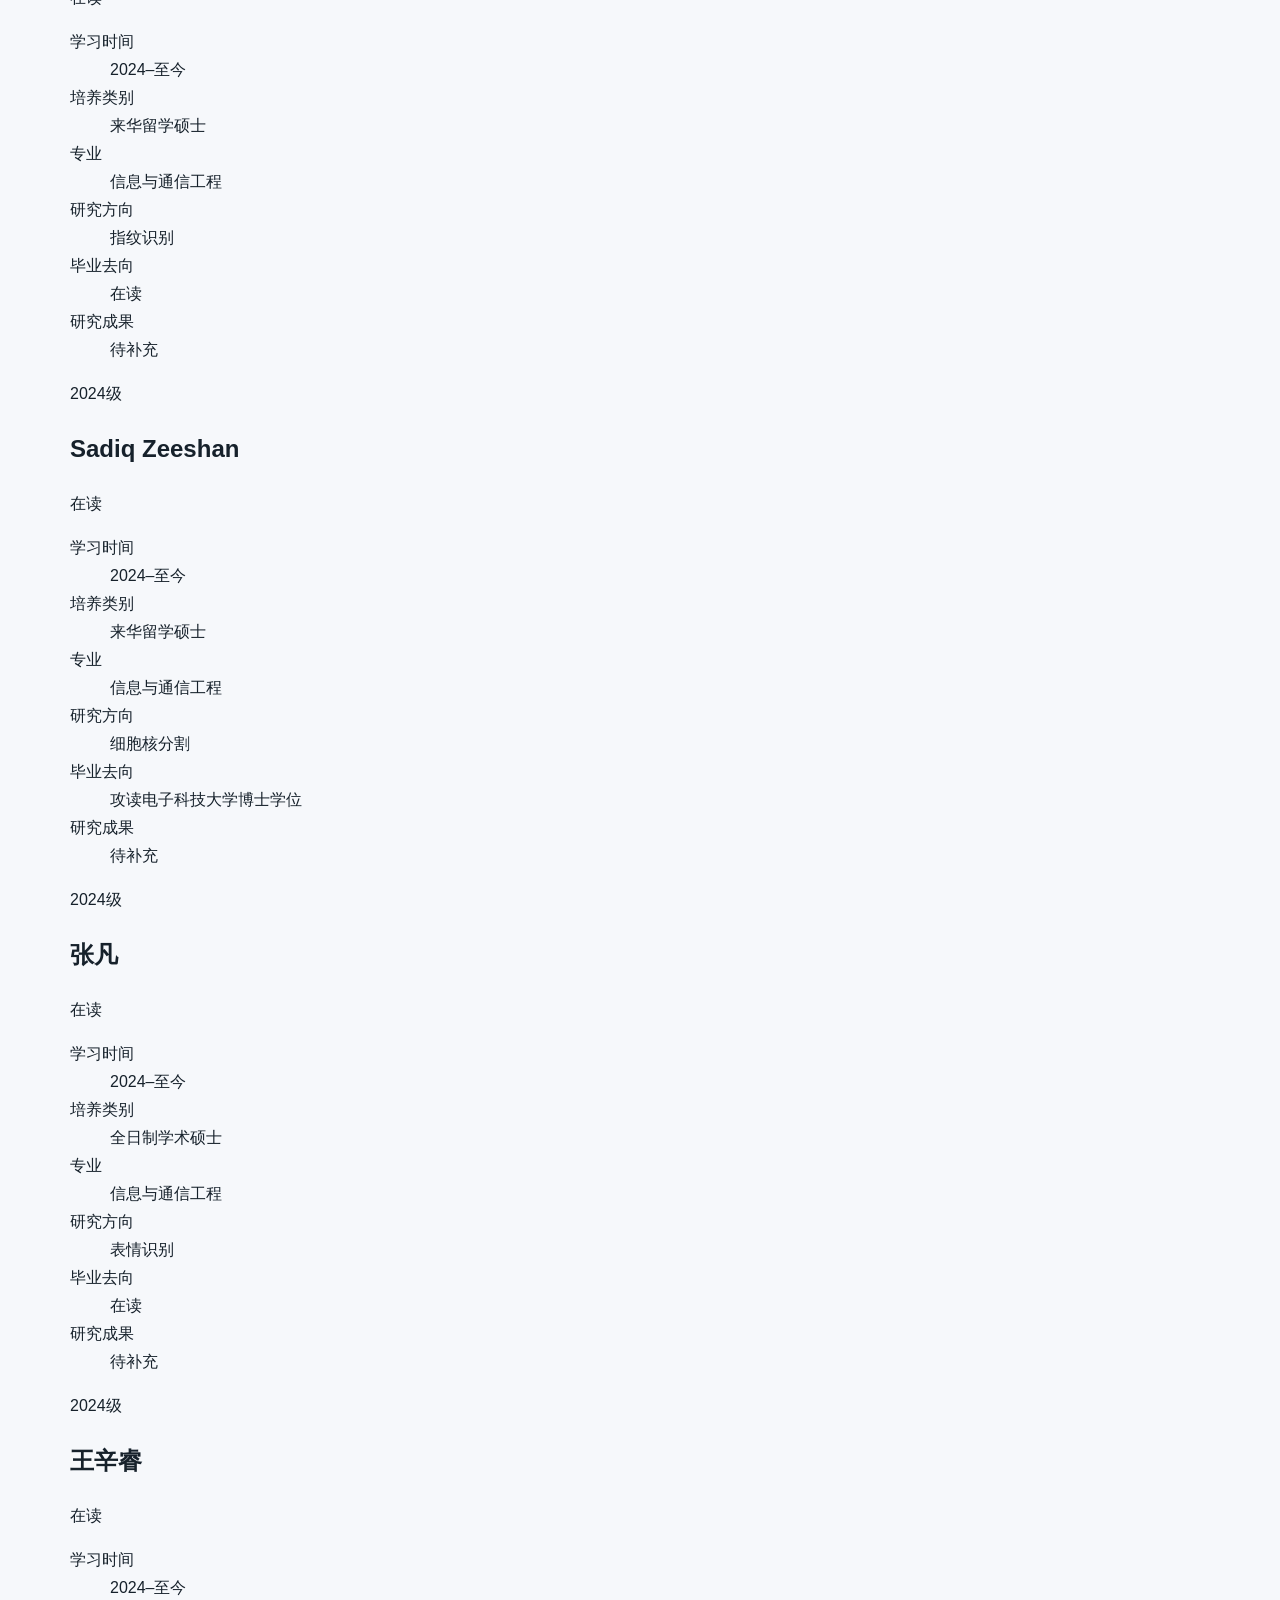
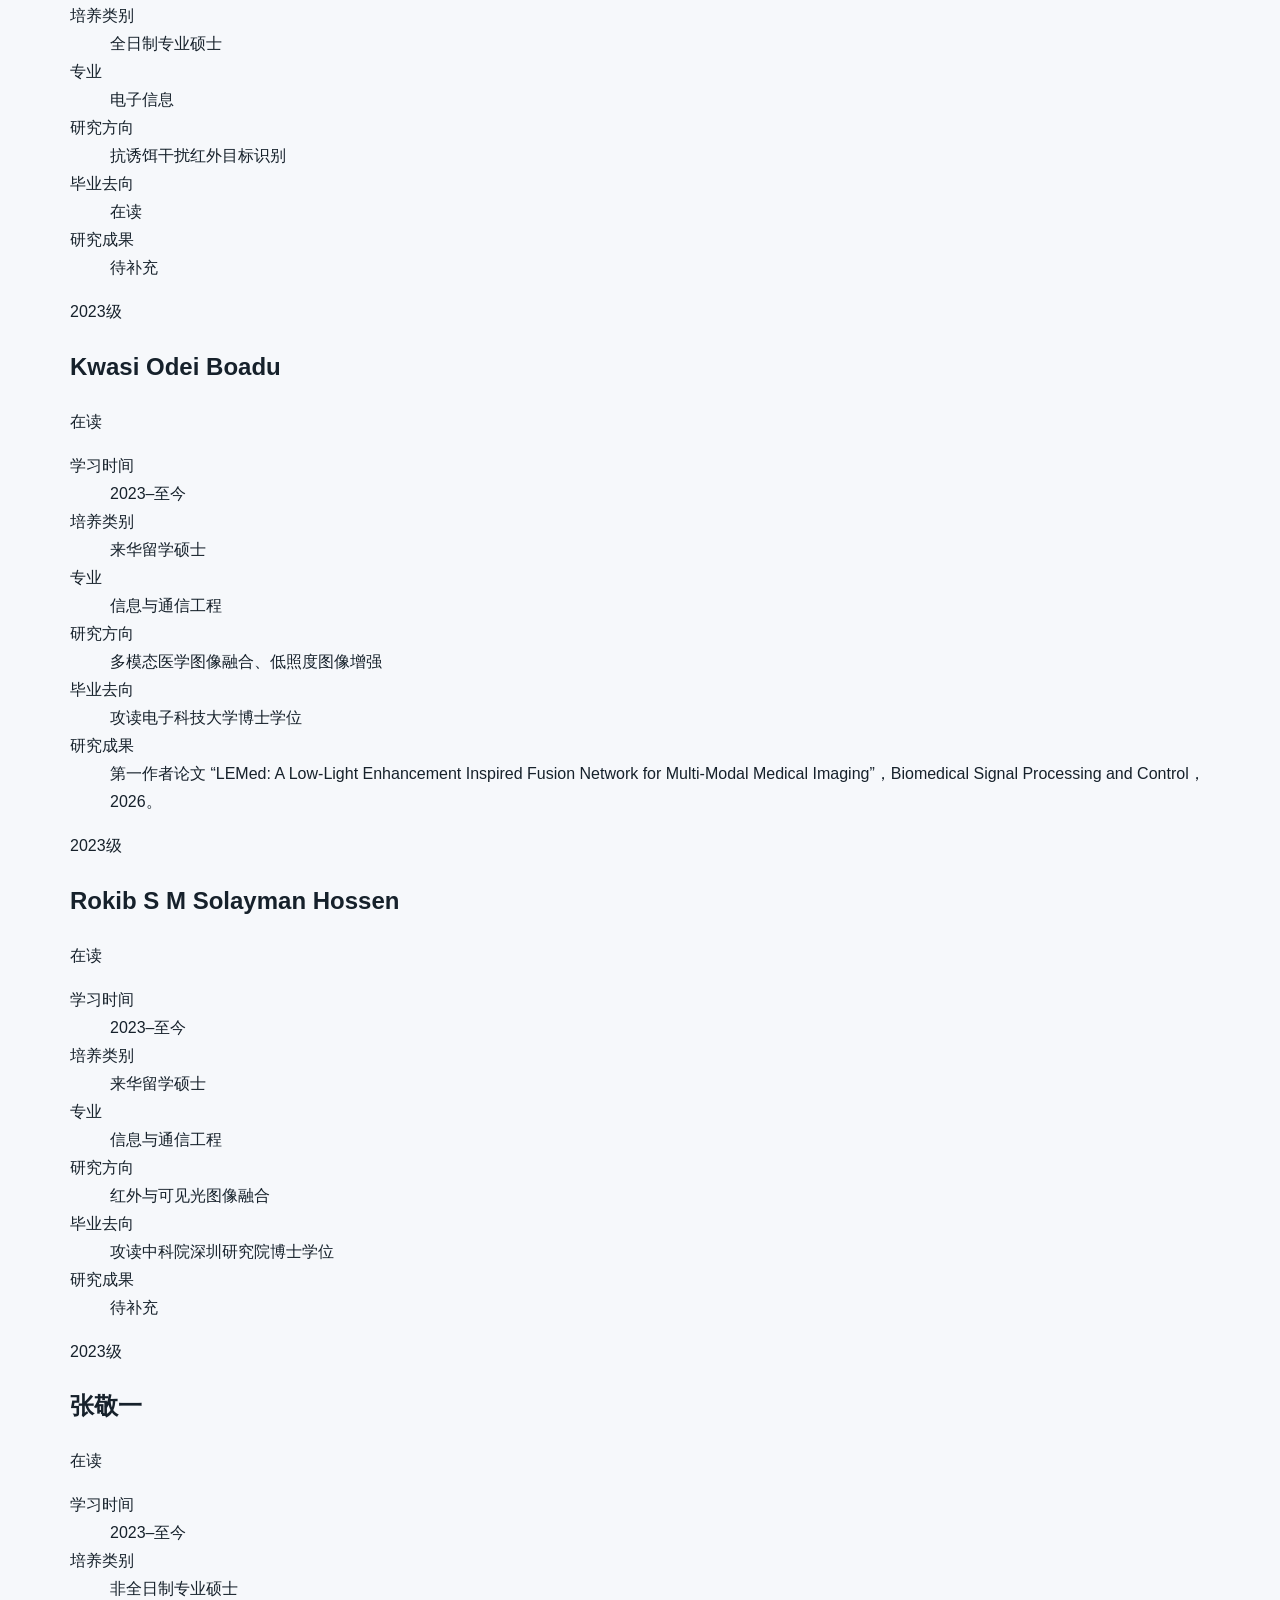
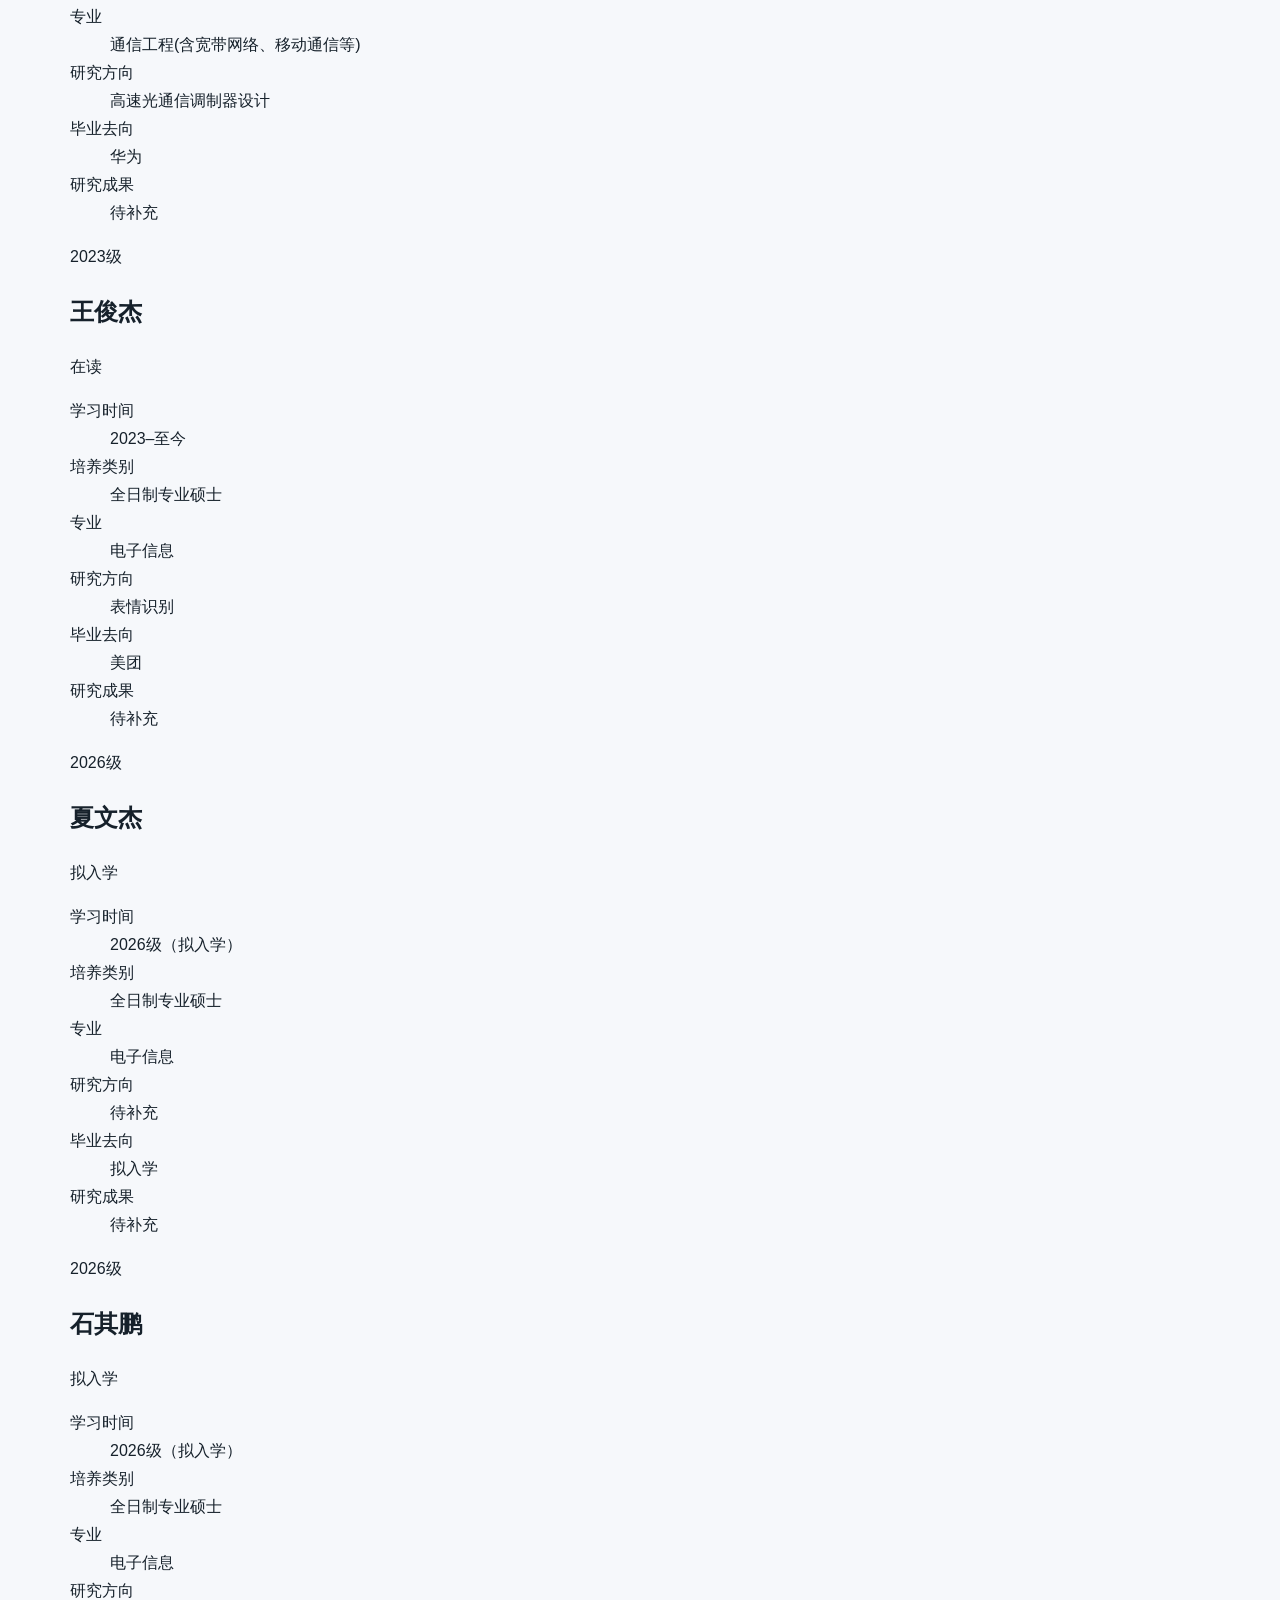
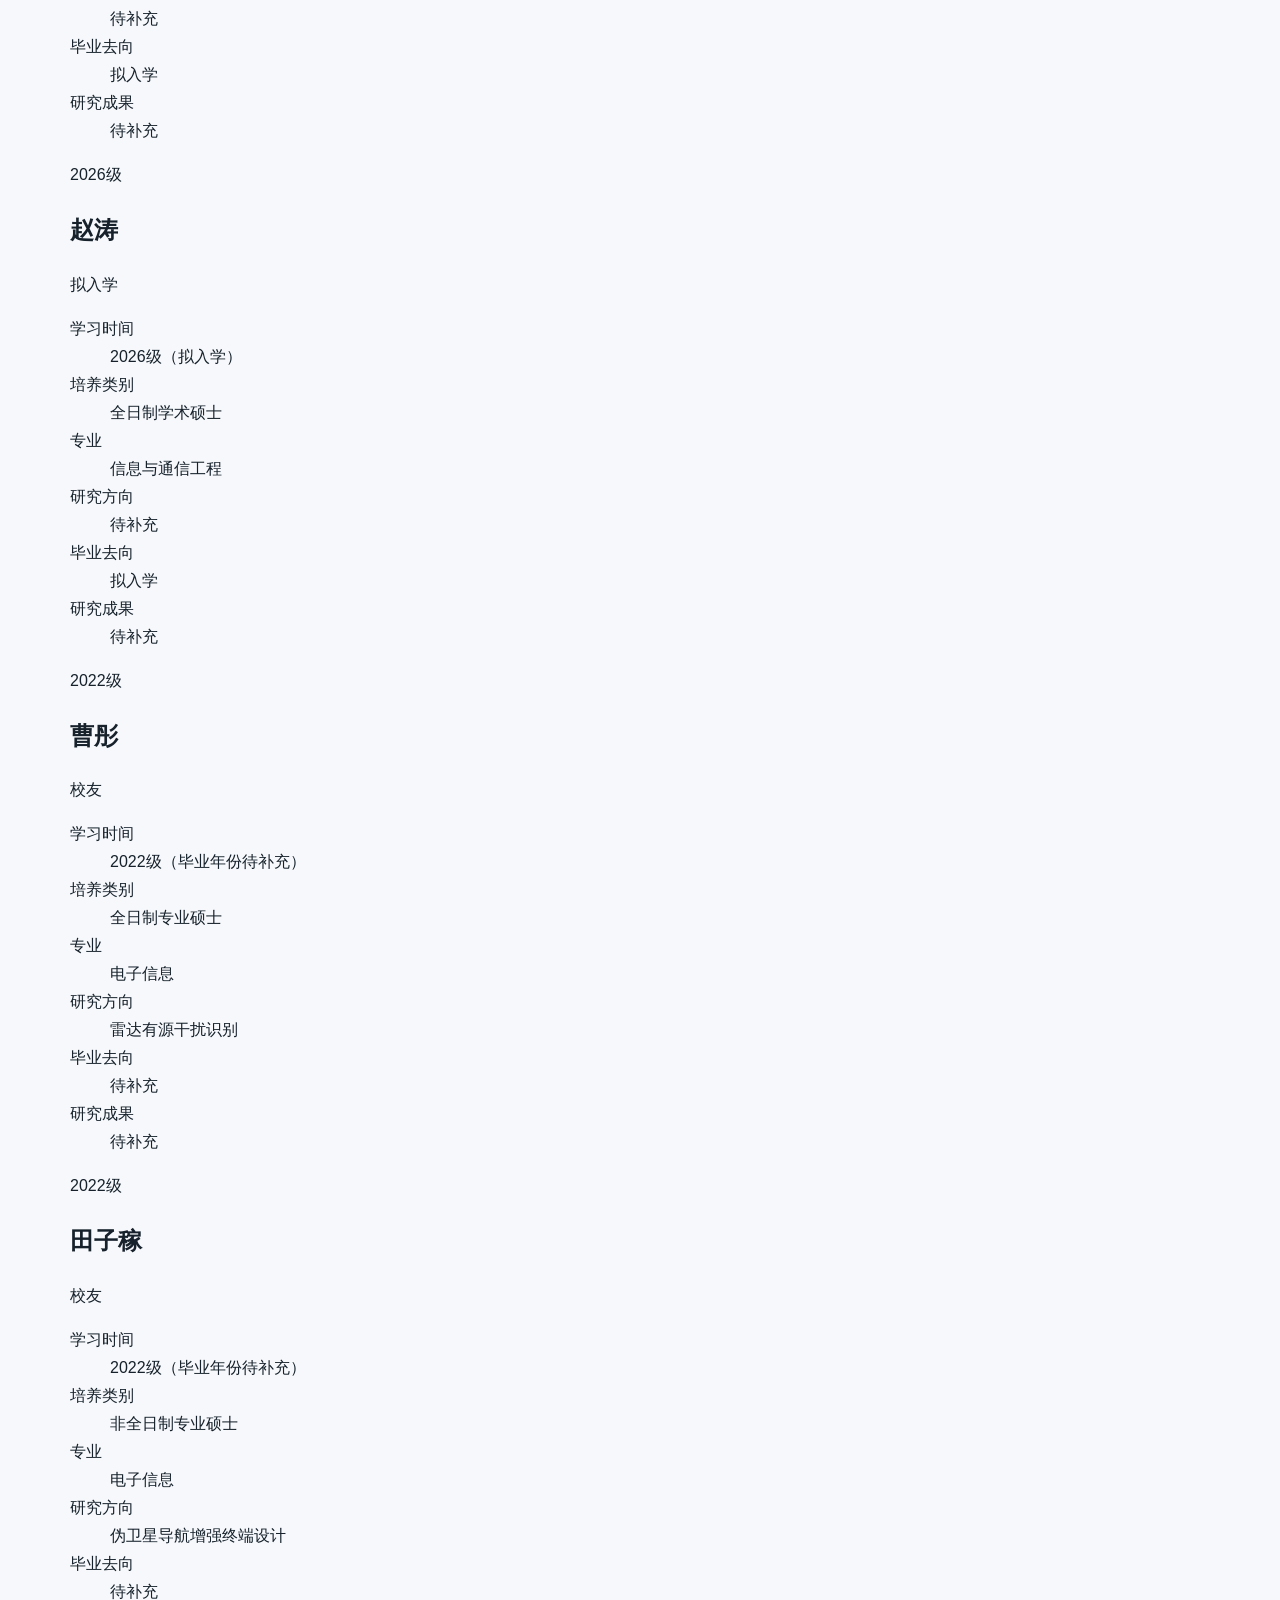
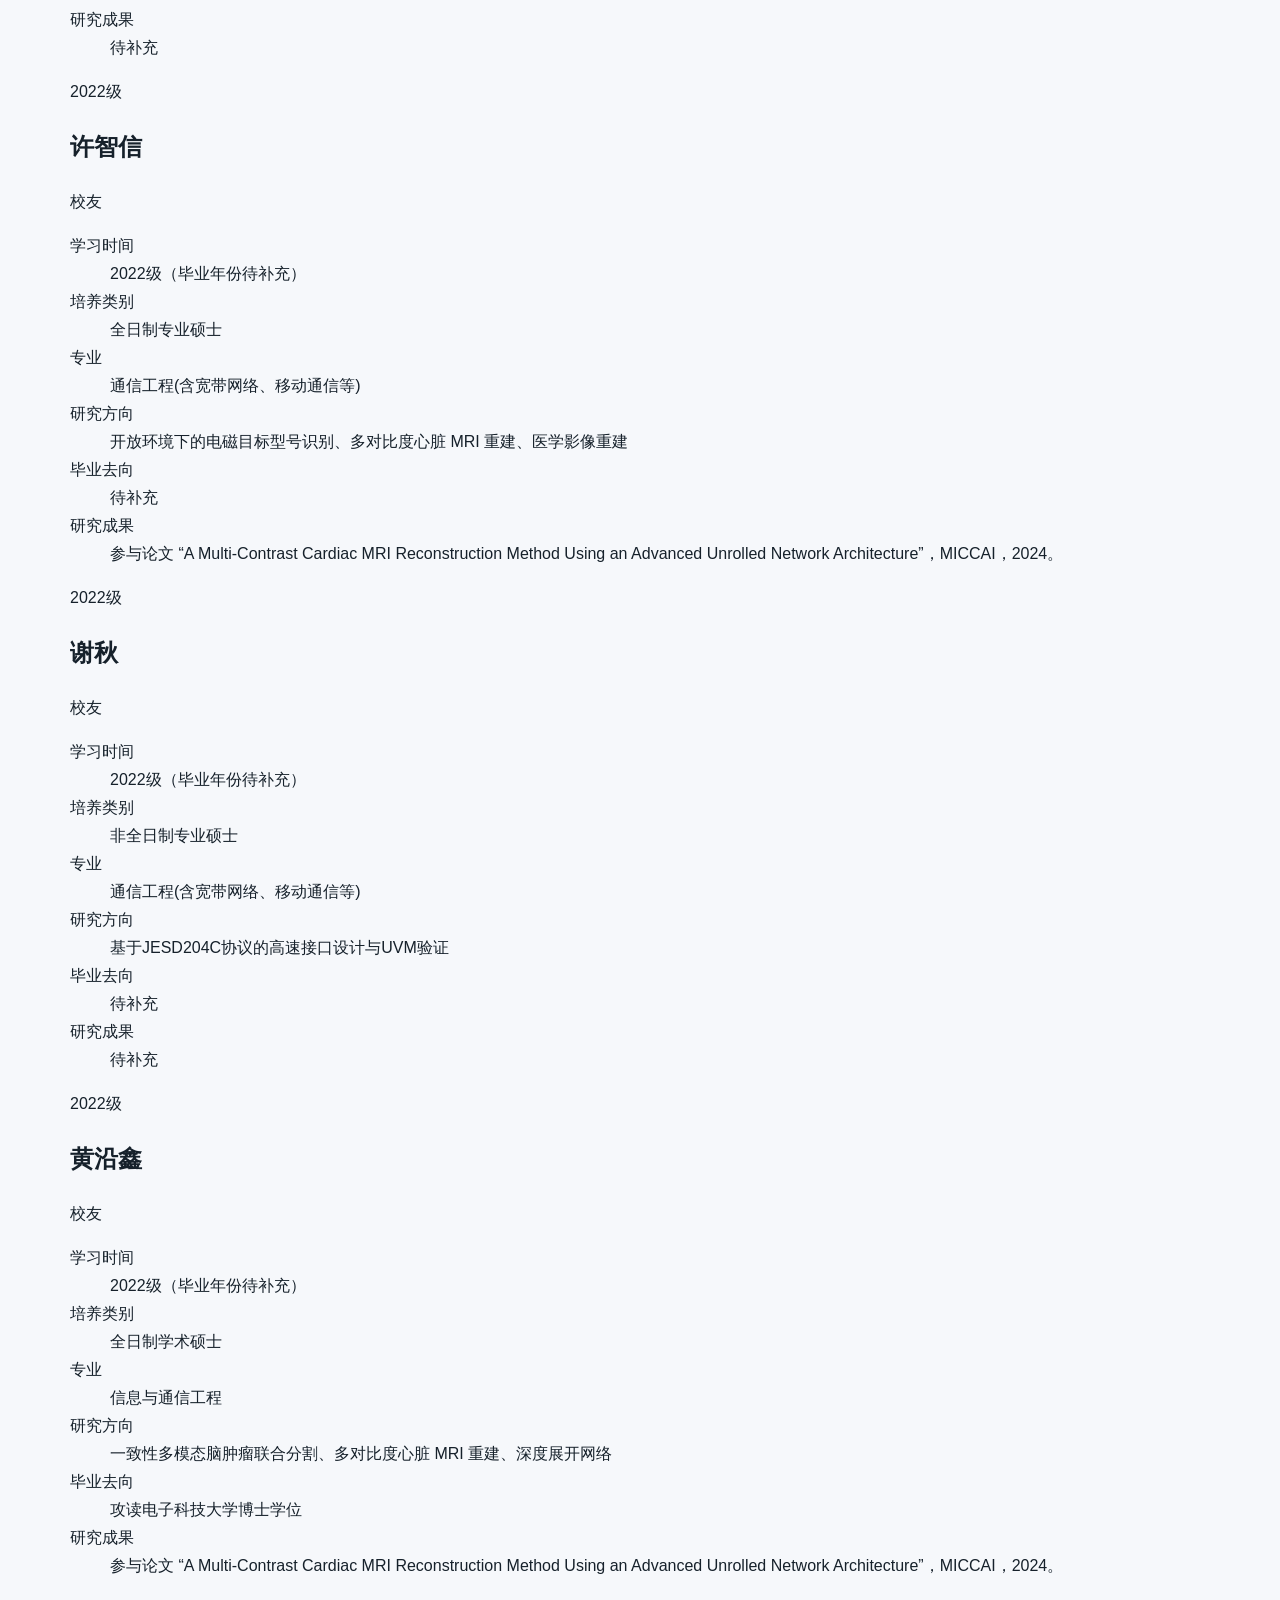
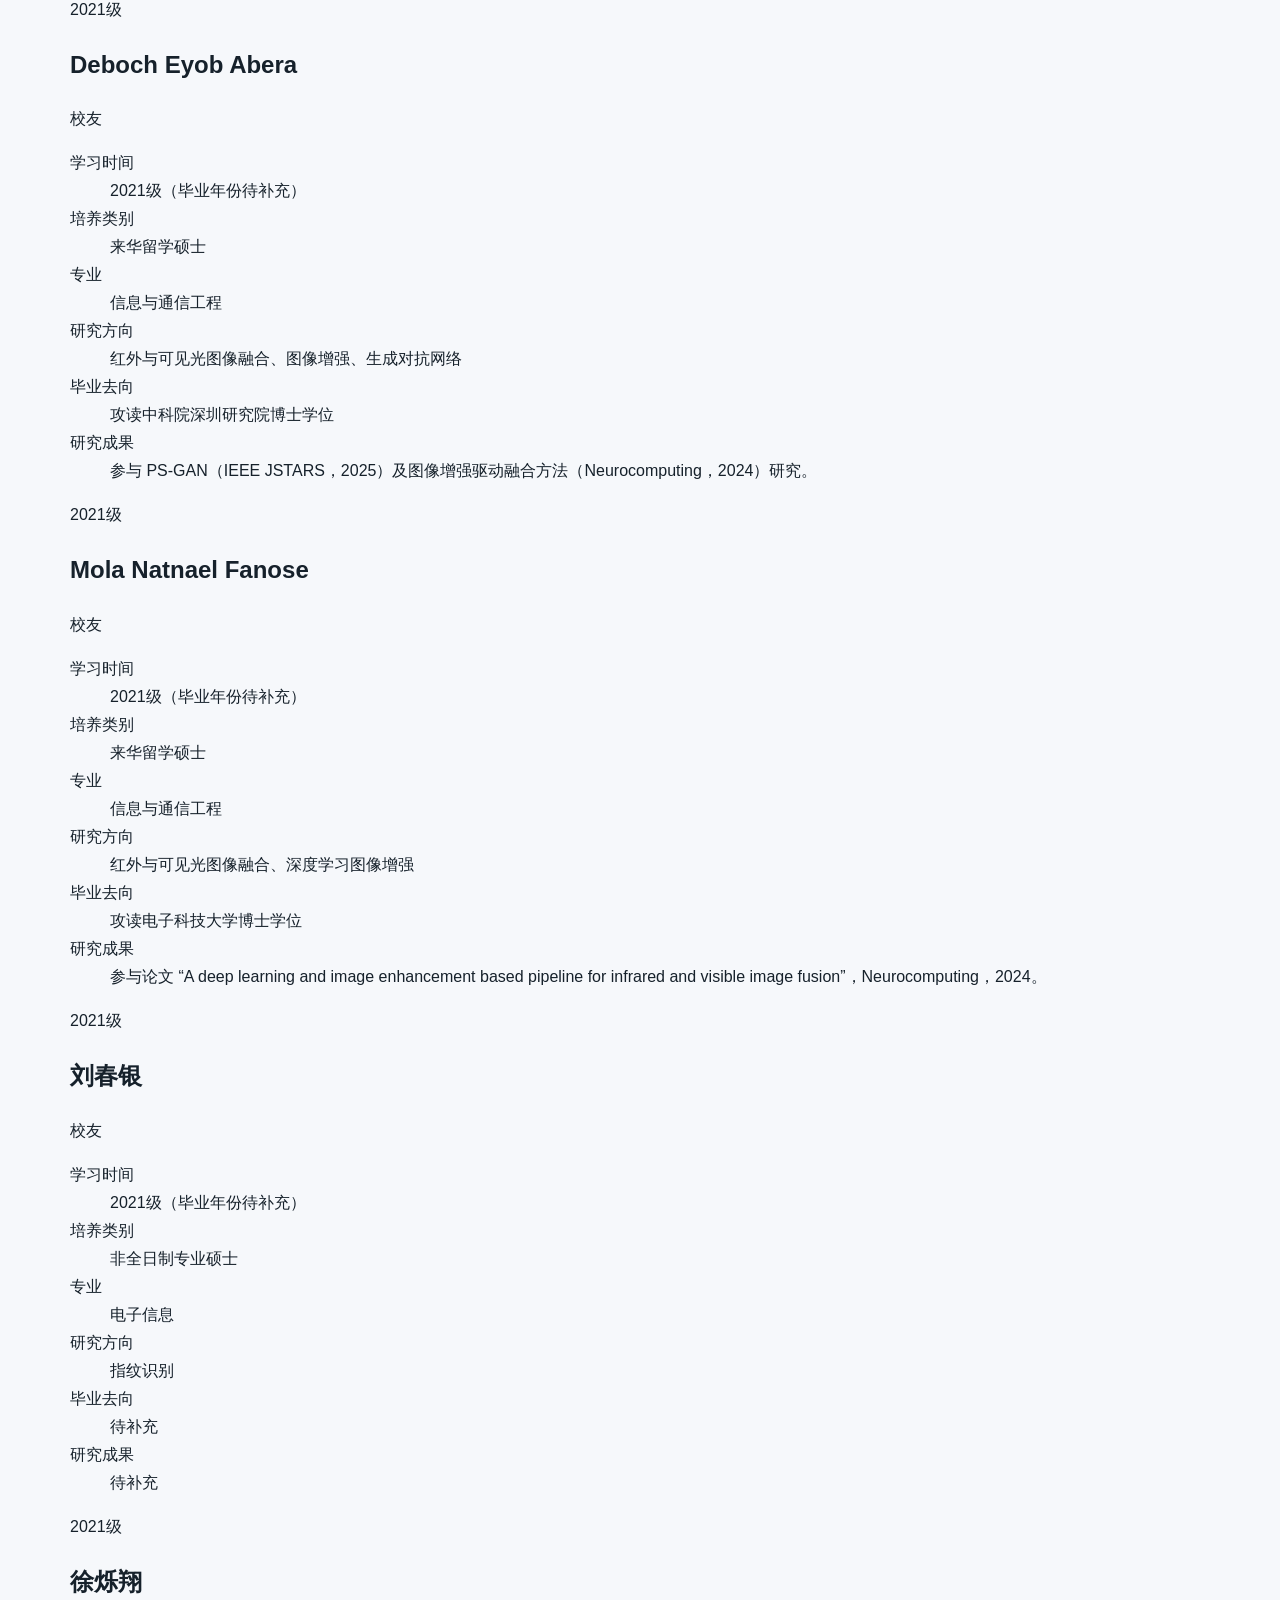
==== commit b0f90152: "Update master-students.html" ====
--- a/master-students.html
+++ b/master-students.html
@@ -3,9 +3,9 @@
 <head>
   <meta charset="utf-8" />
   <meta name="viewport" content="width=device-width, initial-scale=1" />
-  <meta name="description" content="智能感知与信号处理实验室硕士研究生及校友信息，包括研究方向、学习时间、毕业去向和研究成果。" />
+  <meta name="description" content="AIML实验室硕士研究生及校友信息，包括研究方向、学习时间、毕业去向和研究成果。" />
   <meta name="theme-color" content="#12324a" />
-  <title>硕士研究生名录 | 智能感知与信号处理实验室</title>
+  <title>硕士研究生名录 | AIML实验室</title>
   <link rel="stylesheet" href="assets/style.css" />
 </head>
 <body>
@@ -13,7 +13,7 @@
     <nav class="navbar" aria-label="主导航">
       <a class="brand" href="index.html" aria-label="返回实验室主页">
         <span class="brand-mark">Q</span>
-        <span class="brand-text">智能感知与信号处理实验室</span>
+        <span class="brand-text">AIML实验室</span>
       </a>
       <button class="nav-toggle" aria-label="展开导航" aria-expanded="false">☰</button>
       <div class="nav-links">
@@ -92,7 +92,7 @@
             <div><dt>学习时间</dt><dd>2025–至今</dd></div>
             <div><dt>培养类别</dt><dd>来华留学硕士</dd></div>
             <div><dt>专业</dt><dd>信息与通信工程</dd></div>
-            <div><dt>研究方向</dt><dd>待补充</dd></div>
+            <div><dt>研究方向</dt><dd>细胞核分割</dd></div>
             <div><dt>毕业去向</dt><dd>在读</dd></div>
             <div class="student-achievement"><dt>研究成果</dt><dd>待补充</dd></div>
           </dl>
@@ -109,7 +109,7 @@
             <div><dt>学习时间</dt><dd>2025–至今</dd></div>
             <div><dt>培养类别</dt><dd>来华留学硕士</dd></div>
             <div><dt>专业</dt><dd>信息与通信工程</dd></div>
-            <div><dt>研究方向</dt><dd>待补充</dd></div>
+            <div><dt>研究方向</dt><dd>大语言模型</dd></div>
             <div><dt>毕业去向</dt><dd>在读</dd></div>
             <div class="student-achievement"><dt>研究成果</dt><dd>待补充</dd></div>
           </dl>
@@ -126,7 +126,7 @@
             <div><dt>学习时间</dt><dd>2025–至今</dd></div>
             <div><dt>培养类别</dt><dd>来华留学硕士</dd></div>
             <div><dt>专业</dt><dd>信息与通信工程</dd></div>
-            <div><dt>研究方向</dt><dd>待补充</dd></div>
+            <div><dt>研究方向</dt><dd>细胞核分割</dd></div>
             <div><dt>毕业去向</dt><dd>在读</dd></div>
             <div class="student-achievement"><dt>研究成果</dt><dd>待补充</dd></div>
           </dl>
@@ -143,7 +143,7 @@
             <div><dt>学习时间</dt><dd>2025–至今</dd></div>
             <div><dt>培养类别</dt><dd>来华留学硕士</dd></div>
             <div><dt>专业</dt><dd>信息与通信工程</dd></div>
-            <div><dt>研究方向</dt><dd>待补充</dd></div>
+            <div><dt>研究方向</dt><dd>细胞核分割</dd></div>
             <div><dt>毕业去向</dt><dd>在读</dd></div>
             <div class="student-achievement"><dt>研究成果</dt><dd>待补充</dd></div>
           </dl>
@@ -160,7 +160,7 @@
             <div><dt>学习时间</dt><dd>2025–至今</dd></div>
             <div><dt>培养类别</dt><dd>全日制专业硕士</dd></div>
             <div><dt>专业</dt><dd>电子信息</dd></div>
-            <div><dt>研究方向</dt><dd>待补充</dd></div>
+            <div><dt>研究方向</dt><dd>表情识别</dd></div>
             <div><dt>毕业去向</dt><dd>在读</dd></div>
             <div class="student-achievement"><dt>研究成果</dt><dd>待补充</dd></div>
           </dl>
@@ -177,7 +177,7 @@
             <div><dt>学习时间</dt><dd>2025–至今</dd></div>
             <div><dt>培养类别</dt><dd>全日制专业硕士</dd></div>
             <div><dt>专业</dt><dd>电子信息</dd></div>
-            <div><dt>研究方向</dt><dd>待补充</dd></div>
+            <div><dt>研究方向</dt><dd>表情识别</dd></div>
             <div><dt>毕业去向</dt><dd>在读</dd></div>
             <div class="student-achievement"><dt>研究成果</dt><dd>待补充</dd></div>
           </dl>
@@ -194,7 +194,7 @@
             <div><dt>学习时间</dt><dd>2025–至今</dd></div>
             <div><dt>培养类别</dt><dd>全日制专业硕士</dd></div>
             <div><dt>专业</dt><dd>电子信息</dd></div>
-            <div><dt>研究方向</dt><dd>待补充</dd></div>
+            <div><dt>研究方向</dt><dd>红外与可见光图像融合</dd></div>
             <div><dt>毕业去向</dt><dd>在读</dd></div>
             <div class="student-achievement"><dt>研究成果</dt><dd>待补充</dd></div>
           </dl>
@@ -212,7 +212,7 @@
             <div><dt>培养类别</dt><dd>来华留学硕士</dd></div>
             <div><dt>专业</dt><dd>信息与通信工程</dd></div>
             <div><dt>研究方向</dt><dd>脑肿瘤分类、可解释人工智能、注意力机制</dd></div>
-            <div><dt>毕业去向</dt><dd>在读</dd></div>
+            <div><dt>毕业去向</dt><dd>攻读电子科技大学博士学位</dd></div>
             <div class="student-achievement"><dt>研究成果</dt><dd>论文 “Explainable AI for Brain Tumor Classification Using Cross-Gated Multi-Path Attention Fusion and Gate-Consistency Loss”，IEEE Access，2025。</dd></div>
           </dl>
         </article>
@@ -229,7 +229,7 @@
             <div><dt>培养类别</dt><dd>来华留学硕士</dd></div>
             <div><dt>专业</dt><dd>信息与通信工程</dd></div>
             <div><dt>研究方向</dt><dd>医学图像分割、多细胞核分析</dd></div>
-            <div><dt>毕业去向</dt><dd>在读</dd></div>
+            <div><dt>毕业去向</dt><dd>攻读武汉大学博士学位</dd></div>
             <div class="student-achievement"><dt>研究成果</dt><dd>论文 “U-KAN for Multi-Nuclei Segmentation Using an Adaptive Sliding Window Approach”，International Journal of Imaging Systems and Technology，2026。</dd></div>
           </dl>
         </article>
@@ -245,8 +245,8 @@
             <div><dt>学习时间</dt><dd>2024–至今</dd></div>
             <div><dt>培养类别</dt><dd>来华留学硕士</dd></div>
             <div><dt>专业</dt><dd>信息与通信工程</dd></div>
-            <div><dt>研究方向</dt><dd>待补充</dd></div>
-            <div><dt>毕业去向</dt><dd>在读</dd></div>
+            <div><dt>研究方向</dt><dd>细胞核分割</dd></div>
+            <div><dt>毕业去向</dt><dd>攻读电子科技大学博士学位</dd></div>
             <div class="student-achievement"><dt>研究成果</dt><dd>待补充</dd></div>
           </dl>
         </article>
@@ -262,8 +262,8 @@
             <div><dt>学习时间</dt><dd>2024–至今</dd></div>
             <div><dt>培养类别</dt><dd>来华留学硕士</dd></div>
             <div><dt>专业</dt><dd>信息与通信工程</dd></div>
-            <div><dt>研究方向</dt><dd>待补充</dd></div>
-            <div><dt>毕业去向</dt><dd>在读</dd></div>
+            <div><dt>研究方向</dt><dd>细胞核分割</dd></div>
+            <div><dt>毕业去向</dt><dd>攻读电子科技大学博士学位</dd></div>
             <div class="student-achievement"><dt>研究成果</dt><dd>待补充</dd></div>
           </dl>
         </article>
@@ -279,7 +279,7 @@
             <div><dt>学习时间</dt><dd>2024–至今</dd></div>
             <div><dt>培养类别</dt><dd>来华留学硕士</dd></div>
             <div><dt>专业</dt><dd>信息与通信工程</dd></div>
-            <div><dt>研究方向</dt><dd>待补充</dd></div>
+            <div><dt>研究方向</dt><dd>指纹识别</dd></div>
             <div><dt>毕业去向</dt><dd>在读</dd></div>
             <div class="student-achievement"><dt>研究成果</dt><dd>待补充</dd></div>
           </dl>
@@ -296,8 +296,8 @@
             <div><dt>学习时间</dt><dd>2024–至今</dd></div>
             <div><dt>培养类别</dt><dd>来华留学硕士</dd></div>
             <div><dt>专业</dt><dd>信息与通信工程</dd></div>
-            <div><dt>研究方向</dt><dd>待补充</dd></div>
-            <div><dt>毕业去向</dt><dd>在读</dd></div>
+            <div><dt>研究方向</dt><dd>细胞核分割</dd></div>
+            <div><dt>毕业去向</dt><dd>攻读电子科技大学博士学位</dd></div>
             <div class="student-achievement"><dt>研究成果</dt><dd>待补充</dd></div>
           </dl>
         </article>
@@ -313,7 +313,7 @@
             <div><dt>学习时间</dt><dd>2024–至今</dd></div>
             <div><dt>培养类别</dt><dd>全日制学术硕士</dd></div>
             <div><dt>专业</dt><dd>信息与通信工程</dd></div>
-            <div><dt>研究方向</dt><dd>待补充</dd></div>
+            <div><dt>研究方向</dt><dd>表情识别</dd></div>
             <div><dt>毕业去向</dt><dd>在读</dd></div>
             <div class="student-achievement"><dt>研究成果</dt><dd>待补充</dd></div>
           </dl>
@@ -330,7 +330,7 @@
             <div><dt>学习时间</dt><dd>2024–至今</dd></div>
             <div><dt>培养类别</dt><dd>全日制专业硕士</dd></div>
             <div><dt>专业</dt><dd>电子信息</dd></div>
-            <div><dt>研究方向</dt><dd>待补充</dd></div>
+            <div><dt>研究方向</dt><dd>抗诱饵干扰红外目标识别</dd></div>
             <div><dt>毕业去向</dt><dd>在读</dd></div>
             <div class="student-achievement"><dt>研究成果</dt><dd>待补充</dd></div>
           </dl>
@@ -348,7 +348,7 @@
             <div><dt>培养类别</dt><dd>来华留学硕士</dd></div>
             <div><dt>专业</dt><dd>信息与通信工程</dd></div>
             <div><dt>研究方向</dt><dd>多模态医学图像融合、低照度图像增强</dd></div>
-            <div><dt>毕业去向</dt><dd>在读</dd></div>
+            <div><dt>毕业去向</dt><dd>攻读电子科技大学博士学位</dd></div>
             <div class="student-achievement"><dt>研究成果</dt><dd>第一作者论文 “LEMed: A Low-Light Enhancement Inspired Fusion Network for Multi-Modal Medical Imaging”，Biomedical Signal Processing and Control，2026。</dd></div>
           </dl>
         </article>
@@ -364,8 +364,8 @@
             <div><dt>学习时间</dt><dd>2023–至今</dd></div>
             <div><dt>培养类别</dt><dd>来华留学硕士</dd></div>
             <div><dt>专业</dt><dd>信息与通信工程</dd></div>
-            <div><dt>研究方向</dt><dd>待补充</dd></div>
-            <div><dt>毕业去向</dt><dd>在读</dd></div>
+            <div><dt>研究方向</dt><dd>红外与可见光图像融合</dd></div>
+            <div><dt>毕业去向</dt><dd>攻读中科院深圳研究院博士学位</dd></div>
             <div class="student-achievement"><dt>研究成果</dt><dd>待补充</dd></div>
           </dl>
         </article>
@@ -381,8 +381,8 @@
             <div><dt>学习时间</dt><dd>2023–至今</dd></div>
             <div><dt>培养类别</dt><dd>非全日制专业硕士</dd></div>
             <div><dt>专业</dt><dd>通信工程(含宽带网络、移动通信等)</dd></div>
-            <div><dt>研究方向</dt><dd>待补充</dd></div>
-            <div><dt>毕业去向</dt><dd>在读</dd></div>
+            <div><dt>研究方向</dt><dd>高速光通信调制器设计</dd></div>
+            <div><dt>毕业去向</dt><dd>华为</dd></div>
             <div class="student-achievement"><dt>研究成果</dt><dd>待补充</dd></div>
           </dl>
         </article>
@@ -398,8 +398,8 @@
             <div><dt>学习时间</dt><dd>2023–至今</dd></div>
             <div><dt>培养类别</dt><dd>全日制专业硕士</dd></div>
             <div><dt>专业</dt><dd>电子信息</dd></div>
-            <div><dt>研究方向</dt><dd>待补充</dd></div>
-            <div><dt>毕业去向</dt><dd>在读</dd></div>
+            <div><dt>研究方向</dt><dd>表情识别</dd></div>
+            <div><dt>毕业去向</dt><dd>美团</dd></div>
             <div class="student-achievement"><dt>研究成果</dt><dd>待补充</dd></div>
           </dl>
         </article>
@@ -466,7 +466,7 @@
             <div><dt>学习时间</dt><dd>2022级（毕业年份待补充）</dd></div>
             <div><dt>培养类别</dt><dd>全日制专业硕士</dd></div>
             <div><dt>专业</dt><dd>电子信息</dd></div>
-            <div><dt>研究方向</dt><dd>待补充</dd></div>
+            <div><dt>研究方向</dt><dd>雷达有源干扰识别</dd></div>
             <div><dt>毕业去向</dt><dd>待补充</dd></div>
             <div class="student-achievement"><dt>研究成果</dt><dd>待补充</dd></div>
           </dl>
@@ -483,7 +483,7 @@
             <div><dt>学习时间</dt><dd>2022级（毕业年份待补充）</dd></div>
             <div><dt>培养类别</dt><dd>非全日制专业硕士</dd></div>
             <div><dt>专业</dt><dd>电子信息</dd></div>
-            <div><dt>研究方向</dt><dd>待补充</dd></div>
+            <div><dt>研究方向</dt><dd>伪卫星导航增强终端设计</dd></div>
             <div><dt>毕业去向</dt><dd>待补充</dd></div>
             <div class="student-achievement"><dt>研究成果</dt><dd>待补充</dd></div>
           </dl>
@@ -500,7 +500,7 @@
             <div><dt>学习时间</dt><dd>2022级（毕业年份待补充）</dd></div>
             <div><dt>培养类别</dt><dd>全日制专业硕士</dd></div>
             <div><dt>专业</dt><dd>通信工程(含宽带网络、移动通信等)</dd></div>
-            <div><dt>研究方向</dt><dd>多对比度心脏 MRI 重建、医学影像重建</dd></div>
+            <div><dt>研究方向</dt><dd>开放环境下的电磁目标型号识别、多对比度心脏 MRI 重建、医学影像重建</dd></div>
             <div><dt>毕业去向</dt><dd>待补充</dd></div>
             <div class="student-achievement"><dt>研究成果</dt><dd>参与论文 “A Multi-Contrast Cardiac MRI Reconstruction Method Using an Advanced Unrolled Network Architecture”，MICCAI，2024。</dd></div>
           </dl>
@@ -517,7 +517,7 @@
             <div><dt>学习时间</dt><dd>2022级（毕业年份待补充）</dd></div>
             <div><dt>培养类别</dt><dd>非全日制专业硕士</dd></div>
             <div><dt>专业</dt><dd>通信工程(含宽带网络、移动通信等)</dd></div>
-            <div><dt>研究方向</dt><dd>待补充</dd></div>
+            <div><dt>研究方向</dt><dd>基于JESD204C协议的高速接口设计与UVM验证</dd></div>
             <div><dt>毕业去向</dt><dd>待补充</dd></div>
             <div class="student-achievement"><dt>研究成果</dt><dd>待补充</dd></div>
           </dl>
@@ -534,8 +534,8 @@
             <div><dt>学习时间</dt><dd>2022级（毕业年份待补充）</dd></div>
             <div><dt>培养类别</dt><dd>全日制学术硕士</dd></div>
             <div><dt>专业</dt><dd>信息与通信工程</dd></div>
-            <div><dt>研究方向</dt><dd>多对比度心脏 MRI 重建、深度展开网络</dd></div>
-            <div><dt>毕业去向</dt><dd>待补充</dd></div>
+            <div><dt>研究方向</dt><dd>一致性多模态脑肿瘤联合分割、多对比度心脏 MRI 重建、深度展开网络</dd></div>
+            <div><dt>毕业去向</dt><dd>攻读电子科技大学博士学位</dd></div>
             <div class="student-achievement"><dt>研究成果</dt><dd>参与论文 “A Multi-Contrast Cardiac MRI Reconstruction Method Using an Advanced Unrolled Network Architecture”，MICCAI，2024。</dd></div>
           </dl>
         </article>
@@ -552,7 +552,7 @@
             <div><dt>培养类别</dt><dd>来华留学硕士</dd></div>
             <div><dt>专业</dt><dd>信息与通信工程</dd></div>
             <div><dt>研究方向</dt><dd>红外与可见光图像融合、图像增强、生成对抗网络</dd></div>
-            <div><dt>毕业去向</dt><dd>待补充</dd></div>
+            <div><dt>毕业去向</dt><dd>攻读中科院深圳研究院博士学位</dd></div>
             <div class="student-achievement"><dt>研究成果</dt><dd>参与 PS-GAN（IEEE JSTARS，2025）及图像增强驱动融合方法（Neurocomputing，2024）研究。</dd></div>
           </dl>
         </article>
@@ -569,7 +569,7 @@
             <div><dt>培养类别</dt><dd>来华留学硕士</dd></div>
             <div><dt>专业</dt><dd>信息与通信工程</dd></div>
             <div><dt>研究方向</dt><dd>红外与可见光图像融合、深度学习图像增强</dd></div>
-            <div><dt>毕业去向</dt><dd>待补充</dd></div>
+            <div><dt>毕业去向</dt><dd>攻读电子科技大学博士学位</dd></div>
             <div class="student-achievement"><dt>研究成果</dt><dd>参与论文 “A deep learning and image enhancement based pipeline for infrared and visible image fusion”，Neurocomputing，2024。</dd></div>
           </dl>
         </article>
@@ -585,7 +585,7 @@
             <div><dt>学习时间</dt><dd>2021级（毕业年份待补充）</dd></div>
             <div><dt>培养类别</dt><dd>非全日制专业硕士</dd></div>
             <div><dt>专业</dt><dd>电子信息</dd></div>
-            <div><dt>研究方向</dt><dd>待补充</dd></div>
+            <div><dt>研究方向</dt><dd>指纹识别</dd></div>
             <div><dt>毕业去向</dt><dd>待补充</dd></div>
             <div class="student-achievement"><dt>研究成果</dt><dd>待补充</dd></div>
           </dl>
@@ -602,7 +602,7 @@
             <div><dt>学习时间</dt><dd>2021级（毕业年份待补充）</dd></div>
             <div><dt>培养类别</dt><dd>全日制专业硕士</dd></div>
             <div><dt>专业</dt><dd>通信工程(含宽带网络、移动通信等)</dd></div>
-            <div><dt>研究方向</dt><dd>待补充</dd></div>
+            <div><dt>研究方向</dt><dd>细胞核分割</dd></div>
             <div><dt>毕业去向</dt><dd>待补充</dd></div>
             <div class="student-achievement"><dt>研究成果</dt><dd>待补充</dd></div>
           </dl>
@@ -619,7 +619,7 @@
             <div><dt>学习时间</dt><dd>2021级（毕业年份待补充）</dd></div>
             <div><dt>培养类别</dt><dd>非全日制专业硕士</dd></div>
             <div><dt>专业</dt><dd>电子信息</dd></div>
-            <div><dt>研究方向</dt><dd>待补充</dd></div>
+            <div><dt>研究方向</dt><dd>红外与可见光人脸图像融合</dd></div>
             <div><dt>毕业去向</dt><dd>待补充</dd></div>
             <div class="student-achievement"><dt>研究成果</dt><dd>待补充</dd></div>
           </dl>
@@ -636,8 +636,8 @@
             <div><dt>学习时间</dt><dd>2021级（毕业年份待补充）</dd></div>
             <div><dt>培养类别</dt><dd>全日制专业硕士</dd></div>
             <div><dt>专业</dt><dd>通信工程(含宽带网络、移动通信等)</dd></div>
-            <div><dt>研究方向</dt><dd>待补充</dd></div>
-            <div><dt>毕业去向</dt><dd>待补充</dd></div>
+            <div><dt>研究方向</dt><dd>人脸表情识别</dd></div>
+            <div><dt>毕业去向</dt><dd>长城汽车</dd></div>
             <div class="student-achievement"><dt>研究成果</dt><dd>待补充</dd></div>
           </dl>
         </article>
@@ -670,7 +670,7 @@
             <div><dt>学习时间</dt><dd>2020级（毕业年份待补充）</dd></div>
             <div><dt>培养类别</dt><dd>非全日制专业硕士</dd></div>
             <div><dt>专业</dt><dd>电子信息</dd></div>
-            <div><dt>研究方向</dt><dd>待补充</dd></div>
+            <div><dt>研究方向</dt><dd>细胞核分割</dd></div>
             <div><dt>毕业去向</dt><dd>待补充</dd></div>
             <div class="student-achievement"><dt>研究成果</dt><dd>待补充</dd></div>
           </dl>
@@ -687,7 +687,7 @@
             <div><dt>学习时间</dt><dd>2020级（毕业年份待补充）</dd></div>
             <div><dt>培养类别</dt><dd>非全日制专业硕士</dd></div>
             <div><dt>专业</dt><dd>电子信息</dd></div>
-            <div><dt>研究方向</dt><dd>待补充</dd></div>
+            <div><dt>研究方向</dt><dd>开放目标检测</dd></div>
             <div><dt>毕业去向</dt><dd>待补充</dd></div>
             <div class="student-achievement"><dt>研究成果</dt><dd>待补充</dd></div>
           </dl>
@@ -704,7 +704,7 @@
             <div><dt>学习时间</dt><dd>2020级（毕业年份待补充）</dd></div>
             <div><dt>培养类别</dt><dd>非全日制专业硕士</dd></div>
             <div><dt>专业</dt><dd>电子信息</dd></div>
-            <div><dt>研究方向</dt><dd>待补充</dd></div>
+            <div><dt>研究方向</dt><dd>微服务治理</dd></div>
             <div><dt>毕业去向</dt><dd>待补充</dd></div>
             <div class="student-achievement"><dt>研究成果</dt><dd>待补充</dd></div>
           </dl>
@@ -721,7 +721,7 @@
             <div><dt>学习时间</dt><dd>2020级（毕业年份待补充）</dd></div>
             <div><dt>培养类别</dt><dd>非全日制专业硕士</dd></div>
             <div><dt>专业</dt><dd>电子信息</dd></div>
-            <div><dt>研究方向</dt><dd>待补充</dd></div>
+            <div><dt>研究方向</dt><dd>嵌入式轻量级网络设计</dd></div>
             <div><dt>毕业去向</dt><dd>待补充</dd></div>
             <div class="student-achievement"><dt>研究成果</dt><dd>待补充</dd></div>
           </dl>
@@ -738,7 +738,7 @@
             <div><dt>学习时间</dt><dd>2020级（毕业年份待补充）</dd></div>
             <div><dt>培养类别</dt><dd>全日制专业硕士</dd></div>
             <div><dt>专业</dt><dd>电子信息</dd></div>
-            <div><dt>研究方向</dt><dd>待补充</dd></div>
+            <div><dt>研究方向</dt><dd>雷达有源干扰识别</dd></div>
             <div><dt>毕业去向</dt><dd>待补充</dd></div>
             <div class="student-achievement"><dt>研究成果</dt><dd>待补充</dd></div>
           </dl>
@@ -755,8 +755,8 @@
             <div><dt>学习时间</dt><dd>2019级（毕业年份待补充）</dd></div>
             <div><dt>培养类别</dt><dd>非全日制专业硕士</dd></div>
             <div><dt>专业</dt><dd>电子与通信工程</dd></div>
-            <div><dt>研究方向</dt><dd>待补充</dd></div>
-            <div><dt>毕业去向</dt><dd>待补充</dd></div>
+            <div><dt>研究方向</dt><dd>X光图像质量增强</dd></div>
+            <div><dt>毕业去向</dt><dd>阿里巴巴</dd></div>
             <div class="student-achievement"><dt>研究成果</dt><dd>待补充</dd></div>
           </dl>
         </article>
@@ -772,7 +772,7 @@
             <div><dt>学习时间</dt><dd>2019级（毕业年份待补充）</dd></div>
             <div><dt>培养类别</dt><dd>全日制学术硕士</dd></div>
             <div><dt>专业</dt><dd>信息与通信工程</dd></div>
-            <div><dt>研究方向</dt><dd>待补充</dd></div>
+            <div><dt>研究方向</dt><dd>神经网各模型压缩</dd></div>
             <div><dt>毕业去向</dt><dd>待补充</dd></div>
             <div class="student-achievement"><dt>研究成果</dt><dd>待补充</dd></div>
           </dl>
@@ -789,7 +789,7 @@
             <div><dt>学习时间</dt><dd>2019级（毕业年份待补充）</dd></div>
             <div><dt>培养类别</dt><dd>非全日制专业硕士</dd></div>
             <div><dt>专业</dt><dd>电子与通信工程</dd></div>
-            <div><dt>研究方向</dt><dd>待补充</dd></div>
+            <div><dt>研究方向</dt><dd>视频人员检测</dd></div>
             <div><dt>毕业去向</dt><dd>待补充</dd></div>
             <div class="student-achievement"><dt>研究成果</dt><dd>待补充</dd></div>
           </dl>
@@ -806,8 +806,8 @@
             <div><dt>学习时间</dt><dd>2019级（毕业年份待补充）</dd></div>
             <div><dt>培养类别</dt><dd>全日制专业硕士</dd></div>
             <div><dt>专业</dt><dd>电子与通信工程</dd></div>
-            <div><dt>研究方向</dt><dd>待补充</dd></div>
-            <div><dt>毕业去向</dt><dd>待补充</dd></div>
+            <div><dt>研究方向</dt><dd>CT肾结合分割</dd></div>
+            <div><dt>毕业去向</dt><dd>华为</dd></div>
             <div class="student-achievement"><dt>研究成果</dt><dd>待补充</dd></div>
           </dl>
         </article>
@@ -823,7 +823,7 @@
             <div><dt>学习时间</dt><dd>2019级（毕业年份待补充）</dd></div>
             <div><dt>培养类别</dt><dd>全日制专业硕士</dd></div>
             <div><dt>专业</dt><dd>电子与通信工程</dd></div>
-            <div><dt>研究方向</dt><dd>待补充</dd></div>
+            <div><dt>研究方向</dt><dd>雷达有源干扰识别</dd></div>
             <div><dt>毕业去向</dt><dd>待补充</dd></div>
             <div class="student-achievement"><dt>研究成果</dt><dd>待补充</dd></div>
           </dl>
@@ -840,8 +840,8 @@
             <div><dt>学习时间</dt><dd>2019级（毕业年份待补充）</dd></div>
             <div><dt>培养类别</dt><dd>非全日制专业硕士</dd></div>
             <div><dt>专业</dt><dd>电子与通信工程</dd></div>
-            <div><dt>研究方向</dt><dd>待补充</dd></div>
-            <div><dt>毕业去向</dt><dd>待补充</dd></div>
+            <div><dt>研究方向</dt><dd>行人跟踪</dd></div>
+            <div><dt>毕业去向</dt><dd>华为</dd></div>
             <div class="student-achievement"><dt>研究成果</dt><dd>待补充</dd></div>
           </dl>
         </article>
@@ -857,7 +857,7 @@
             <div><dt>学习时间</dt><dd>2018级（毕业年份待补充）</dd></div>
             <div><dt>培养类别</dt><dd>全日制专业硕士</dd></div>
             <div><dt>专业</dt><dd>电子与通信工程</dd></div>
-            <div><dt>研究方向</dt><dd>待补充</dd></div>
+            <div><dt>研究方向</dt><dd>人体行为识别</dd></div>
             <div><dt>毕业去向</dt><dd>待补充</dd></div>
             <div class="student-achievement"><dt>研究成果</dt><dd>待补充</dd></div>
           </dl>
@@ -874,7 +874,7 @@
             <div><dt>学习时间</dt><dd>2018级（毕业年份待补充）</dd></div>
             <div><dt>培养类别</dt><dd>全日制专业硕士</dd></div>
             <div><dt>专业</dt><dd>电子与通信工程</dd></div>
-            <div><dt>研究方向</dt><dd>待补充</dd></div>
+            <div><dt>研究方向</dt><dd>人员定位与计数</dd></div>
             <div><dt>毕业去向</dt><dd>待补充</dd></div>
             <div class="student-achievement"><dt>研究成果</dt><dd>待补充</dd></div>
           </dl>
@@ -909,7 +909,7 @@
             <div><dt>培养类别</dt><dd>全日制专业硕士</dd></div>
             <div><dt>专业</dt><dd>电子与通信工程</dd></div>
             <div><dt>研究方向</dt><dd>待补充</dd></div>
-            <div><dt>毕业去向</dt><dd>待补充</dd></div>
+            <div><dt>毕业去向</dt><dd>美团</dd></div>
             <div class="student-achievement"><dt>研究成果</dt><dd>待补充</dd></div>
           </dl>
         </article>
@@ -1140,7 +1140,7 @@
   </main>
 
   <footer class="site-footer">
-    <p>© 2026 智能感知与信号处理实验室. Powered by GitHub Pages.</p>
+    <p>© 2026 AIML实验室. Powered by GitHub Pages.</p>
     <a href="#top">返回顶部 ↑</a>
   </footer>
 
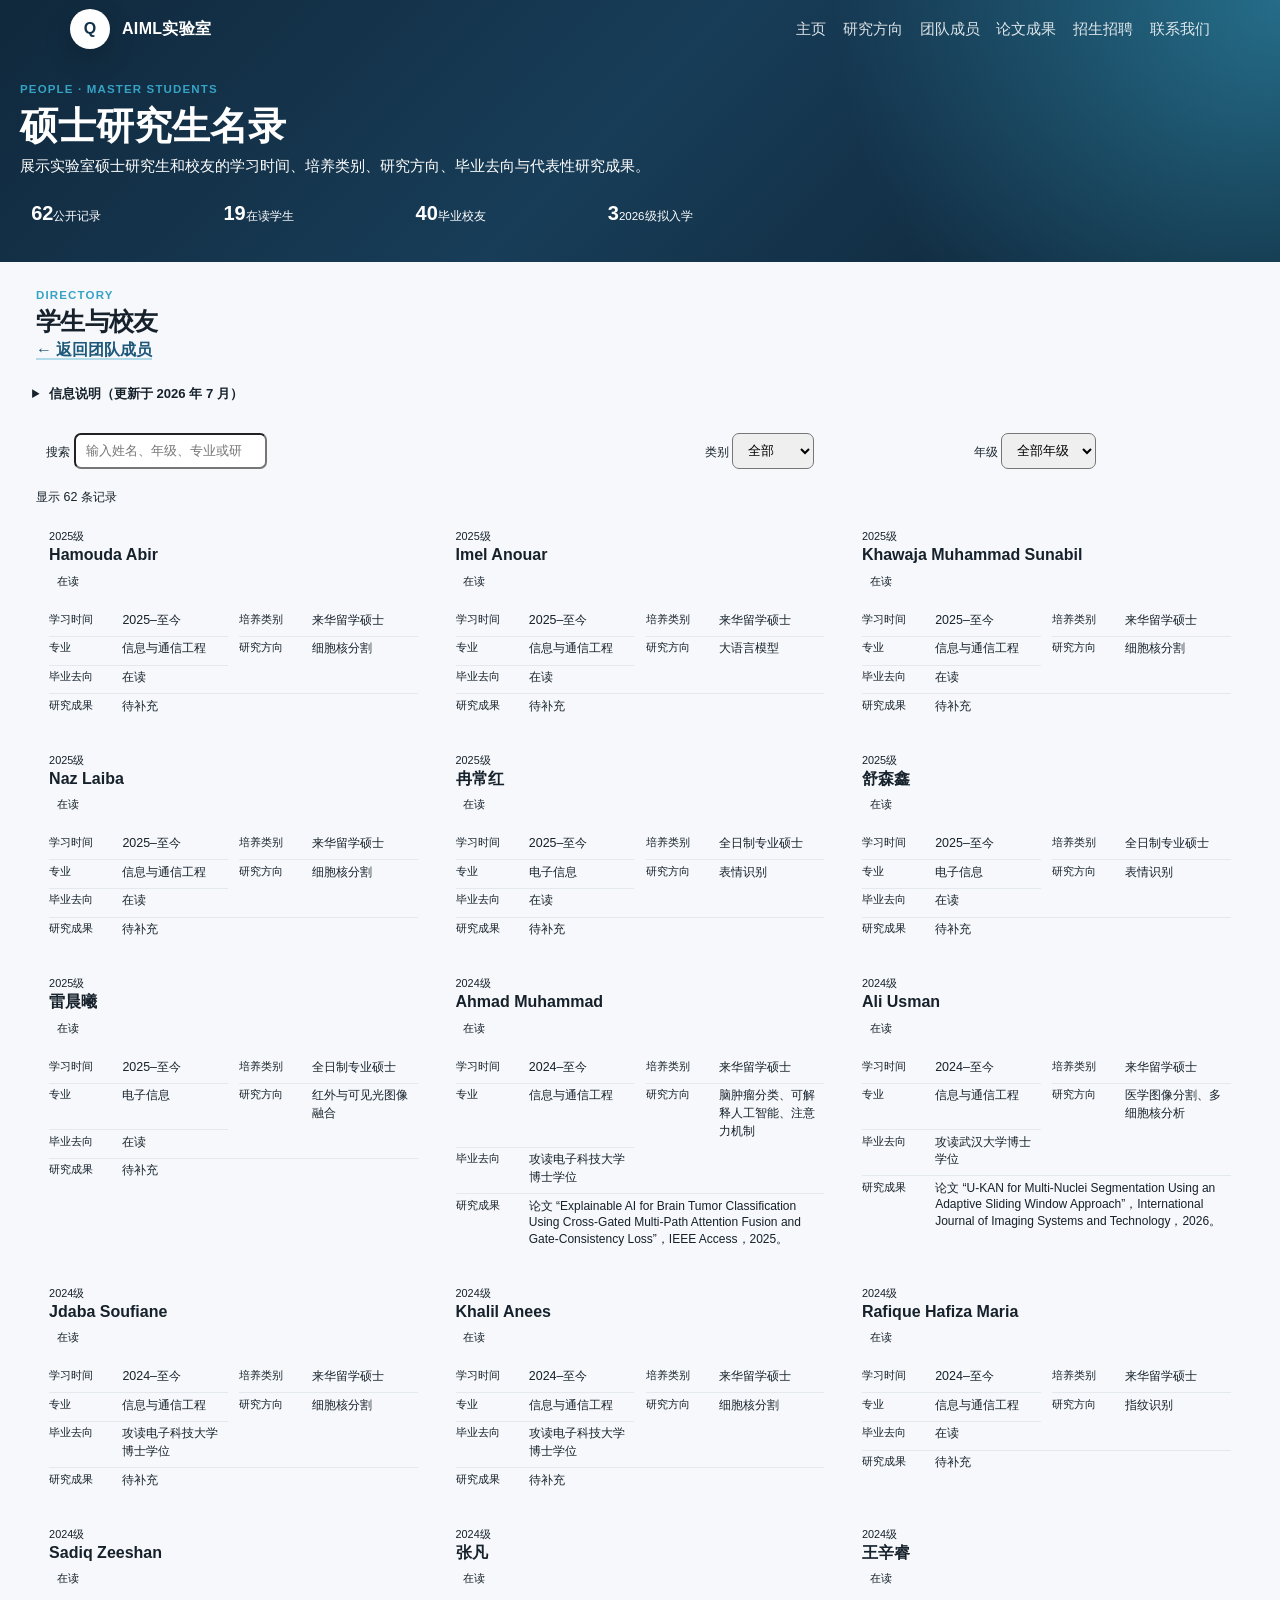
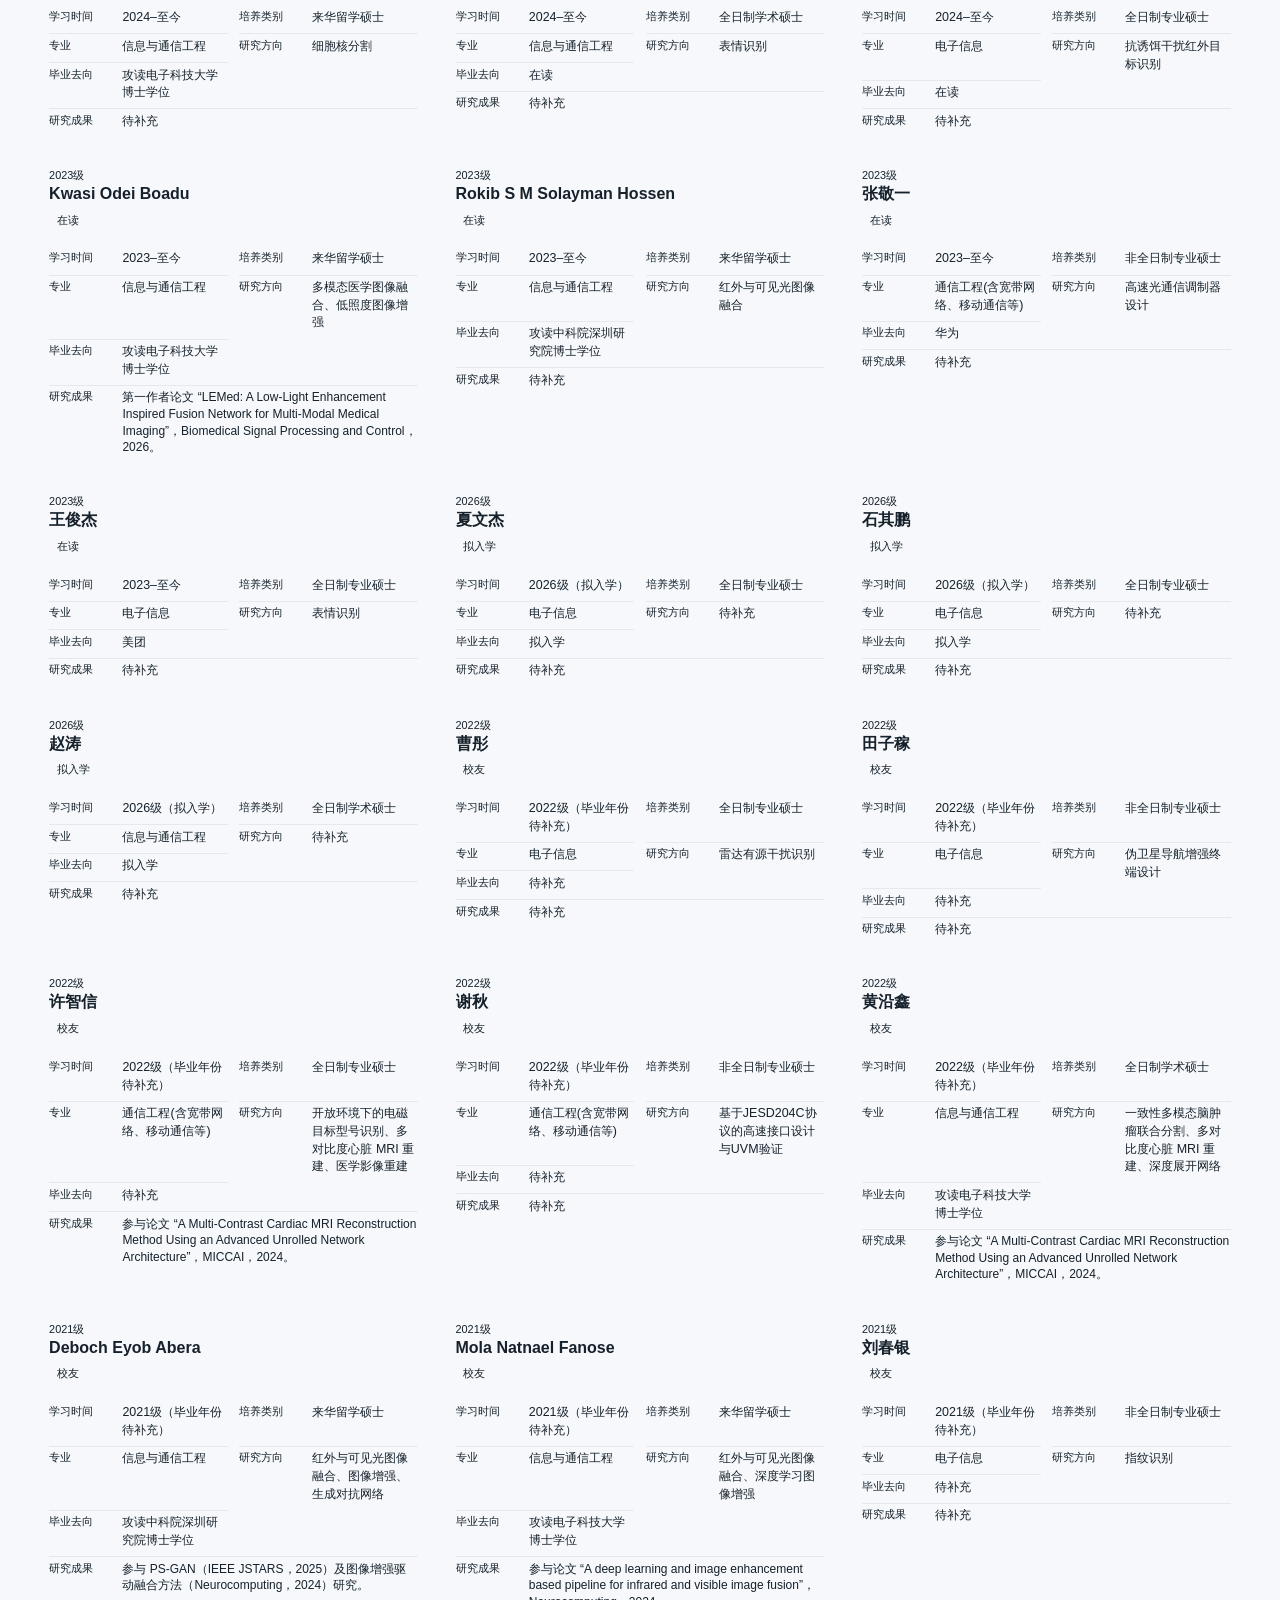
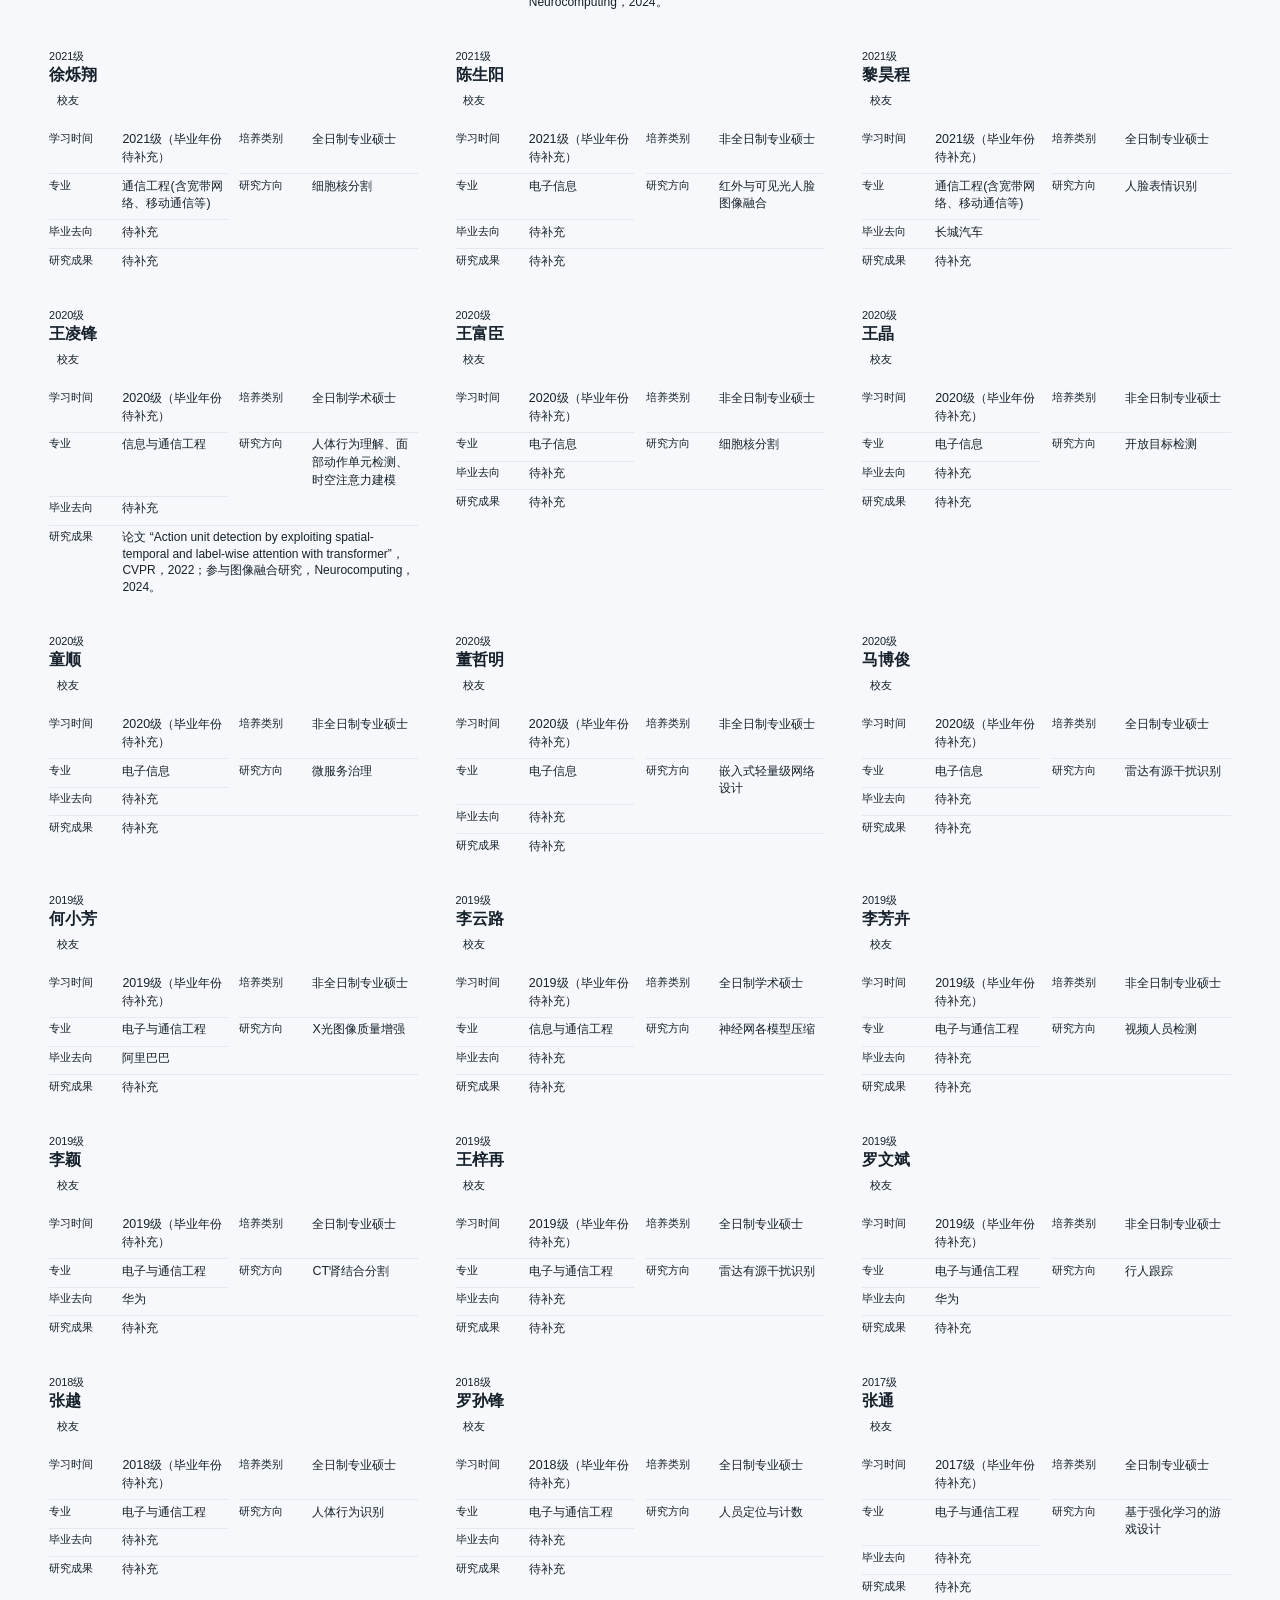
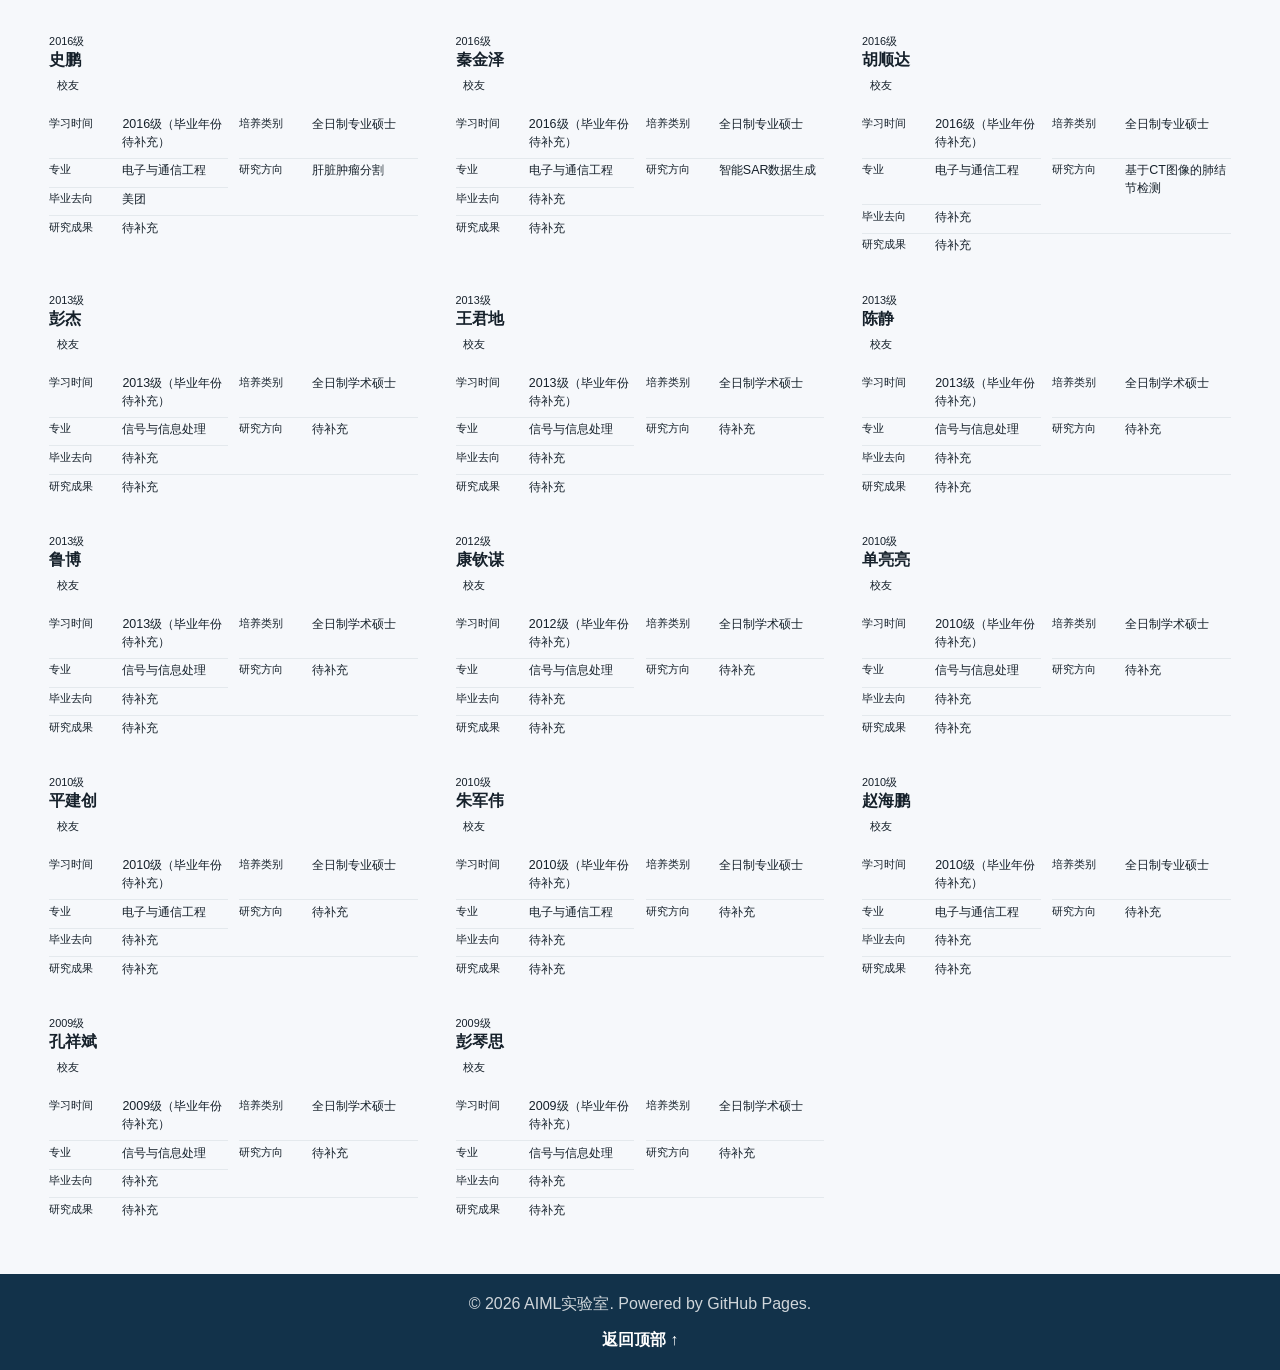
==== commit fec38a0f: "Add files via upload" ====
--- a/master-students.html
+++ b/master-students.html
@@ -7,6 +7,289 @@
   <meta name="theme-color" content="#12324a" />
   <title>硕士研究生名录 | AIML实验室</title>
   <link rel="stylesheet" href="assets/style.css" />
+
+  <style>
+    /* Compact layout overrides for the master-student directory */
+    .subpage-header {
+      min-height: auto !important;
+    }
+
+    .subpage-header .navbar {
+      padding-top: 0.55rem !important;
+      padding-bottom: 0.55rem !important;
+    }
+
+    .subpage-hero {
+      max-width: 1320px !important;
+      padding: 1.35rem 1.25rem 1.55rem !important;
+    }
+
+    .subpage-hero .eyebrow {
+      margin-bottom: 0.35rem !important;
+      font-size: 0.72rem !important;
+    }
+
+    .subpage-hero h1 {
+      margin: 0 0 0.4rem !important;
+      font-size: clamp(1.75rem, 3vw, 2.35rem) !important;
+      line-height: 1.15 !important;
+    }
+
+    .subpage-hero > p:not(.eyebrow) {
+      max-width: 850px !important;
+      margin: 0 !important;
+      font-size: 0.92rem !important;
+      line-height: 1.55 !important;
+    }
+
+    .directory-metrics {
+      display: grid !important;
+      grid-template-columns: repeat(4, minmax(0, 1fr)) !important;
+      gap: 0.55rem !important;
+      max-width: 760px !important;
+      margin-top: 0.9rem !important;
+    }
+
+    .directory-metrics > div {
+      min-height: 0 !important;
+      padding: 0.55rem 0.7rem !important;
+      border-radius: 8px !important;
+    }
+
+    .directory-metrics strong {
+      font-size: 1.25rem !important;
+      line-height: 1 !important;
+    }
+
+    .directory-metrics span {
+      margin-top: 0.18rem !important;
+      font-size: 0.72rem !important;
+    }
+
+    .student-directory {
+      width: min(1420px, calc(100% - 2rem)) !important;
+      max-width: 1420px !important;
+      padding-top: 1.4rem !important;
+      padding-bottom: 2.5rem !important;
+    }
+
+    .directory-heading {
+      margin-bottom: 0.65rem !important;
+    }
+
+    .directory-heading .section-kicker {
+      margin-bottom: 0.2rem !important;
+      font-size: 0.72rem !important;
+    }
+
+    .directory-heading h2 {
+      margin: 0 !important;
+      font-size: 1.55rem !important;
+    }
+
+    .compact-note {
+      margin: 0 0 0.7rem !important;
+      padding: 0.55rem 0.8rem !important;
+      border-radius: 8px !important;
+      font-size: 0.82rem !important;
+      line-height: 1.45 !important;
+    }
+
+    .compact-note summary {
+      cursor: pointer;
+      font-weight: 700;
+      list-style-position: outside;
+    }
+
+    .compact-note p {
+      margin: 0.45rem 0 0 !important;
+    }
+
+    .directory-controls {
+      display: grid !important;
+      grid-template-columns: minmax(260px, 2fr) minmax(140px, 0.8fr) minmax(150px, 0.8fr) !important;
+      gap: 0.6rem !important;
+      align-items: end !important;
+      margin: 0 0 0.45rem !important;
+      padding: 0.65rem !important;
+      border-radius: 9px !important;
+    }
+
+    .directory-controls label {
+      gap: 0.22rem !important;
+      font-size: 0.74rem !important;
+    }
+
+    .directory-controls input,
+    .directory-controls select {
+      min-height: 36px !important;
+      height: 36px !important;
+      padding: 0.4rem 0.65rem !important;
+      font-size: 0.84rem !important;
+      border-radius: 7px !important;
+    }
+
+    .directory-result {
+      margin: 0.25rem 0 0.6rem !important;
+      font-size: 0.78rem !important;
+    }
+
+    .student-grid {
+      display: grid !important;
+      grid-template-columns: repeat(3, minmax(0, 1fr)) !important;
+      gap: 0.7rem !important;
+      align-items: start !important;
+    }
+
+    .student-card {
+      padding: 0.78rem 0.82rem !important;
+      border-radius: 9px !important;
+      min-width: 0 !important;
+    }
+
+    .student-card-head {
+      align-items: flex-start !important;
+      gap: 0.5rem !important;
+      margin-bottom: 0.48rem !important;
+      padding-bottom: 0.45rem !important;
+    }
+
+    .student-cohort {
+      margin: 0 0 0.12rem !important;
+      font-size: 0.68rem !important;
+      line-height: 1.2 !important;
+    }
+
+    .student-card-head h2 {
+      margin: 0 !important;
+      font-size: 1rem !important;
+      line-height: 1.25 !important;
+      overflow-wrap: anywhere;
+    }
+
+    .student-status {
+      flex: 0 0 auto !important;
+      padding: 0.22rem 0.48rem !important;
+      border-radius: 999px !important;
+      font-size: 0.68rem !important;
+      line-height: 1.2 !important;
+    }
+
+    .student-meta {
+      display: grid !important;
+      grid-template-columns: repeat(2, minmax(0, 1fr)) !important;
+      gap: 0.18rem 0.7rem !important;
+      margin: 0 !important;
+    }
+
+    .student-meta > div {
+      display: grid !important;
+      grid-template-columns: 4.3rem minmax(0, 1fr) !important;
+      gap: 0.28rem !important;
+      align-items: start !important;
+      min-width: 0 !important;
+      padding: 0.22rem 0 !important;
+      border-top: 1px solid rgba(18, 50, 74, 0.08) !important;
+    }
+
+    .student-meta > div:nth-child(-n + 2) {
+      border-top: 0 !important;
+    }
+
+    .student-meta dt {
+      margin: 0 !important;
+      font-size: 0.69rem !important;
+      line-height: 1.4 !important;
+      white-space: nowrap;
+    }
+
+    .student-meta dd {
+      min-width: 0 !important;
+      margin: 0 !important;
+      font-size: 0.78rem !important;
+      line-height: 1.42 !important;
+      overflow-wrap: anywhere;
+    }
+
+    .student-achievement {
+      grid-column: 1 / -1 !important;
+    }
+
+    .student-achievement dd {
+      font-size: 0.75rem !important;
+      line-height: 1.38 !important;
+    }
+
+    .empty-state {
+      padding: 1.5rem !important;
+    }
+
+    .site-footer {
+      padding-top: 1rem !important;
+      padding-bottom: 1rem !important;
+    }
+
+    @media (max-width: 1120px) {
+      .student-grid {
+        grid-template-columns: repeat(2, minmax(0, 1fr)) !important;
+      }
+    }
+
+    @media (max-width: 760px) {
+      .subpage-hero {
+        padding: 1.05rem 1rem 1.2rem !important;
+      }
+
+      .directory-metrics {
+        grid-template-columns: repeat(2, minmax(0, 1fr)) !important;
+      }
+
+      .student-directory {
+        width: min(100% - 1rem, 1420px) !important;
+        padding-top: 1rem !important;
+      }
+
+      .directory-heading {
+        align-items: flex-start !important;
+        gap: 0.45rem !important;
+      }
+
+      .directory-controls {
+        grid-template-columns: 1fr 1fr !important;
+      }
+
+      .directory-controls .search-box {
+        grid-column: 1 / -1 !important;
+      }
+
+      .student-grid {
+        grid-template-columns: 1fr !important;
+        gap: 0.55rem !important;
+      }
+    }
+
+    @media (max-width: 480px) {
+      .directory-controls {
+        grid-template-columns: 1fr !important;
+      }
+
+      .directory-controls .search-box {
+        grid-column: auto !important;
+      }
+
+      .student-meta {
+        grid-template-columns: 1fr !important;
+      }
+
+      .student-meta > div:nth-child(2) {
+        border-top: 1px solid rgba(18, 50, 74, 0.08) !important;
+      }
+
+      .student-achievement {
+        grid-column: auto !important;
+      }
+    }
+  </style>
 </head>
 <body>
   <header class="site-header subpage-header" id="top">
@@ -49,10 +332,10 @@
         <a class="text-link" href="index.html#people">← 返回团队成员</a>
       </div>
 
-      <div class="directory-note">
-        <strong>信息说明：</strong>本页依据实验室研究生名单及主页已有论文信息整理，更新于 2026 年 7 月。
-        原始名单未提供的研究方向、毕业年份、毕业去向和成果以“待补充”标注；公开页仅列在读、毕业及 2026 级拟入学记录，且不公开学号和联系方式。
-      </div>
+      <details class="directory-note compact-note">
+        <summary>信息说明（更新于 2026 年 7 月）</summary>
+        <p>本页依据实验室研究生名单及主页已有论文信息整理，更新于 2026 年 7 月。 原始名单未提供的研究方向、毕业年份、毕业去向和成果以“待补充”标注；公开页仅列在读、毕业及 2026 级拟入学记录，且不公开学号和联系方式。</p>
+      </details>
 
       <div class="directory-controls" aria-label="筛选学生名录">
         <label class="search-box">
@@ -891,7 +1174,7 @@
             <div><dt>学习时间</dt><dd>2017级（毕业年份待补充）</dd></div>
             <div><dt>培养类别</dt><dd>全日制专业硕士</dd></div>
             <div><dt>专业</dt><dd>电子与通信工程</dd></div>
-            <div><dt>研究方向</dt><dd>待补充</dd></div>
+            <div><dt>研究方向</dt><dd>基于强化学习的游戏设计</dd></div>
             <div><dt>毕业去向</dt><dd>待补充</dd></div>
             <div class="student-achievement"><dt>研究成果</dt><dd>待补充</dd></div>
           </dl>
@@ -908,7 +1191,7 @@
             <div><dt>学习时间</dt><dd>2016级（毕业年份待补充）</dd></div>
             <div><dt>培养类别</dt><dd>全日制专业硕士</dd></div>
             <div><dt>专业</dt><dd>电子与通信工程</dd></div>
-            <div><dt>研究方向</dt><dd>待补充</dd></div>
+            <div><dt>研究方向</dt><dd>肝脏肿瘤分割</dd></div>
             <div><dt>毕业去向</dt><dd>美团</dd></div>
             <div class="student-achievement"><dt>研究成果</dt><dd>待补充</dd></div>
           </dl>
@@ -925,7 +1208,7 @@
             <div><dt>学习时间</dt><dd>2016级（毕业年份待补充）</dd></div>
             <div><dt>培养类别</dt><dd>全日制专业硕士</dd></div>
             <div><dt>专业</dt><dd>电子与通信工程</dd></div>
-            <div><dt>研究方向</dt><dd>待补充</dd></div>
+            <div><dt>研究方向</dt><dd>智能SAR数据生成</dd></div>
             <div><dt>毕业去向</dt><dd>待补充</dd></div>
             <div class="student-achievement"><dt>研究成果</dt><dd>待补充</dd></div>
           </dl>
@@ -942,7 +1225,7 @@
             <div><dt>学习时间</dt><dd>2016级（毕业年份待补充）</dd></div>
             <div><dt>培养类别</dt><dd>全日制专业硕士</dd></div>
             <div><dt>专业</dt><dd>电子与通信工程</dd></div>
-            <div><dt>研究方向</dt><dd>待补充</dd></div>
+            <div><dt>研究方向</dt><dd>基于CT图像的肺结节检测</dd></div>
             <div><dt>毕业去向</dt><dd>待补充</dd></div>
             <div class="student-achievement"><dt>研究成果</dt><dd>待补充</dd></div>
           </dl>
